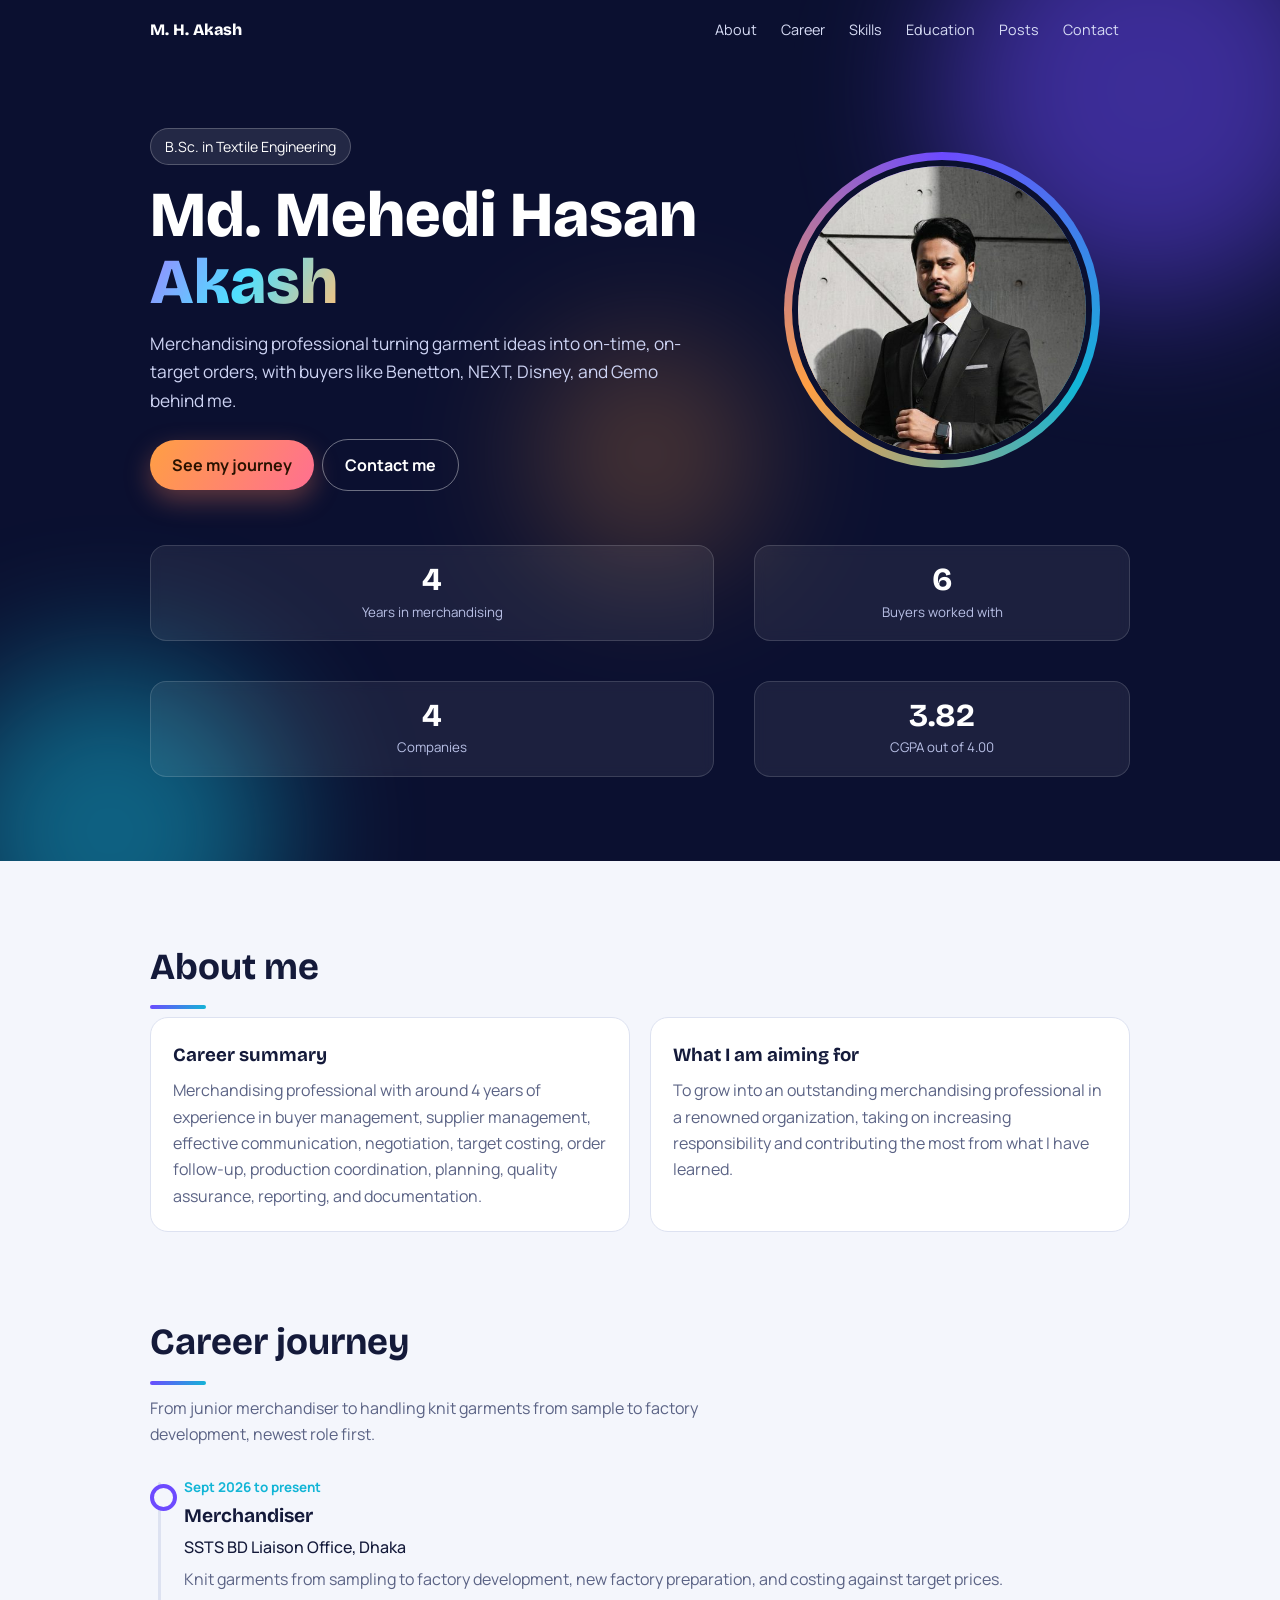
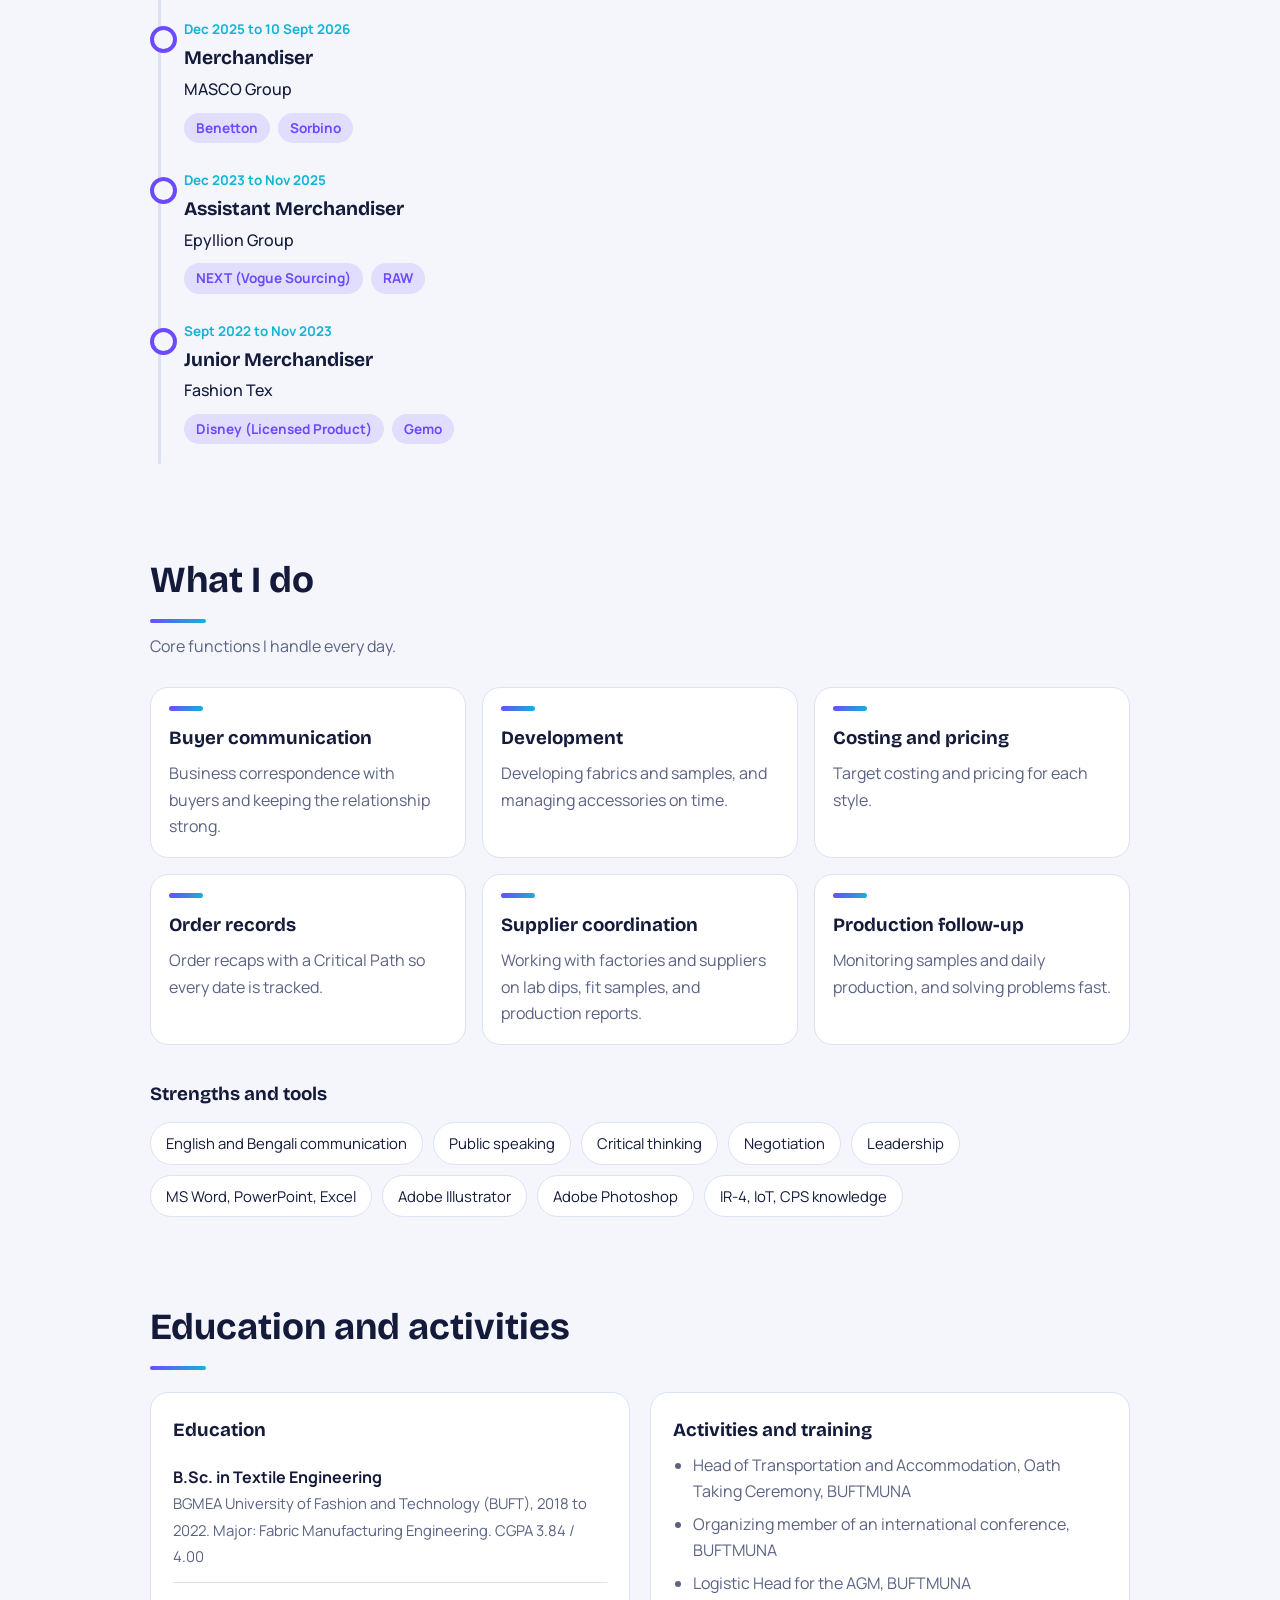
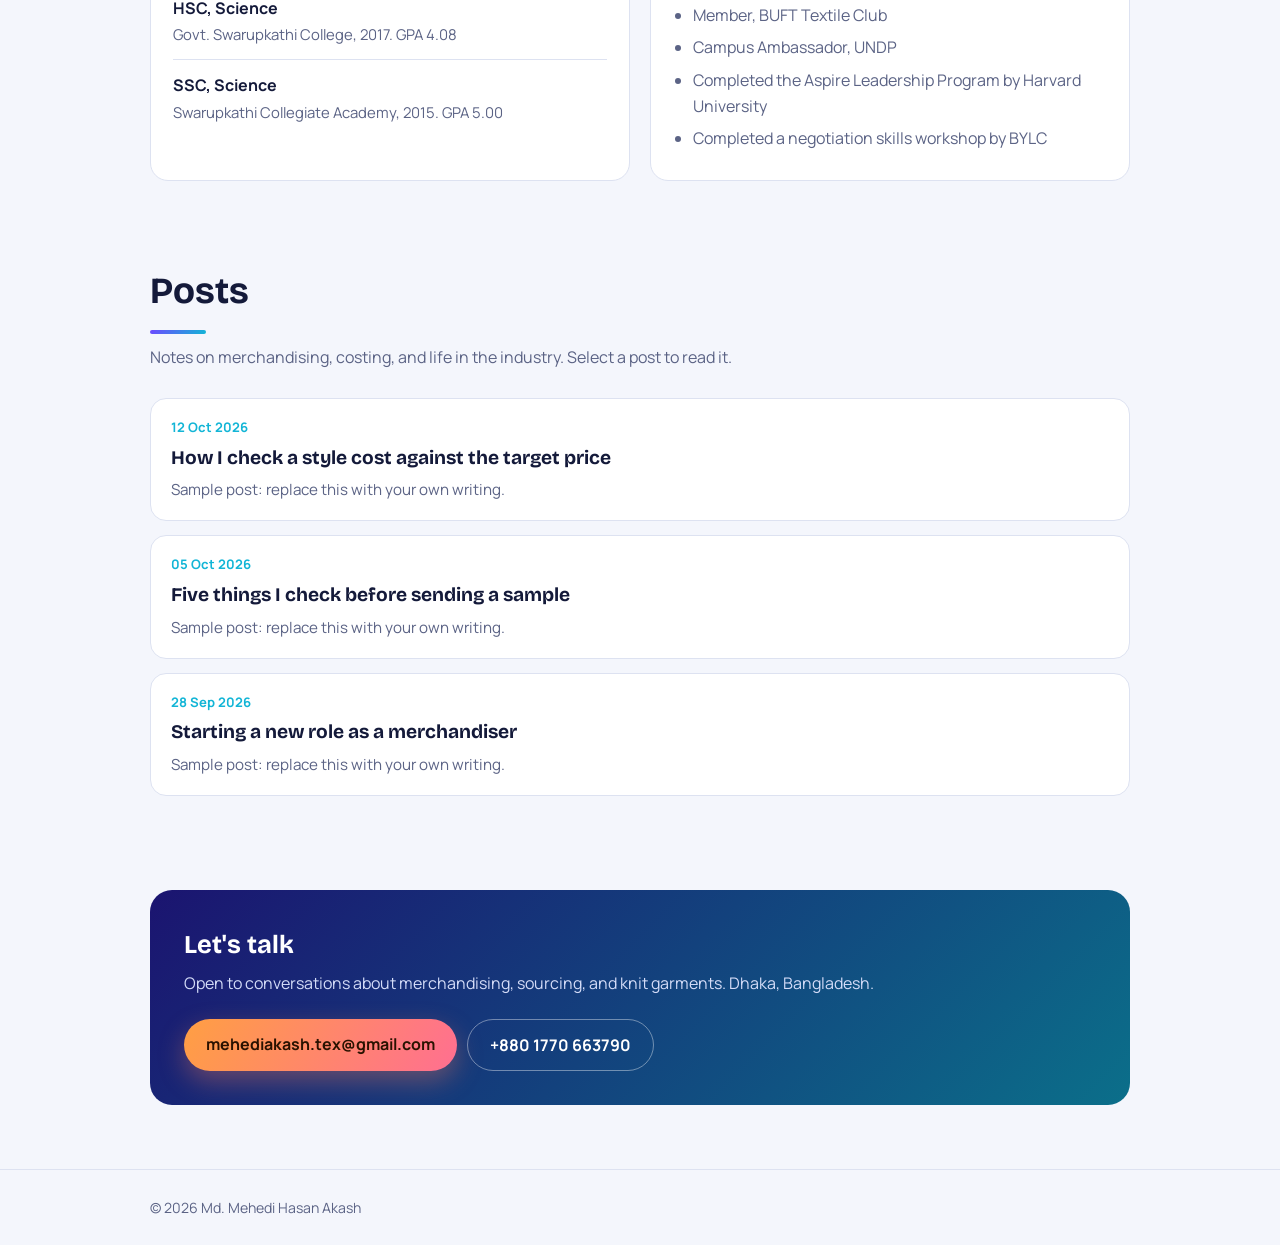
==== index.html @ 8d3db718 "Add files via upload" ====
<!DOCTYPE html>
<html lang="en">
<head>
<meta charset="utf-8">
<meta name="viewport" content="width=device-width, initial-scale=1, viewport-fit=cover">
<title>Md. Mehedi Hasan Akash | Merchandising Professional</title>
<meta name="description" content="Portfolio of Md. Mehedi Hasan Akash, B.Sc. in Textile Engineering and garment merchandiser based in Dhaka, Bangladesh.">
<link rel="preconnect" href="https://fonts.googleapis.com">
<link rel="preconnect" href="https://fonts.gstatic.com" crossorigin>
<link href="https://fonts.googleapis.com/css2?family=Bricolage+Grotesque:wght@500;700;800&family=Manrope:wght@400;500;700&display=swap" rel="stylesheet">
<style>
:root{--bg:#f4f6fc;--card:#fff;--ink:#141a3a;--muted:#5b6385;--line:#dde2f1;--v:#6d4aff;--c:#12b5d6;--a:#ff9f43;--g:linear-gradient(120deg,#6d4aff,#12b5d6);
--head:"Bricolage Grotesque","Segoe UI",system-ui,sans-serif;--body:"Manrope","Segoe UI",system-ui,sans-serif}
@media (prefers-color-scheme:dark){:root{--bg:#0d1128;--card:#151b3b;--ink:#eaedfa;--muted:#a3abcf;--line:#283058;--v:#8d74ff;--c:#37d0ee}}
*{box-sizing:border-box}html{scroll-behavior:smooth}
body{margin:0;background:var(--bg);color:var(--ink);font-family:var(--body);line-height:1.65;padding-bottom:env(safe-area-inset-bottom,0px)}
a{color:inherit}:focus-visible{outline:3px solid var(--a);outline-offset:3px;border-radius:6px}
.wrap{max-width:1020px;margin:0 auto;padding:0 20px}
#bar{position:fixed;top:0;left:0;height:3px;width:0;background:var(--g);z-index:20}

header{position:fixed;top:0;left:0;right:0;z-index:10;padding-top:env(safe-area-inset-top,0px);transition:background .3s,box-shadow .3s}
header.s{background:color-mix(in srgb,var(--bg) 88%,transparent);backdrop-filter:blur(10px);box-shadow:0 1px 0 var(--line)}
header .wrap{display:flex;justify-content:space-between;align-items:center;padding-top:12px;padding-bottom:12px}
.logo{font-family:var(--head);font-weight:800;text-decoration:none;color:#fff;transition:color .3s}
header.s .logo{color:var(--ink)}
nav{display:flex;gap:2px;flex-wrap:wrap}
nav a{text-decoration:none;padding:6px 11px;border-radius:99px;font-size:.9rem;color:#d7dcf5;transition:background .25s,color .25s}
header.s nav a{color:var(--muted)}
nav a:hover,nav a.on{background:var(--g);color:#fff}

.hero{position:relative;overflow:hidden;background:#0b1030;color:#fff;padding:128px 0 84px}
.blob{position:absolute;border-radius:50%;filter:blur(70px);opacity:.5;animation:drift 14s ease-in-out infinite alternate}
.b1{width:420px;height:420px;background:#6d4aff;top:-120px;right:-80px}
.b2{width:340px;height:340px;background:#12b5d6;bottom:-140px;left:-60px;animation-delay:-5s}
.b3{width:220px;height:220px;background:#ff9f43;top:40%;left:42%;opacity:.28;animation-delay:-9s}
@keyframes drift{to{transform:translate(40px,30px) scale(1.15)}}
.hero .wrap{position:relative;display:grid;grid-template-columns:1.2fr .8fr;gap:40px;align-items:center}
.tag{display:inline-block;padding:6px 14px;border-radius:99px;background:rgba(255,255,255,.1);border:1px solid rgba(255,255,255,.22);font-size:.88rem}
h1{font-family:var(--head);font-weight:800;font-size:clamp(2.3rem,6vw,4rem);line-height:1.05;margin:16px 0 14px}
h1 span{background:linear-gradient(120deg,#9b86ff,#4fe0ff,#ffc078);-webkit-background-clip:text;background-clip:text;color:transparent}
.hero p.in{color:#cdd3f3;max-width:50ch;font-size:1.08rem;margin:0 0 24px}
.btn{display:inline-block;padding:12px 22px;border-radius:99px;text-decoration:none;font-weight:700;transition:transform .25s,box-shadow .25s}
.btn:hover{transform:translateY(-3px)}
.b-main{background:linear-gradient(120deg,#ff9f43,#ff6f91);color:#2a1200;box-shadow:0 10px 26px rgba(255,130,90,.35)}
.b-alt{border:1.5px solid rgba(255,255,255,.4);color:#fff;margin-left:8px}
.b-alt:hover{background:rgba(255,255,255,.1)}
.photo{position:relative;width:min(300px,76vw);aspect-ratio:1;margin:0 auto}
.photo::before{content:"";position:absolute;inset:-8px;border-radius:50%;background:conic-gradient(#6d4aff,#12b5d6,#ff9f43,#6d4aff);animation:spin 9s linear infinite}
.photo img{position:relative;width:100%;height:100%;object-fit:cover;border-radius:50%;border:6px solid #0b1030;display:block}
@keyframes spin{to{transform:rotate(1turn)}}
.stats{position:relative;display:grid;grid-template-columns:repeat(4,1fr);gap:14px;margin-top:54px}
.stat{background:rgba(255,255,255,.07);border:1px solid rgba(255,255,255,.14);border-radius:16px;padding:16px;text-align:center;backdrop-filter:blur(6px)}
.stat b{display:block;font-family:var(--head);font-size:2rem;line-height:1.1}
.stat small{color:#b9c0e6}
.in-a{opacity:0;transform:translateY(22px);animation:up .8s cubic-bezier(.2,.7,.2,1) forwards}
@keyframes up{to{opacity:1;transform:none}}

section{padding:76px 0 4px}
h2{font-family:var(--head);font-size:clamp(1.7rem,3.5vw,2.3rem);margin:0 0 8px}
h2::after{content:"";display:block;width:56px;height:4px;border-radius:4px;background:var(--g);margin-top:8px}
.lead{color:var(--muted);margin:10px 0 28px;max-width:62ch}
.rv{opacity:0;transform:translateY(28px);transition:opacity .7s,transform .7s cubic-bezier(.2,.7,.2,1)}
.rv.in{opacity:1;transform:none}
.two{display:grid;grid-template-columns:1fr 1fr;gap:20px}
.card{background:var(--card);border:1px solid var(--line);border-radius:18px;padding:22px;transition:transform .3s,box-shadow .3s,border-color .3s}
.card:hover{transform:translateY(-5px);box-shadow:0 16px 34px rgba(80,70,200,.16);border-color:var(--v)}
.card h3{font-family:var(--head);margin:0 0 6px}.card p{margin:0;color:var(--muted)}

.tl{position:relative;list-style:none;margin:0;padding:0 0 0 34px}
.tl::before,.tl .fill{content:"";position:absolute;left:8px;top:6px;bottom:6px;width:3px;border-radius:3px;background:var(--line)}
.tl .fill{background:var(--g);bottom:auto;height:0;transition:height .15s}
.tl li{position:relative;padding-bottom:26px}
.tl li::before{content:"";position:absolute;left:-34px;top:8px;width:19px;height:19px;border-radius:50%;background:var(--bg);border:4px solid var(--v);transition:transform .3s,background .3s}
.tl li:hover::before{transform:scale(1.25);background:var(--a)}
.when{font-size:.84rem;color:var(--c);font-weight:700}
.tl h3{font-family:var(--head);margin:2px 0;font-size:1.2rem}
.org{font-weight:500}
.chips{display:flex;flex-wrap:wrap;gap:8px;margin-top:10px}
.chip{padding:4px 12px;border-radius:99px;background:color-mix(in srgb,var(--v) 14%,transparent);color:var(--v);font-size:.85rem;font-weight:700}
.core{display:grid;grid-template-columns:repeat(auto-fit,minmax(250px,1fr));gap:16px}
.core .card{padding:18px}.core .card::before{content:"";display:block;width:34px;height:5px;border-radius:5px;background:var(--g);margin-bottom:12px}
.pills{display:flex;flex-wrap:wrap;gap:10px;padding:0;margin:0;list-style:none}
.pills li{background:var(--card);border:1px solid var(--line);padding:8px 15px;border-radius:99px;font-size:.93rem;transition:.25s}
.pills li:hover{background:var(--g);color:#fff;border-color:transparent;transform:translateY(-3px)}
.edu{margin:0;padding:0;list-style:none}.edu li{padding:12px 0;border-bottom:1px solid var(--line)}.edu li:last-child{border:0}
.edu b{display:block}.edu span{color:var(--muted);font-size:.93rem}
ul.pl{margin:0;padding-left:20px;color:var(--muted)}ul.pl li{margin-bottom:6px}

.post{background:var(--card);border:1px solid var(--line);border-radius:16px;margin-bottom:14px;transition:box-shadow .3s,border-color .3s}
.post:hover,.post.open{border-color:var(--v);box-shadow:0 12px 28px rgba(80,70,200,.14)}
.post button{all:unset;display:block;width:100%;box-sizing:border-box;cursor:pointer;padding:18px 20px}
.post button:focus-visible{outline:3px solid var(--a);outline-offset:-3px}
.meta{font-size:.82rem;color:var(--c);font-weight:700}
.post h3{font-family:var(--head);margin:3px 0 4px;font-size:1.2rem}
.sum{color:var(--muted);font-size:.95rem}
.pb{display:grid;grid-template-rows:0fr;transition:grid-template-rows .45s ease}
.post.open .pb{grid-template-rows:1fr}
.pb>div{overflow:hidden;padding:0 20px}.post.open .pb>div{padding-bottom:16px}
.pb p{margin:0 0 12px;max-width:66ch}
.contact{background:linear-gradient(135deg,#1b1470,#0b6f8a);color:#fff;border-radius:22px;padding:34px;display:flex;flex-wrap:wrap;gap:22px;justify-content:space-between;align-items:center}
.contact h3{font-family:var(--head);font-size:1.6rem;margin:0 0 4px}.contact p{margin:0;color:#d4dcf8}
footer{margin-top:60px;padding:26px 0;border-top:1px solid var(--line);color:var(--muted);font-size:.88rem}
@media (max-width:780px){.hero .wrap,.two{grid-template-columns:1fr}.photo{order:-1;width:min(230px,60vw)}.stats{grid-template-columns:1fr 1fr}.b-alt{margin:10px 0 0}nav a{padding:6px 7px;font-size:.82rem}}
@media (prefers-reduced-motion:reduce){*{animation:none!important;transition:none!important}html{scroll-behavior:auto}.in-a,.rv{opacity:1;transform:none}}
</style>
</head>
<body>
<div id="bar"></div>
<header id="hd"><div class="wrap"><a class="logo" href="#top">M. H. Akash</a>
<nav aria-label="Main"><a href="#about">About</a><a href="#career">Career</a><a href="#skills">Skills</a><a href="#education">Education</a><a href="#posts">Posts</a><a href="#contact">Contact</a></nav></div></header>

<main id="top">
<div class="hero"><i class="blob b1"></i><i class="blob b2"></i><i class="blob b3"></i>
<div class="wrap">
<div>
<span class="tag in-a" style="animation-delay:.05s">B.Sc. in Textile Engineering</span>
<h1 class="in-a" style="animation-delay:.2s">Md. Mehedi Hasan <span>Akash</span></h1>
<p class="in in-a" style="animation-delay:.35s">Merchandising professional turning garment ideas into on-time, on-target orders, with buyers like Benetton, NEXT, Disney, and Gemo behind me.</p>
<div class="in-a" style="animation-delay:.5s"><a class="btn b-main" href="#career">See my journey</a><a class="btn b-alt" href="#contact">Contact me</a></div>
</div>
<div class="photo in-a" style="animation-delay:.3s"><img alt="Portrait of Md. Mehedi Hasan Akash" src="[data-uri]"></div>
</div>
<div class="wrap stats">
<div class="stat in-a" style="animation-delay:.6s"><b data-n="4" data-s="+">0</b><small>Years in merchandising</small></div>
<div class="stat in-a" style="animation-delay:.7s"><b data-n="6">0</b><small>Buyers worked with</small></div>
<div class="stat in-a" style="animation-delay:.8s"><b data-n="4">0</b><small>Companies</small></div>
<div class="stat in-a" style="animation-delay:.9s"><b data-n="3.84" data-d="2">0</b><small>CGPA out of 4.00</small></div>
</div></div>

<div class="wrap">
<section id="about"><h2 class="rv">About me</h2>
<div class="two">
<div class="card rv"><h3>Career summary</h3><p>Merchandising professional with around 4 years of experience in buyer management, supplier management, effective communication, negotiation, target costing, order follow-up, production coordination, planning, quality assurance, reporting, and documentation.</p></div>
<div class="card rv"><h3>What I am aiming for</h3><p>To grow into an outstanding merchandising professional in a renowned organization, taking on increasing responsibility and contributing the most from what I have learned.</p></div>
</div></section>

<section id="career"><h2 class="rv">Career journey</h2><p class="lead rv">From junior merchandiser to handling knit garments from sample to factory development, newest role first.</p>
<ol class="tl" id="tl"><span class="fill" id="fill"></span>
<li class="rv"><div class="when">Sept 2026 to present</div><h3>Merchandiser</h3><div class="org">SSTS BD Liaison Office, Dhaka</div><p style="color:var(--muted);margin:6px 0 0">Knit garments from sampling to factory development, new factory preparation, and costing against target prices.</p></li>
<li class="rv"><div class="when">Dec 2025 to 10 Sept 2026</div><h3>Merchandiser</h3><div class="org">MASCO Group</div><div class="chips"><span class="chip">Benetton</span><span class="chip">Sorbino</span></div></li>
<li class="rv"><div class="when">Dec 2023 to Nov 2025</div><h3>Assistant Merchandiser</h3><div class="org">Epyllion Group</div><div class="chips"><span class="chip">NEXT (Vogue Sourcing)</span><span class="chip">RAW</span></div></li>
<li class="rv"><div class="when">Sept 2022 to Nov 2023</div><h3>Junior Merchandiser</h3><div class="org">Fashion Tex</div><div class="chips"><span class="chip">Disney (Licensed Product)</span><span class="chip">Gemo</span></div></li>
</ol></section>

<section id="skills"><h2 class="rv">What I do</h2><p class="lead rv">Core functions I handle every day.</p>
<div class="core">
<div class="card rv"><h3>Buyer communication</h3><p>Business correspondence with buyers and keeping the relationship strong.</p></div>
<div class="card rv"><h3>Development</h3><p>Developing fabrics and samples, and managing accessories on time.</p></div>
<div class="card rv"><h3>Costing and pricing</h3><p>Target costing and pricing for each style.</p></div>
<div class="card rv"><h3>Order records</h3><p>Order recaps with a Critical Path so every date is tracked.</p></div>
<div class="card rv"><h3>Supplier coordination</h3><p>Working with factories and suppliers on lab dips, fit samples, and production reports.</p></div>
<div class="card rv"><h3>Production follow-up</h3><p>Monitoring samples and daily production, and solving problems fast.</p></div>
</div>
<h3 class="rv" style="font-family:var(--head);margin:34px 0 12px">Strengths and tools</h3>
<ul class="pills rv"><li>English and Bengali communication</li><li>Public speaking</li><li>Critical thinking</li><li>Negotiation</li><li>Leadership</li><li>MS Word, PowerPoint, Excel</li><li>Adobe Illustrator</li><li>Adobe Photoshop</li><li>IR-4, IoT, CPS knowledge</li></ul>
</section>

<section id="education"><h2 class="rv">Education and activities</h2>
<div class="two" style="margin-top:22px">
<div class="card rv"><h3>Education</h3><ul class="edu">
<li><b>B.Sc. in Textile Engineering</b><span>BGMEA University of Fashion and Technology (BUFT), 2018 to 2022. Major: Fabric Manufacturing Engineering. CGPA 3.84 / 4.00</span></li>
<li><b>HSC, Science</b><span>Govt. Swarupkathi College, 2017. GPA 4.08</span></li>
<li><b>SSC, Science</b><span>Swarupkathi Collegiate Academy, 2015. GPA 5.00</span></li></ul></div>
<div class="card rv"><h3>Activities and training</h3><ul class="pl">
<li>Head of Transportation and Accommodation, Oath Taking Ceremony, BUFTMUNA</li>
<li>Organizing member of an international conference, BUFTMUNA</li>
<li>Logistic Head for the AGM, BUFTMUNA</li>
<li>Member, BUFT Textile Club</li>
<li>Campus Ambassador, UNDP</li>
<li>Completed the Aspire Leadership Program by Harvard University</li>
<li>Completed a negotiation skills workshop by BYLC</li></ul></div>
</div></section>

<section id="posts"><h2 class="rv">Posts</h2><p class="lead rv">Notes on merchandising, costing, and life in the industry. Select a post to read it.</p><div id="postList"></div></section>

<section id="contact"><div class="contact rv"><div><h3>Let's talk</h3><p>Open to conversations about merchandising, sourcing, and knit garments. Dhaka, Bangladesh.</p></div>
<div style="display:flex;flex-wrap:wrap;gap:10px"><a class="btn b-main" href="mailto:mehediakash.tex@gmail.com">mehediakash.tex@gmail.com</a><a class="btn b-alt" style="margin-left:0" href="tel:+8801770663790">+880 1770 663790</a></div></div></section>
</div></main>
<footer><div class="wrap">&copy; <span id="yr"></span> Md. Mehedi Hasan Akash</div></footer>

<script>
/* HOW TO ADD A POST: copy one block, paste it at the TOP of the list, change the
   date, title, summary and text (each string in "text" is one paragraph). Save and re-upload. */
var POSTS=[
{date:"12 Oct 2026",title:"How I check a style cost against the target price",summary:"Sample post: replace this with your own writing.",text:["This is a sample post so you can see how posts look. Delete it or rewrite it.","A good post can be short. Pick one thing you learned this week, explain it simply, and end with one tip a reader can use."]},
{date:"05 Oct 2026",title:"Five things I check before sending a sample",summary:"Sample post: replace this with your own writing.",text:["Another sample post. Write about checks, mistakes you have seen, or habits that save time.","Keep paragraphs short so they are easy to read on a phone."]},
{date:"28 Sep 2026",title:"Starting a new role as a merchandiser",summary:"Sample post: replace this with your own writing.",text:["You could write about joining SSTS BD Liaison Office, what you are learning, and what you hope to achieve.","Personal posts like this help people get to know you."]}
];
var L=document.getElementById("postList");
if(!POSTS.length)L.innerHTML='<p class="lead">No posts yet. Check back soon.</p>';
POSTS.forEach(function(p,i){var a=document.createElement("article");a.className="post rv";var id="p"+i;
a.innerHTML='<button type="button" aria-expanded="false" aria-controls="'+id+'"><div class="meta">'+p.date+'</div><h3>'+p.title+'</h3><div class="sum">'+p.summary+'</div></button><div class="pb" id="'+id+'"><div>'+p.text.map(function(t){return"<p>"+t+"</p>"}).join("")+'</div></div>';
var b=a.querySelector("button");b.addEventListener("click",function(){var o=a.classList.toggle("open");b.setAttribute("aria-expanded",o)});L.appendChild(a)});
document.getElementById("yr").textContent=new Date().getFullYear();

/* scroll reveal */
var io=new IntersectionObserver(function(es){es.forEach(function(e){if(e.isIntersecting){e.target.classList.add("in");io.unobserve(e.target)}})},{threshold:.12});
document.querySelectorAll(".rv").forEach(function(el,i){el.style.transitionDelay=(i%3)*90+"ms";io.observe(el)});

/* counters */
document.querySelectorAll("[data-n]").forEach(function(el){var n=parseFloat(el.dataset.n),d=+el.dataset.d||0,s=el.dataset.s||"",t0=null;
function f(t){t0=t0||t;var k=Math.min((t-t0)/1500,1),e=1-Math.pow(1-k,3);el.textContent=(n*e).toFixed(d)+(k===1?s:"");if(k<1)requestAnimationFrame(f)}
setTimeout(function(){requestAnimationFrame(f)},700)});

/* header, progress bar, timeline fill, active link */
var hd=document.getElementById("hd"),bar=document.getElementById("bar"),tl=document.getElementById("tl"),fill=document.getElementById("fill");
var links=[].slice.call(document.querySelectorAll("nav a"));
function onS(){var y=window.scrollY,h=document.documentElement.scrollHeight-innerHeight;
hd.classList.toggle("s",y>40);bar.style.width=(h>0?y/h*100:0)+"%";
var r=tl.getBoundingClientRect();fill.style.height=Math.max(0,Math.min(r.height,innerHeight*.7-r.top))+"px";
var cur="";document.querySelectorAll("main section").forEach(function(s){if(s.getBoundingClientRect().top<innerHeight*.4)cur=s.id});
links.forEach(function(a){a.classList.toggle("on",a.getAttribute("href")==="#"+cur)})}
addEventListener("scroll",onS,{passive:true});onS();
</script>
</body>
</html>
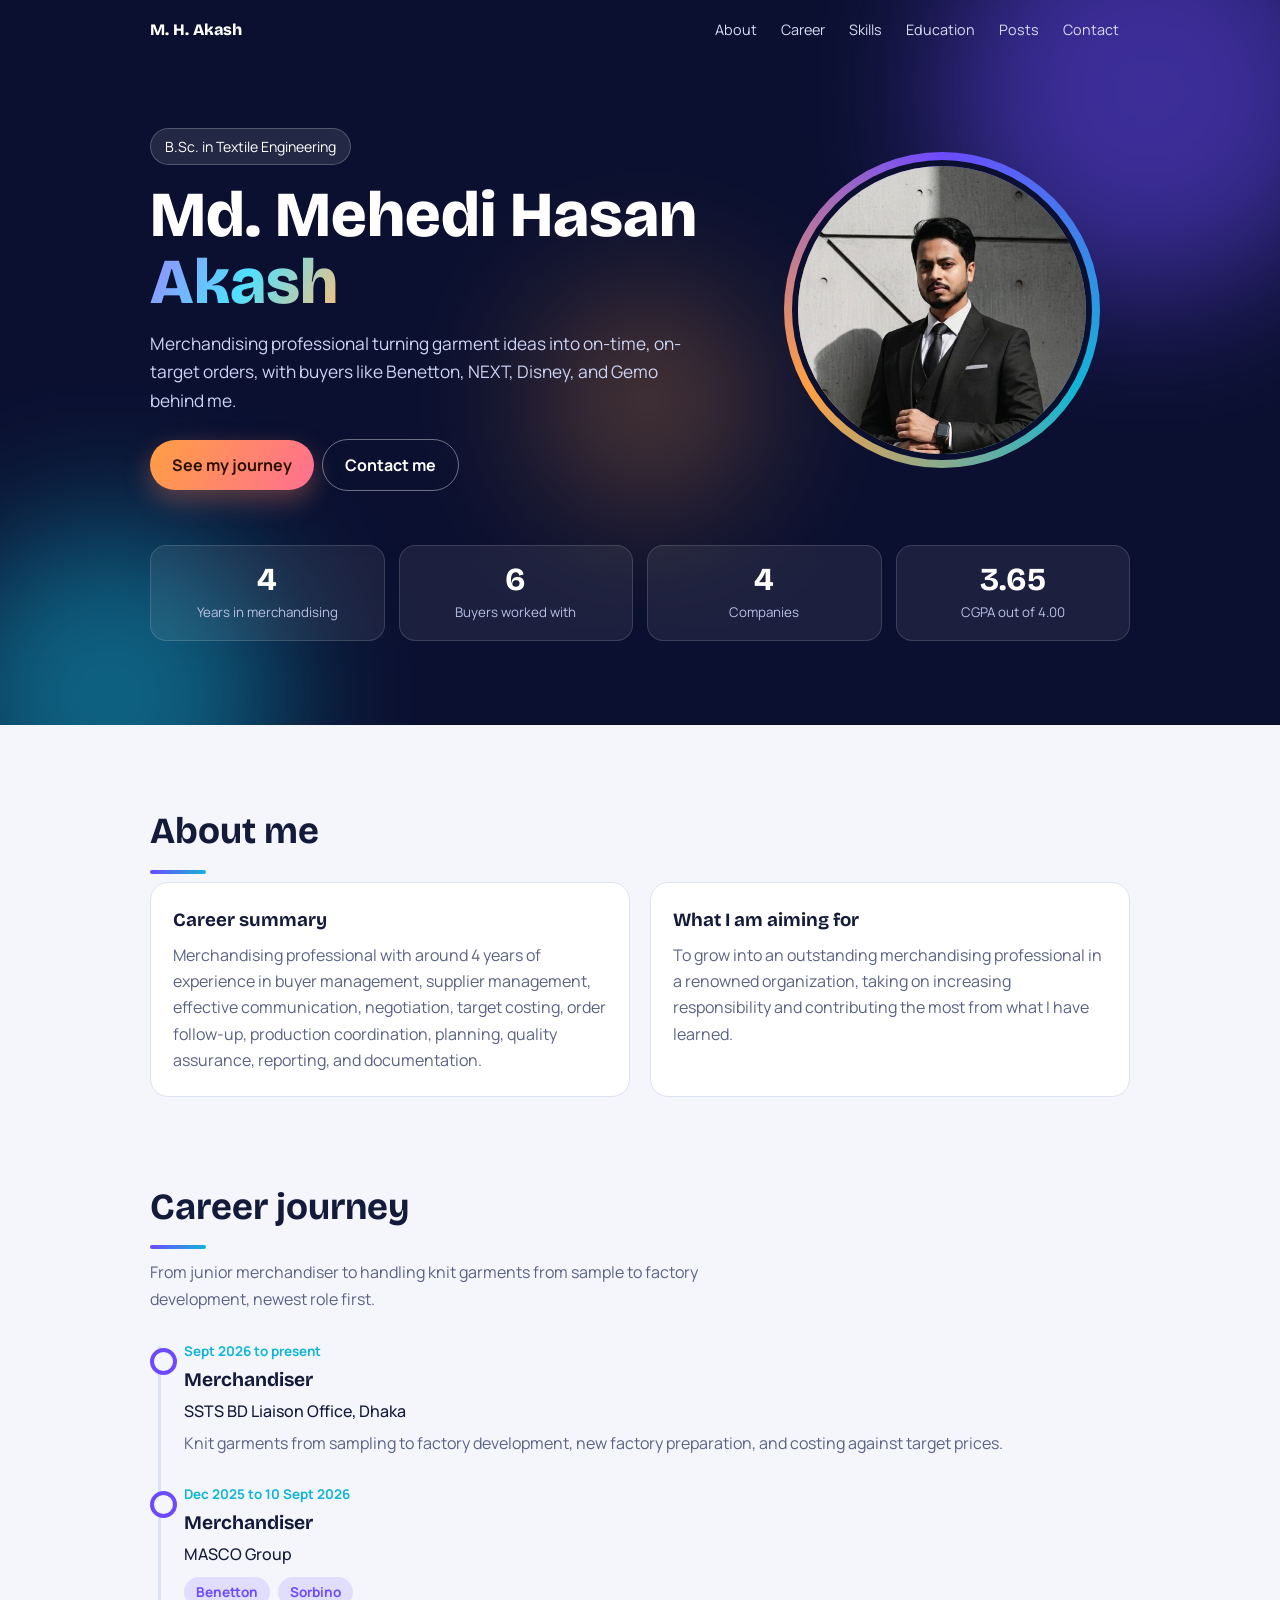
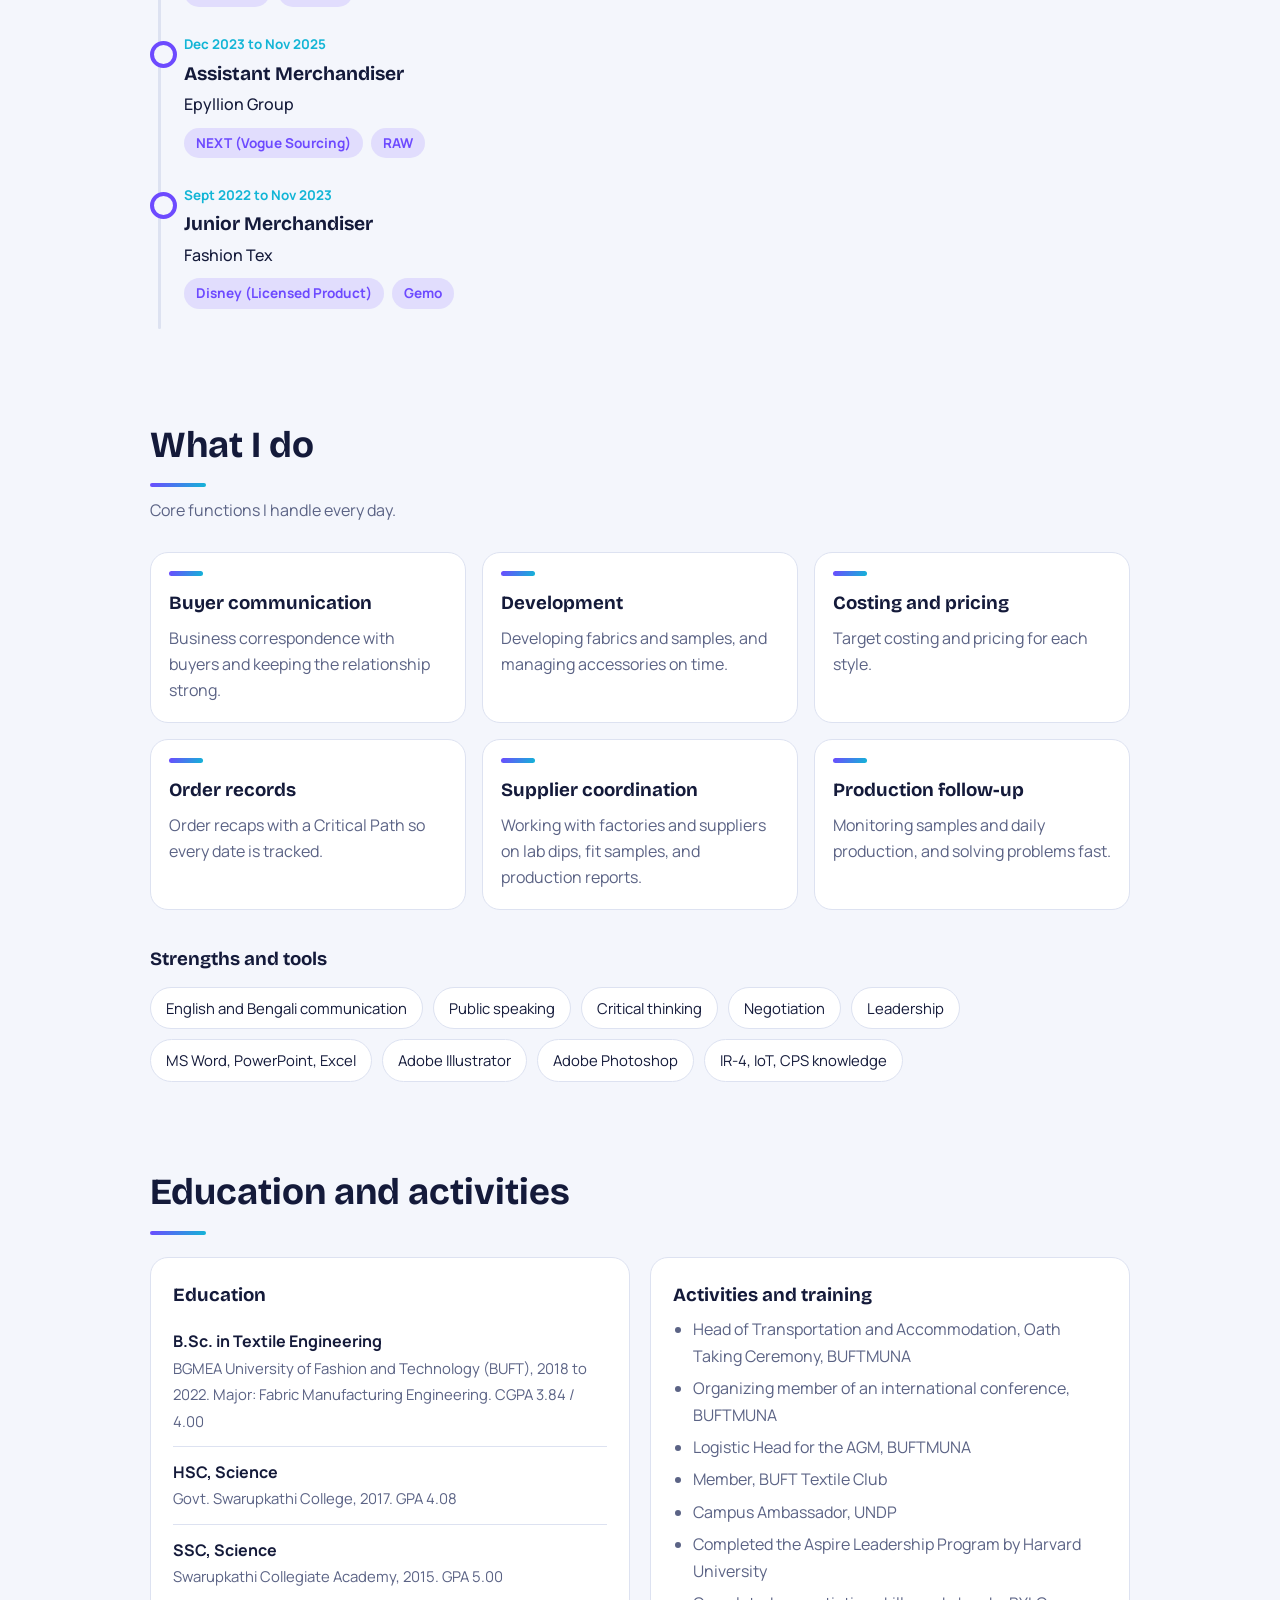
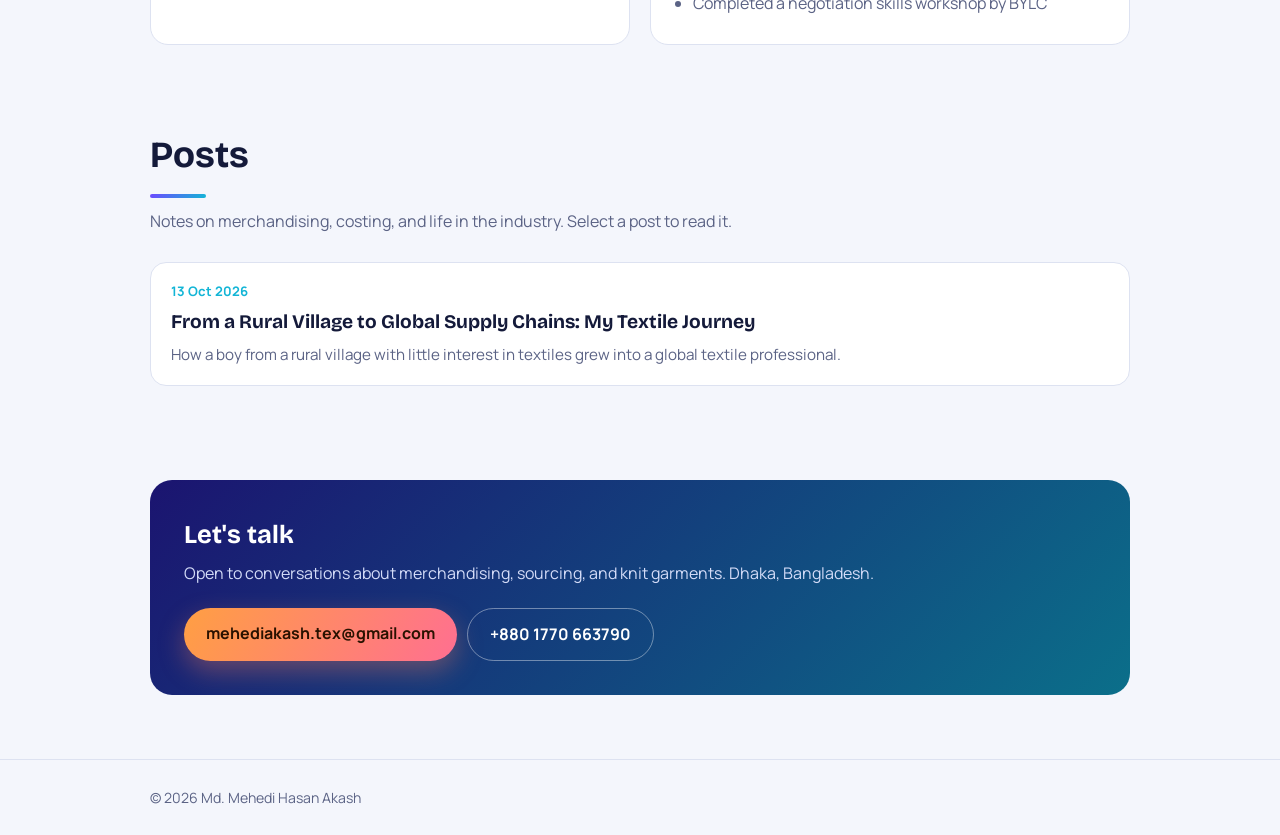
==== commit 49ea74a1: "Add files via upload" ====
--- a/index.html
+++ b/index.html
@@ -48,7 +48,7 @@
 .photo::before{content:"";position:absolute;inset:-8px;border-radius:50%;background:conic-gradient(#6d4aff,#12b5d6,#ff9f43,#6d4aff);animation:spin 9s linear infinite}
 .photo img{position:relative;width:100%;height:100%;object-fit:cover;border-radius:50%;border:6px solid #0b1030;display:block}
 @keyframes spin{to{transform:rotate(1turn)}}
-.stats{position:relative;display:grid;grid-template-columns:repeat(4,1fr);gap:14px;margin-top:54px}
+.hero .wrap.stats{position:relative;display:grid;grid-template-columns:repeat(4,1fr);gap:14px;margin-top:54px}
 .stat{background:rgba(255,255,255,.07);border:1px solid rgba(255,255,255,.14);border-radius:16px;padding:16px;text-align:center;backdrop-filter:blur(6px)}
 .stat b{display:block;font-family:var(--head);font-size:2rem;line-height:1.1}
 .stat small{color:#b9c0e6}
@@ -100,7 +100,7 @@
 .contact{background:linear-gradient(135deg,#1b1470,#0b6f8a);color:#fff;border-radius:22px;padding:34px;display:flex;flex-wrap:wrap;gap:22px;justify-content:space-between;align-items:center}
 .contact h3{font-family:var(--head);font-size:1.6rem;margin:0 0 4px}.contact p{margin:0;color:#d4dcf8}
 footer{margin-top:60px;padding:26px 0;border-top:1px solid var(--line);color:var(--muted);font-size:.88rem}
-@media (max-width:780px){.hero .wrap,.two{grid-template-columns:1fr}.photo{order:-1;width:min(230px,60vw)}.stats{grid-template-columns:1fr 1fr}.b-alt{margin:10px 0 0}nav a{padding:6px 7px;font-size:.82rem}}
+@media (max-width:780px){.hero .wrap,.two{grid-template-columns:1fr}.photo{order:-1;width:min(230px,60vw)}.hero .wrap.stats{grid-template-columns:1fr 1fr}.b-alt{margin:10px 0 0}nav a{padding:6px 7px;font-size:.82rem}}
 @media (prefers-reduced-motion:reduce){*{animation:none!important;transition:none!important}html{scroll-behavior:auto}.in-a,.rv{opacity:1;transform:none}}
 </style>
 </head>
@@ -182,9 +182,7 @@
 /* HOW TO ADD A POST: copy one block, paste it at the TOP of the list, change the
    date, title, summary and text (each string in "text" is one paragraph). Save and re-upload. */
 var POSTS=[
-{date:"12 Oct 2026",title:"How I check a style cost against the target price",summary:"Sample post: replace this with your own writing.",text:["This is a sample post so you can see how posts look. Delete it or rewrite it.","A good post can be short. Pick one thing you learned this week, explain it simply, and end with one tip a reader can use."]},
-{date:"05 Oct 2026",title:"Five things I check before sending a sample",summary:"Sample post: replace this with your own writing.",text:["Another sample post. Write about checks, mistakes you have seen, or habits that save time.","Keep paragraphs short so they are easy to read on a phone."]},
-{date:"28 Sep 2026",title:"Starting a new role as a merchandiser",summary:"Sample post: replace this with your own writing.",text:["You could write about joining SSTS BD Liaison Office, what you are learning, and what you hope to achieve.","Personal posts like this help people get to know you."]}
+{"date": "13 Oct 2026", "title": "From a Rural Village to Global Supply Chains: My Textile Journey", "summary": "How a boy from a rural village with little interest in textiles grew into a global textile professional.", "text": ["Growing up as a boy in a rural village, the intricate world of global apparel supply chains felt lightyears away. I was fortunate to have a strong, merit-based educational background, but to be completely honest, I initially had very little interest in the textile sector. It simply wasn't on my radar.", "But life has a funny way of steering you toward your true calling.", "Slowly, an unexpected curiosity began to take root. I became deeply fascinated by the sheer complexity and engineering of how garments are made. I wanted to understand the entire lifecycle—how a raw, simple fiber is spun, dyed, cut, and transformed into a finished product worn by someone halfway across the world. Driven by this keen desire to learn, and bolstered by my academic foundations—which eventually led me through my Knitwear Industry Management studies at BRAC University—I fully committed myself to this dynamic industry.", "My professional journey was forged in the fast-paced environments of some of the top-tier organizations in Bangladesh. Working with industry giants like <strong>Epyllion Group</strong> and <strong>Masco Group</strong> provided a tremendous learning curve. Those early years were a mixture of everything: immense pressure, incredible teamwork, long hours, and invaluable hands-on experience. Those factory floors taught me the granular realities of apparel manufacturing and the resilience required to thrive in it.", "Today, that journey has brought me to a proud new chapter as a Merchandiser at <strong>SSTS BD</strong>, a multinational liaison office. In this role, I get to bridge the gap between global buyers and local execution, applying every lesson I've learned from the ground up to ensure flawless product delivery.", "Looking back, the feeling is entirely mutual: I have given my dedication and hard work to the RMG sector, and in return, it has transformed a rural boy into a global textile professional. It has been a tremendous ride so far, and the passion that started as a small spark continues to drive me forward every single day."]}
 ];
 var L=document.getElementById("postList");
 if(!POSTS.length)L.innerHTML='<p class="lead">No posts yet. Check back soon.</p>';
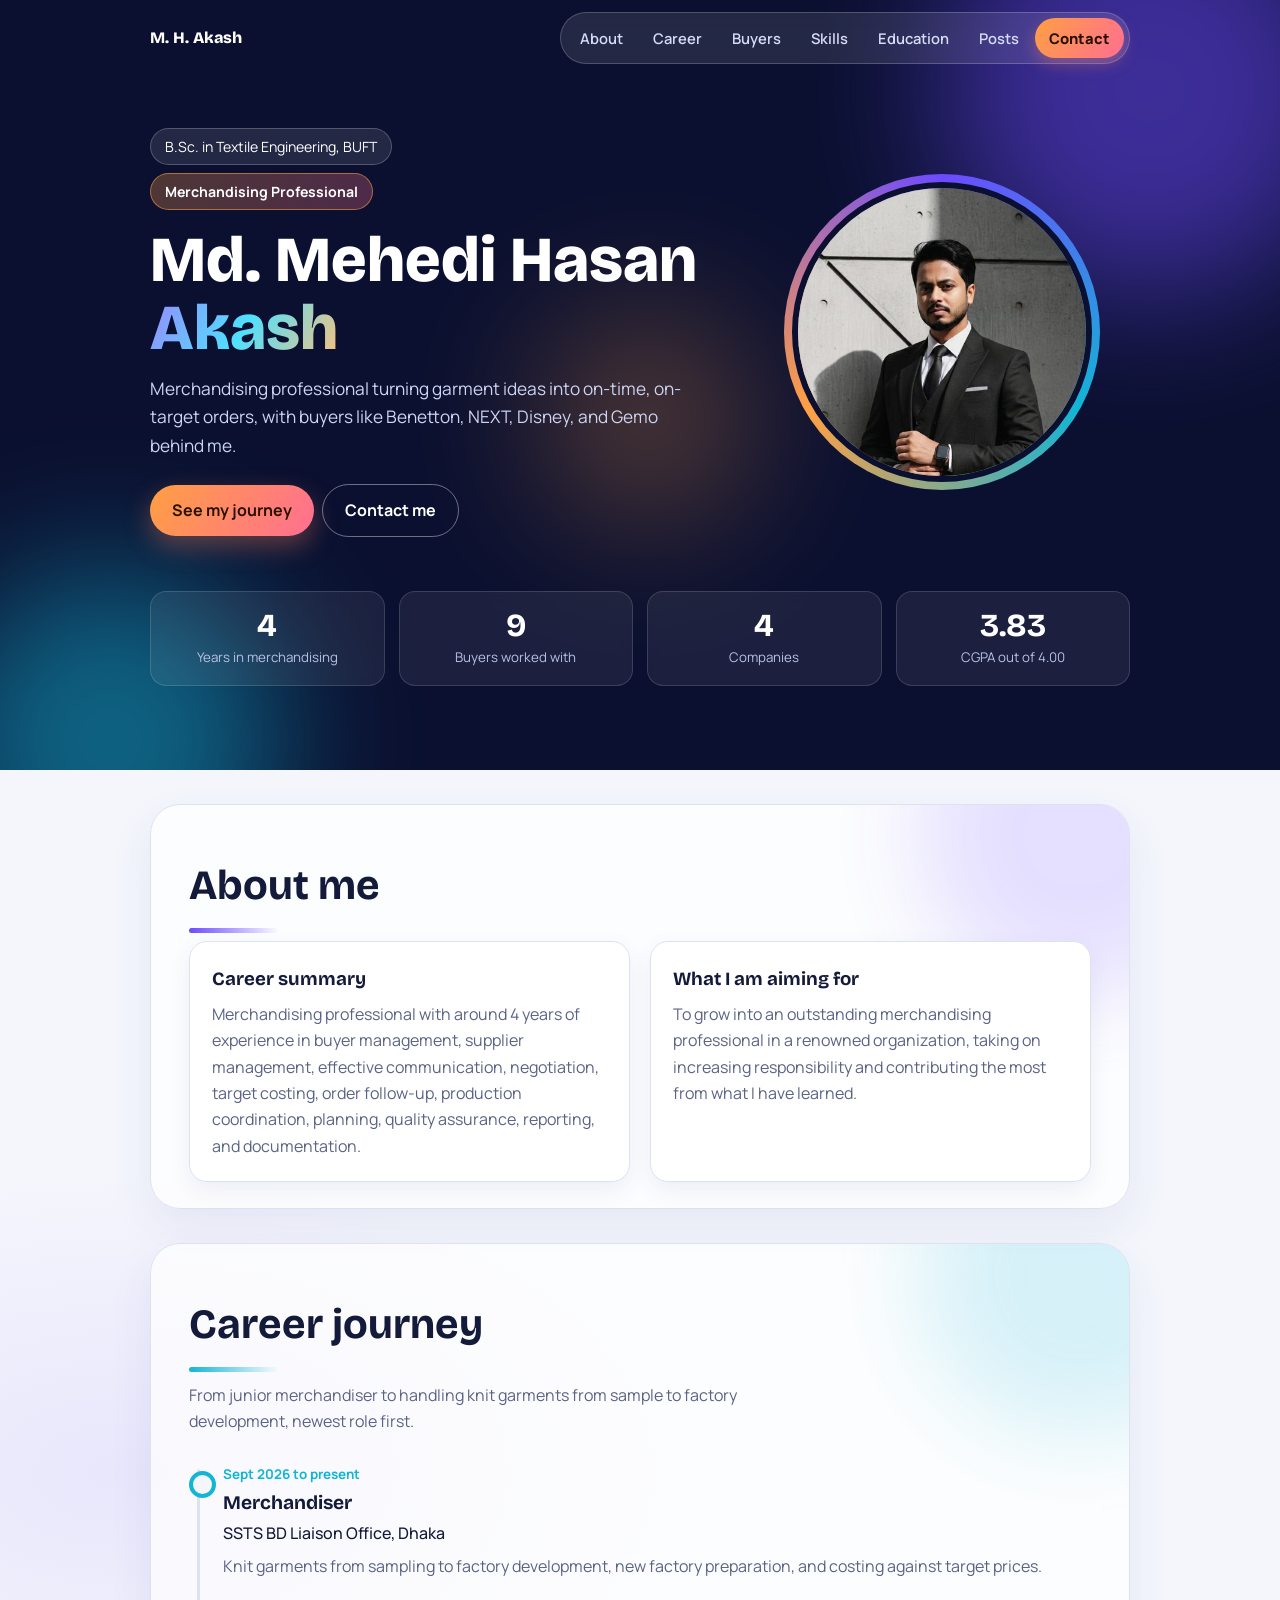
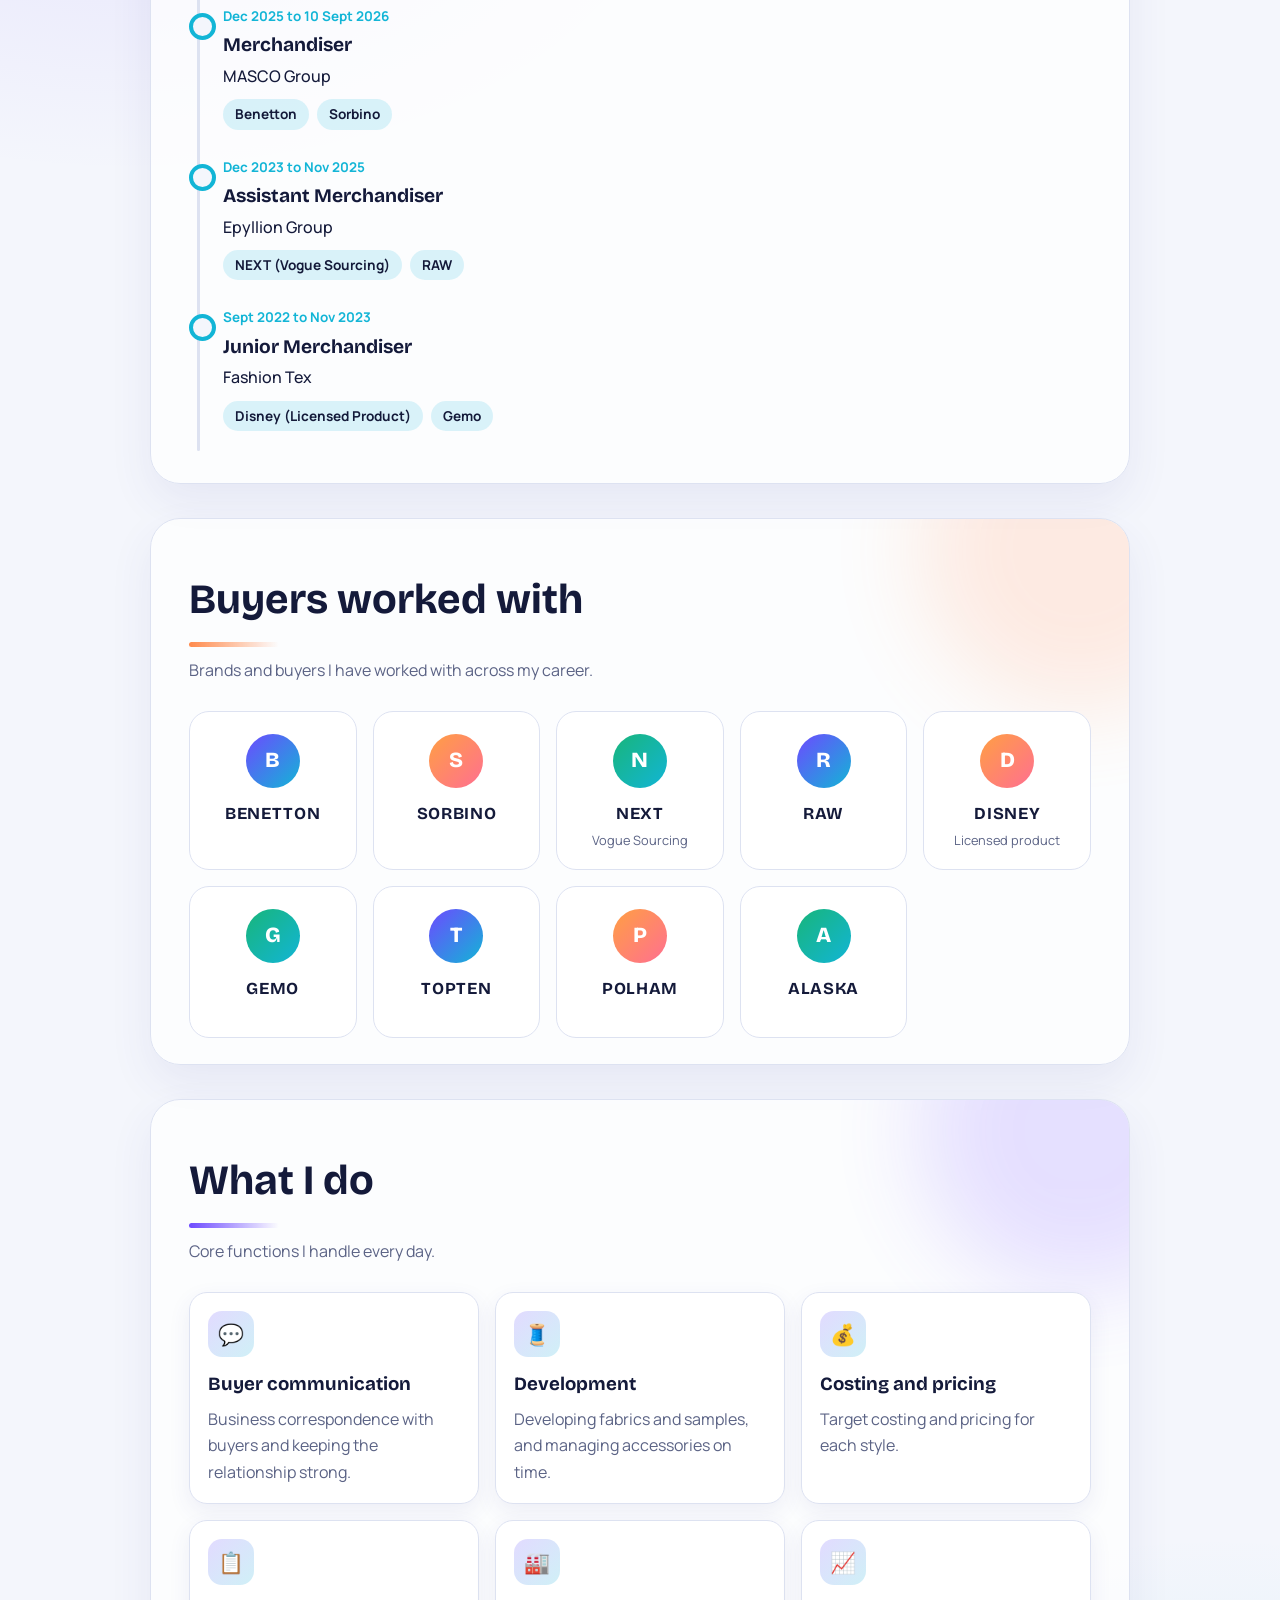
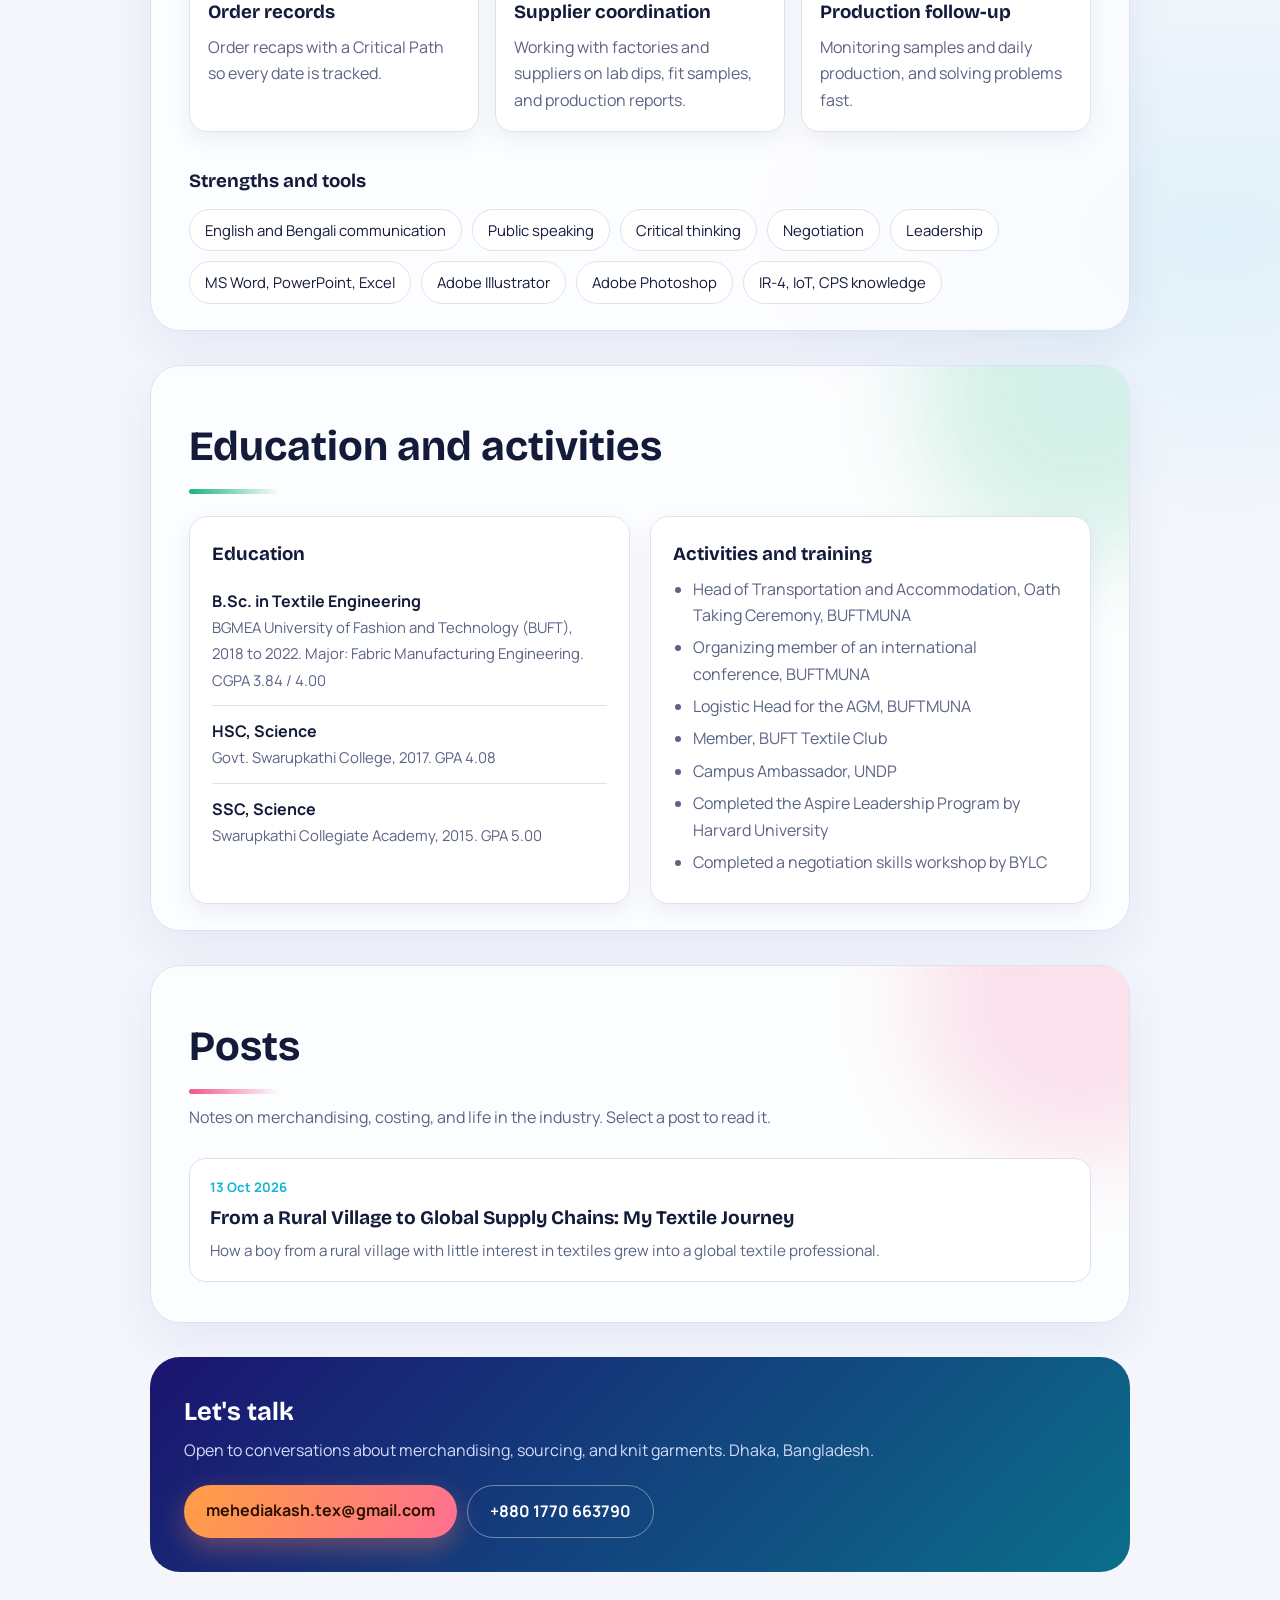
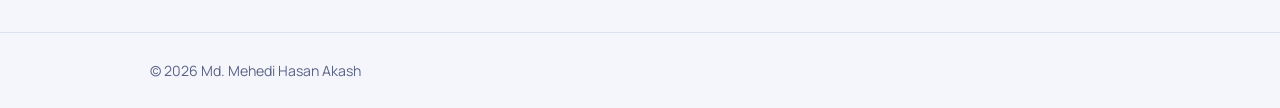
==== commit f9ba74b5: "Add files via upload" ====
--- a/index.html
+++ b/index.html
@@ -102,18 +102,71 @@
 footer{margin-top:60px;padding:26px 0;border-top:1px solid var(--line);color:var(--muted);font-size:.88rem}
 @media (max-width:780px){.hero .wrap,.two{grid-template-columns:1fr}.photo{order:-1;width:min(230px,60vw)}.hero .wrap.stats{grid-template-columns:1fr 1fr}.b-alt{margin:10px 0 0}nav a{padding:6px 7px;font-size:.82rem}}
 @media (prefers-reduced-motion:reduce){*{animation:none!important;transition:none!important}html{scroll-behavior:auto}.in-a,.rv{opacity:1;transform:none}}
+
+:root{--panel:rgba(255,255,255,.72)}
+@media (prefers-color-scheme:dark){:root{--panel:rgba(21,27,59,.62)}}
+body{background:radial-gradient(900px 500px at 10% 30%,rgba(109,74,255,.09),transparent 60%),radial-gradient(800px 500px at 95% 70%,rgba(18,181,214,.09),transparent 60%),var(--bg)}
+.tags{display:flex;flex-direction:column;align-items:flex-start;gap:8px}
+.tag2{background:linear-gradient(120deg,rgba(255,159,67,.28),rgba(255,111,145,.28));border-color:rgba(255,159,67,.55);font-weight:700}
+main section{position:relative;margin:34px 0;padding:46px 38px 26px;border-radius:30px;background:var(--panel);border:1px solid var(--line);overflow:hidden;--acc:var(--v);box-shadow:0 18px 44px rgba(70,60,150,.08)}
+main section::before{content:"";position:absolute;width:320px;height:320px;border-radius:50%;right:-110px;top:-130px;background:var(--acc);opacity:.16;filter:blur(46px);pointer-events:none}
+main section>*{position:relative}
+#career{--acc:var(--c)}#buyers{--acc:#ff8a4c}#education{--acc:#18b57a}#posts{--acc:#f0568a}
+#contact{background:none;border:0;box-shadow:none;padding:0}#contact::before{display:none}
+main h2{font-size:clamp(1.9rem,4vw,2.6rem)}
+main h2::after{width:90px;height:5px;background:linear-gradient(90deg,var(--acc),transparent)}
+.card{box-shadow:0 8px 22px rgba(70,60,150,.08)}
+.card:hover,.post:hover,.post.open{border-color:var(--acc)}
+.tl li::before{border-color:var(--acc)}.when{color:var(--acc)}
+.chip{background:color-mix(in srgb,var(--acc) 15%,transparent);color:var(--ink)}
+.core .card::before{content:"\1F4AC";display:grid;place-items:center;width:46px;height:46px;border-radius:14px;margin-bottom:12px;font-size:1.3rem;background:linear-gradient(135deg,rgba(109,74,255,.2),rgba(18,181,214,.2))}
+.core .card:nth-child(2)::before{content:"\1F9F5"}.core .card:nth-child(3)::before{content:"\1F4B0"}.core .card:nth-child(4)::before{content:"\1F4CB"}.core .card:nth-child(5)::before{content:"\1F3ED"}.core .card:nth-child(6)::before{content:"\1F4C8"}
+.buyers{display:grid;grid-template-columns:repeat(auto-fill,minmax(150px,1fr));gap:16px}
+.buyer{background:var(--card);border:1px solid var(--line);border-radius:20px;padding:22px 12px 18px;text-align:center;min-height:152px;transition:transform .3s,box-shadow .3s,border-color .3s}
+.buyer:hover{transform:translateY(-7px) rotate(-1deg);box-shadow:0 18px 34px rgba(255,138,76,.22);border-color:var(--acc)}
+.buyer i{display:grid;place-items:center;width:54px;height:54px;margin:0 auto 12px;border-radius:50%;font-style:normal;font-family:var(--head);font-weight:800;font-size:1.35rem;color:#fff;background:linear-gradient(135deg,#6d4aff,#12b5d6)}
+.buyer:nth-child(3n+2) i{background:linear-gradient(135deg,#ff9f43,#ff6f91)}.buyer:nth-child(3n) i{background:linear-gradient(135deg,#18b57a,#12b5d6)}
+.buyer b{display:block;font-family:var(--head);font-size:1.05rem;letter-spacing:.04em;text-transform:uppercase}
+.buyer small{display:block;color:var(--muted);font-size:.8rem;margin-top:2px}
+@media (max-width:780px){main section{padding:32px 18px 14px;border-radius:22px;margin:22px 0}.buyers{grid-template-columns:1fr 1fr}}
+
+html{scroll-padding-top:86px}
+.ic,.mb{display:none}
+nav{padding:5px;border-radius:99px;background:rgba(255,255,255,.1);border:1px solid rgba(255,255,255,.2);backdrop-filter:blur(8px)}
+header.s nav{background:var(--card);border-color:var(--line)}
+nav a{font-weight:600;font-size:.92rem;padding:8px 14px}
+@media (max-width:780px){
+header nav,header.s nav{position:fixed;left:12px;right:12px;top:calc(env(safe-area-inset-top,0px) + 70px);display:grid;grid-template-columns:1fr 1fr;gap:10px;padding:14px;border-radius:26px;background:var(--card);border:1px solid var(--line);backdrop-filter:none;box-shadow:0 26px 60px rgba(30,20,100,.35);opacity:0;visibility:hidden;transform:translateY(-14px) scale(.98);transition:opacity .3s,transform .3s,visibility .3s}
+header.o nav{opacity:1;visibility:visible;transform:none}
+nav a,header.s nav a{display:flex;align-items:center;gap:10px;padding:14px;border-radius:18px;font-size:1.02rem;font-weight:700;color:var(--ink);background:color-mix(in srgb,var(--v) 10%,transparent)}
+nav a .ic{display:grid;place-items:center;width:38px;height:38px;border-radius:12px;font-size:1.1rem;background:var(--g)}
+.mb{display:grid;place-content:center;gap:5px;width:48px;height:48px;border-radius:16px;border:1px solid rgba(255,255,255,.4);background:rgba(255,255,255,.14);cursor:pointer;padding:0}
+.mb span{display:block;width:22px;height:2.5px;border-radius:2px;background:#fff;transition:transform .3s,opacity .3s,background .3s}
+header.s .mb,header.o .mb{border-color:var(--line);background:var(--card)}
+header.s .mb span,header.o .mb span{background:var(--ink)}
+header.o .mb span:nth-child(1){transform:translateY(7.5px) rotate(45deg)}
+header.o .mb span:nth-child(2){opacity:0}
+header.o .mb span:nth-child(3){transform:translateY(-7.5px) rotate(-45deg)}
+header.o{background:color-mix(in srgb,var(--bg) 92%,transparent);backdrop-filter:blur(10px)}
+header.o .logo{color:var(--ink)}
+}
+header nav a.on,header.s nav a.on,header nav a:hover,header.s nav a:hover{background:var(--g);color:#fff}
+header nav a.on .ic{background:rgba(255,255,255,.25)}
+header nav a.cta,header.s nav a.cta{background:linear-gradient(120deg,#ff9f43,#ff6f91);color:#2a1200;font-weight:800;box-shadow:0 6px 16px rgba(255,130,90,.35)}
+@media (max-width:780px){header nav a.cta,header.s nav a.cta{grid-column:1/-1;justify-content:center}}
 </style>
 </head>
 <body>
 <div id="bar"></div>
 <header id="hd"><div class="wrap"><a class="logo" href="#top">M. H. Akash</a>
-<nav aria-label="Main"><a href="#about">About</a><a href="#career">Career</a><a href="#skills">Skills</a><a href="#education">Education</a><a href="#posts">Posts</a><a href="#contact">Contact</a></nav></div></header>
+<button class="mb" id="mb" type="button" aria-label="Menu" aria-expanded="false" aria-controls="nav"><span></span><span></span><span></span></button>
+<nav id="nav" aria-label="Main"><a href="#about"><span class="ic">👤</span>About</a><a href="#career"><span class="ic">🚀</span>Career</a><a href="#buyers"><span class="ic">🤝</span>Buyers</a><a href="#skills"><span class="ic">⚡</span>Skills</a><a href="#education"><span class="ic">🎓</span>Education</a><a href="#posts"><span class="ic">✍️</span>Posts</a><a class="cta" href="#contact"><span class="ic">✉️</span>Contact</a></nav></div></header>
 
 <main id="top">
 <div class="hero"><i class="blob b1"></i><i class="blob b2"></i><i class="blob b3"></i>
 <div class="wrap">
 <div>
-<span class="tag in-a" style="animation-delay:.05s">B.Sc. in Textile Engineering</span>
+<div class="tags in-a" style="animation-delay:.05s"><span class="tag">B.Sc. in Textile Engineering, BUFT</span><span class="tag tag2">Merchandising Professional</span></div>
 <h1 class="in-a" style="animation-delay:.2s">Md. Mehedi Hasan <span>Akash</span></h1>
 <p class="in in-a" style="animation-delay:.35s">Merchandising professional turning garment ideas into on-time, on-target orders, with buyers like Benetton, NEXT, Disney, and Gemo behind me.</p>
 <div class="in-a" style="animation-delay:.5s"><a class="btn b-main" href="#career">See my journey</a><a class="btn b-alt" href="#contact">Contact me</a></div>
@@ -122,7 +175,7 @@
 </div>
 <div class="wrap stats">
 <div class="stat in-a" style="animation-delay:.6s"><b data-n="4" data-s="+">0</b><small>Years in merchandising</small></div>
-<div class="stat in-a" style="animation-delay:.7s"><b data-n="6">0</b><small>Buyers worked with</small></div>
+<div class="stat in-a" style="animation-delay:.7s"><b data-n="9">0</b><small>Buyers worked with</small></div>
 <div class="stat in-a" style="animation-delay:.8s"><b data-n="4">0</b><small>Companies</small></div>
 <div class="stat in-a" style="animation-delay:.9s"><b data-n="3.84" data-d="2">0</b><small>CGPA out of 4.00</small></div>
 </div></div>
@@ -141,6 +194,8 @@
 <li class="rv"><div class="when">Dec 2023 to Nov 2025</div><h3>Assistant Merchandiser</h3><div class="org">Epyllion Group</div><div class="chips"><span class="chip">NEXT (Vogue Sourcing)</span><span class="chip">RAW</span></div></li>
 <li class="rv"><div class="when">Sept 2022 to Nov 2023</div><h3>Junior Merchandiser</h3><div class="org">Fashion Tex</div><div class="chips"><span class="chip">Disney (Licensed Product)</span><span class="chip">Gemo</span></div></li>
 </ol></section>
+
+<section id="buyers"><h2 class="rv">Buyers worked with</h2><p class="lead rv">Brands and buyers I have worked with across my career.</p><div class="buyers"><div class="buyer rv"><i>B</i><b>Benetton</b></div><div class="buyer rv"><i>S</i><b>Sorbino</b></div><div class="buyer rv"><i>N</i><b>NEXT</b><small>Vogue Sourcing</small></div><div class="buyer rv"><i>R</i><b>RAW</b></div><div class="buyer rv"><i>D</i><b>Disney</b><small>Licensed product</small></div><div class="buyer rv"><i>G</i><b>Gemo</b></div><div class="buyer rv"><i>T</i><b>TOPTEN</b></div><div class="buyer rv"><i>P</i><b>POLHAM</b></div><div class="buyer rv"><i>A</i><b>ALASKA</b></div></div></section>
 
 <section id="skills"><h2 class="rv">What I do</h2><p class="lead rv">Core functions I handle every day.</p>
 <div class="core">
@@ -182,7 +237,7 @@
 /* HOW TO ADD A POST: copy one block, paste it at the TOP of the list, change the
    date, title, summary and text (each string in "text" is one paragraph). Save and re-upload. */
 var POSTS=[
-{"date": "13 Oct 2026", "title": "From a Rural Village to Global Supply Chains: My Textile Journey", "summary": "How a boy from a rural village with little interest in textiles grew into a global textile professional.", "text": ["Growing up as a boy in a rural village, the intricate world of global apparel supply chains felt lightyears away. I was fortunate to have a strong, merit-based educational background, but to be completely honest, I initially had very little interest in the textile sector. It simply wasn't on my radar.", "But life has a funny way of steering you toward your true calling.", "Slowly, an unexpected curiosity began to take root. I became deeply fascinated by the sheer complexity and engineering of how garments are made. I wanted to understand the entire lifecycle—how a raw, simple fiber is spun, dyed, cut, and transformed into a finished product worn by someone halfway across the world. Driven by this keen desire to learn, and bolstered by my academic foundations—which eventually led me through my Knitwear Industry Management studies at BRAC University—I fully committed myself to this dynamic industry.", "My professional journey was forged in the fast-paced environments of some of the top-tier organizations in Bangladesh. Working with industry giants like <strong>Epyllion Group</strong> and <strong>Masco Group</strong> provided a tremendous learning curve. Those early years were a mixture of everything: immense pressure, incredible teamwork, long hours, and invaluable hands-on experience. Those factory floors taught me the granular realities of apparel manufacturing and the resilience required to thrive in it.", "Today, that journey has brought me to a proud new chapter as a Merchandiser at <strong>SSTS BD</strong>, a multinational liaison office. In this role, I get to bridge the gap between global buyers and local execution, applying every lesson I've learned from the ground up to ensure flawless product delivery.", "Looking back, the feeling is entirely mutual: I have given my dedication and hard work to the RMG sector, and in return, it has transformed a rural boy into a global textile professional. It has been a tremendous ride so far, and the passion that started as a small spark continues to drive me forward every single day."]}
+{"date": "13 Oct 2026", "title": "From a Rural Village to Global Supply Chains: My Textile Journey", "summary": "How a boy from a rural village with little interest in textiles grew into a global textile professional.", "text": ["Growing up as a boy in a rural village, the intricate world of global apparel supply chains felt lightyears away. I was fortunate to have a strong, merit-based educational background, but to be completely honest, I initially had very little interest in the textile sector. It simply wasn't on my radar.", "But life has a funny way of steering you toward your true calling.", "Slowly, an unexpected curiosity began to take root. I became deeply fascinated by the sheer complexity and engineering of how garments are made. I wanted to understand the entire lifecycle—how a raw, simple fiber is spun, dyed, cut, and transformed into a finished product worn by someone halfway across the world. Driven by this keen desire to learn, and bolstered by my academic foundations—which eventually led me through my Knitwear Industry Management studies at BUFT—I fully committed myself to this dynamic industry.", "My professional journey was forged in the fast-paced environments of some of the top-tier organizations in Bangladesh. Working with industry giants like <strong>Epyllion Group</strong> and <strong>Masco Group</strong> provided a tremendous learning curve. Those early years were a mixture of everything: immense pressure, incredible teamwork, long hours, and invaluable hands-on experience. Those factory floors taught me the granular realities of apparel manufacturing and the resilience required to thrive in it.", "Today, that journey has brought me to a proud new chapter as a Merchandiser at <strong>SSTS BD</strong>, a multinational liaison office. In this role, I get to bridge the gap between global buyers and local execution, applying every lesson I've learned from the ground up to ensure flawless product delivery.", "Looking back, the feeling is entirely mutual: I have given my dedication and hard work to the RMG sector, and in return, it has transformed a rural boy into a global textile professional. It has been a tremendous ride so far, and the passion that started as a small spark continues to drive me forward every single day."]}
 ];
 var L=document.getElementById("postList");
 if(!POSTS.length)L.innerHTML='<p class="lead">No posts yet. Check back soon.</p>';
@@ -209,6 +264,11 @@
 var cur="";document.querySelectorAll("main section").forEach(function(s){if(s.getBoundingClientRect().top<innerHeight*.4)cur=s.id});
 links.forEach(function(a){a.classList.toggle("on",a.getAttribute("href")==="#"+cur)})}
 addEventListener("scroll",onS,{passive:true});onS();
+var mb=document.getElementById("mb");
+function closeM(){hd.classList.remove("o");mb.setAttribute("aria-expanded","false")}
+mb.addEventListener("click",function(){var o=hd.classList.toggle("o");mb.setAttribute("aria-expanded",o)});
+links.forEach(function(a){a.addEventListener("click",closeM)});
+addEventListener("keydown",function(e){if(e.key==="Escape")closeM()});
 </script>
 </body>
 </html>
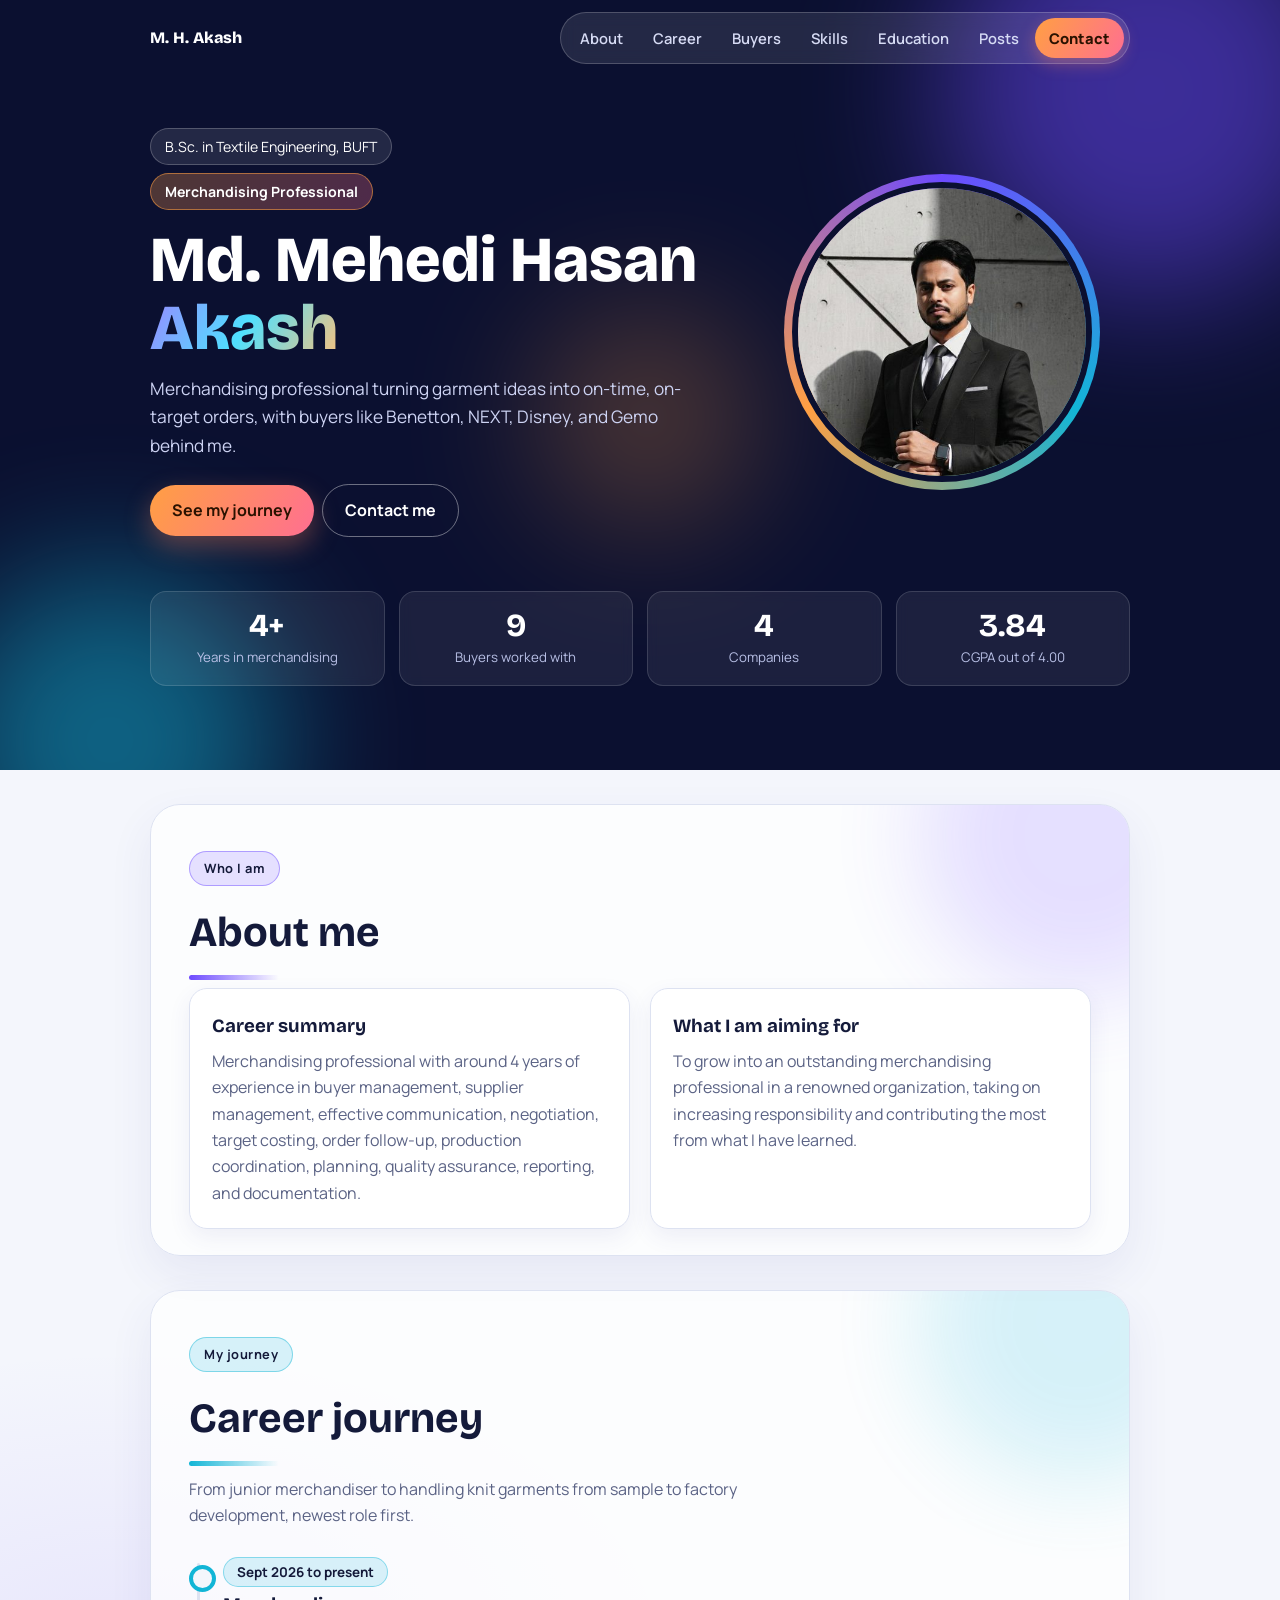
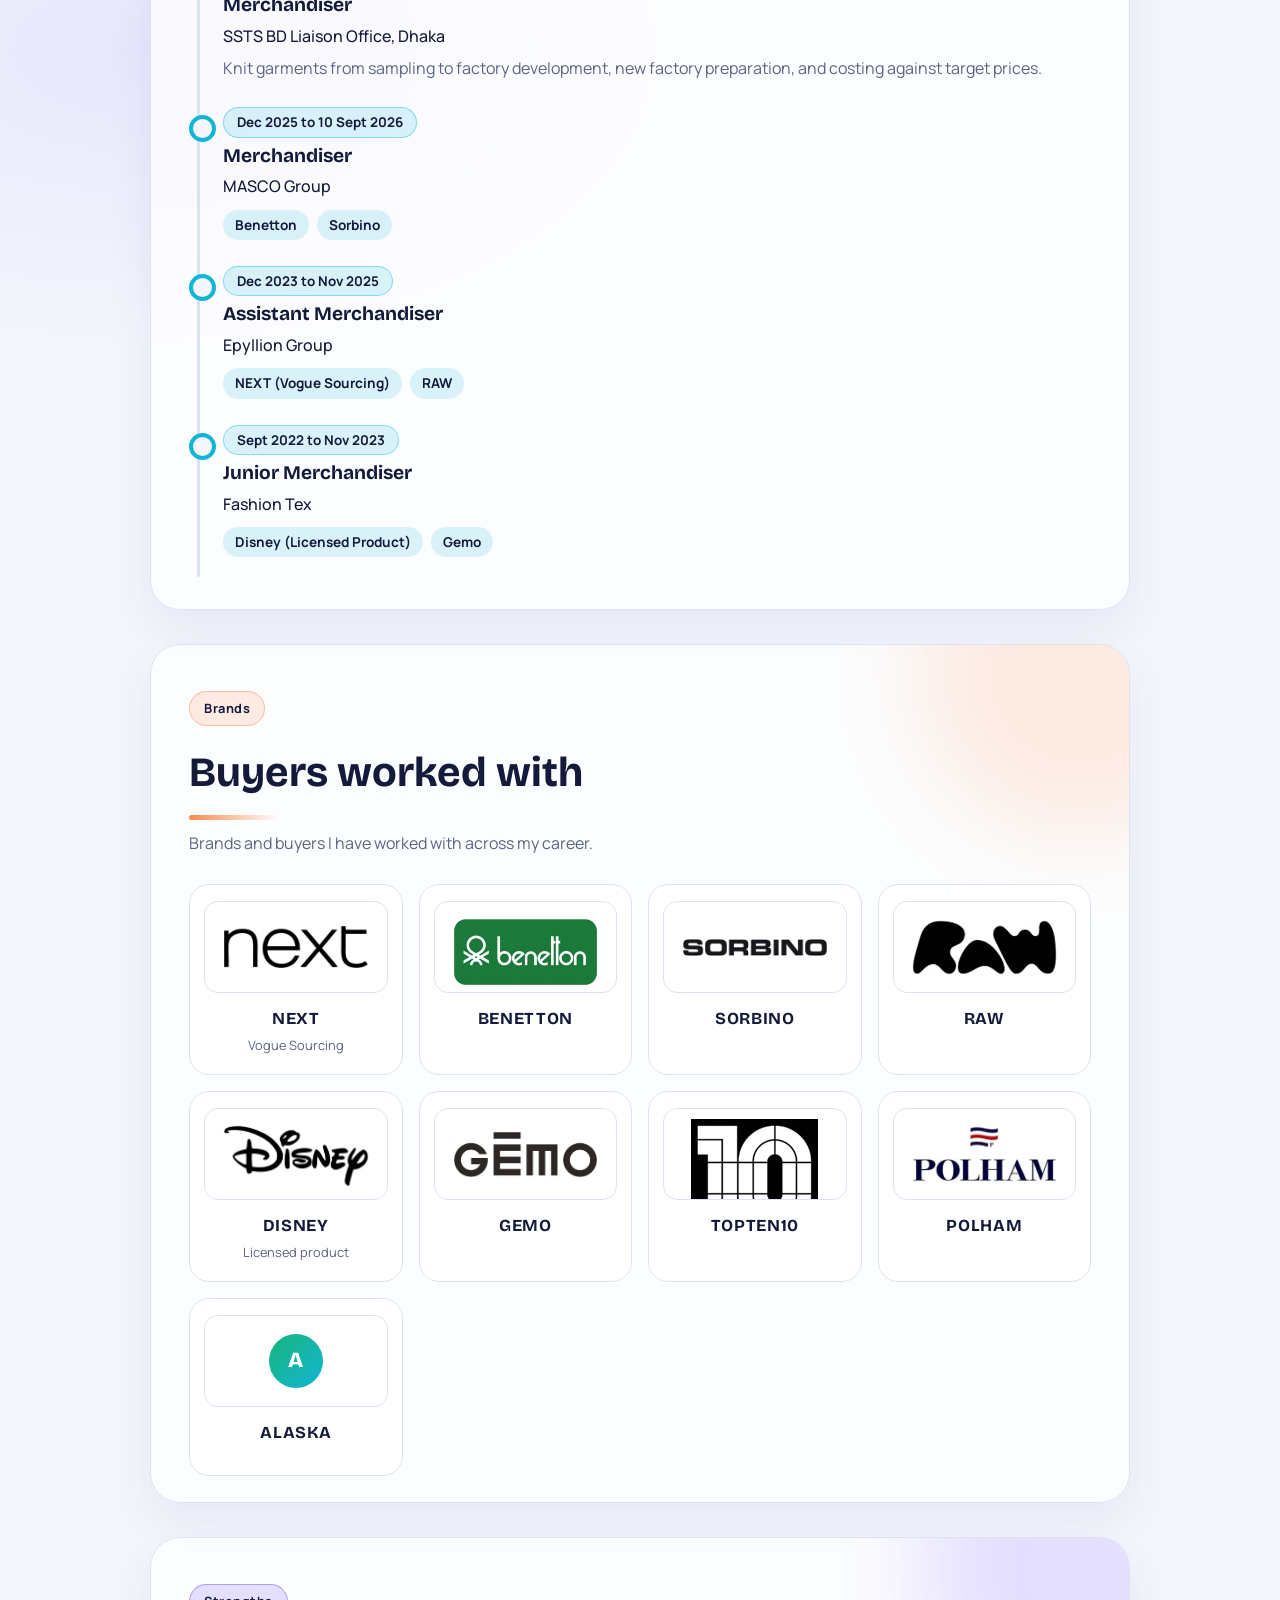
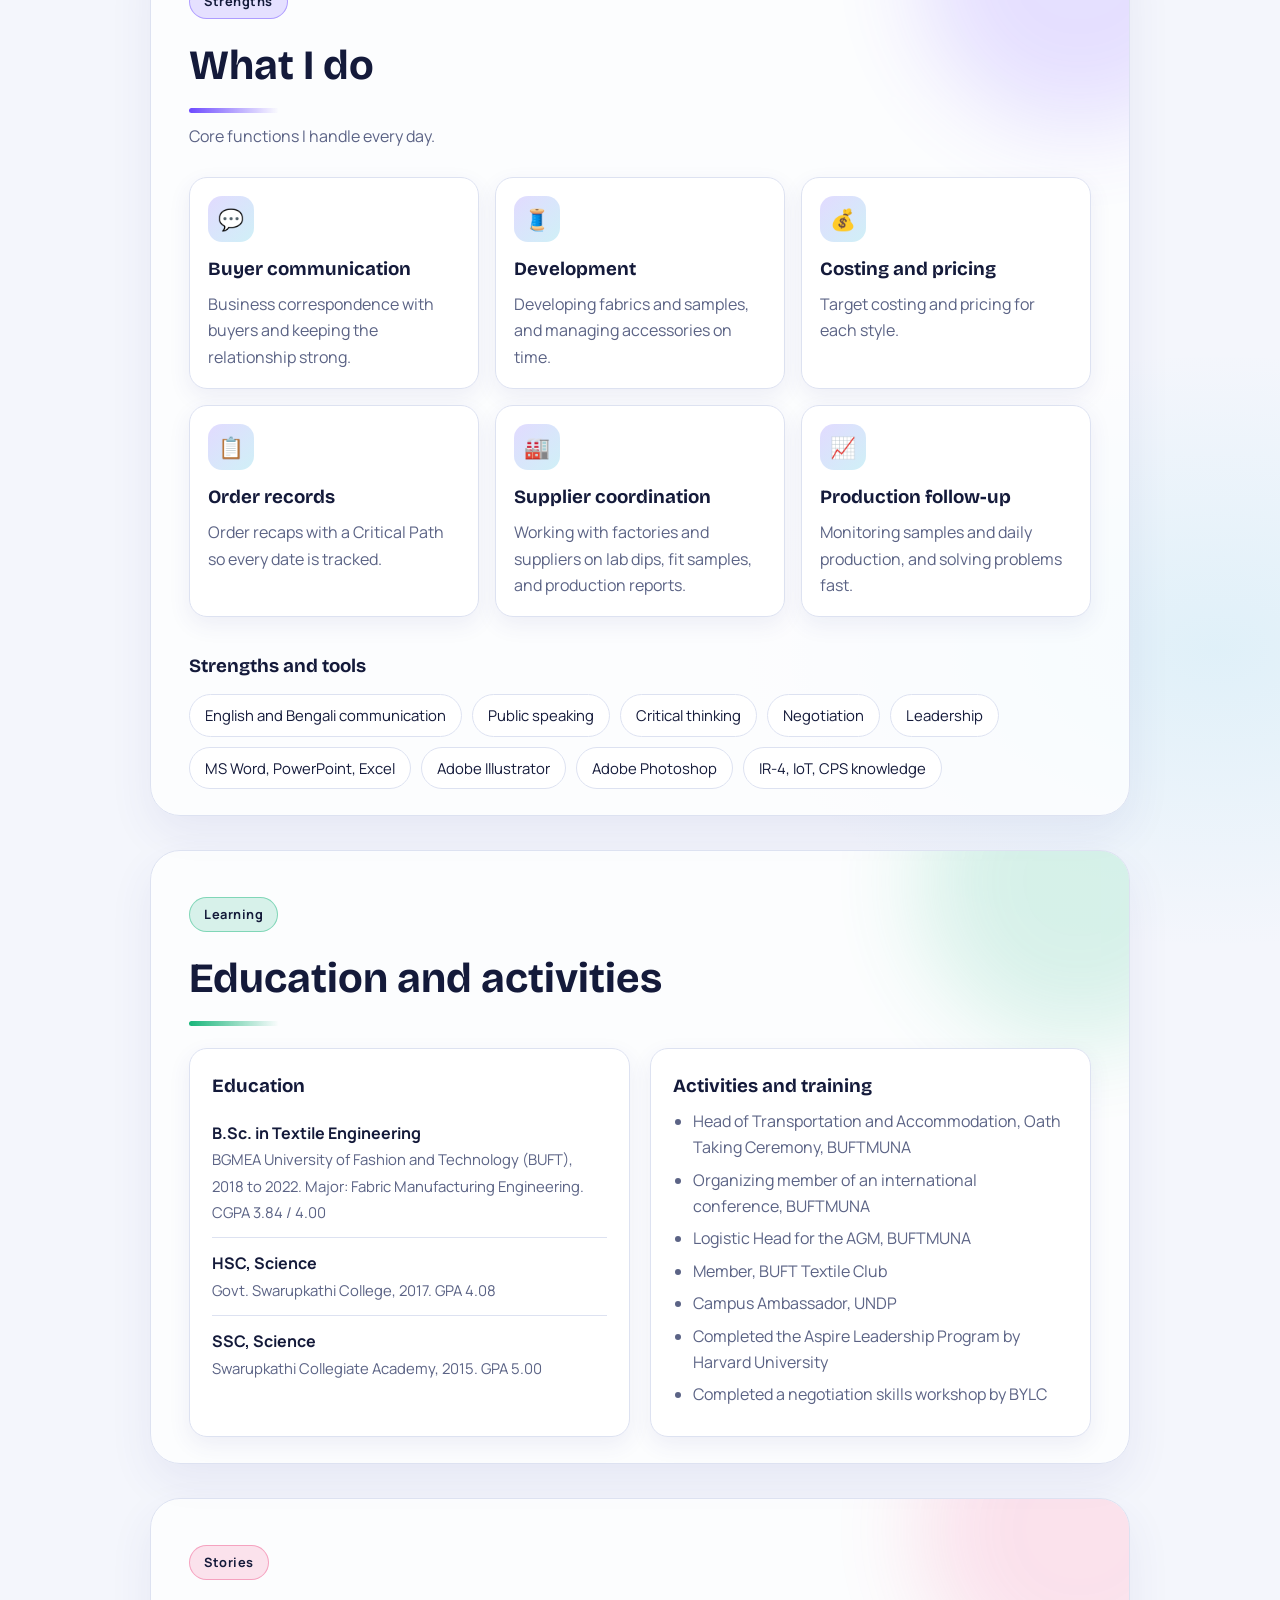
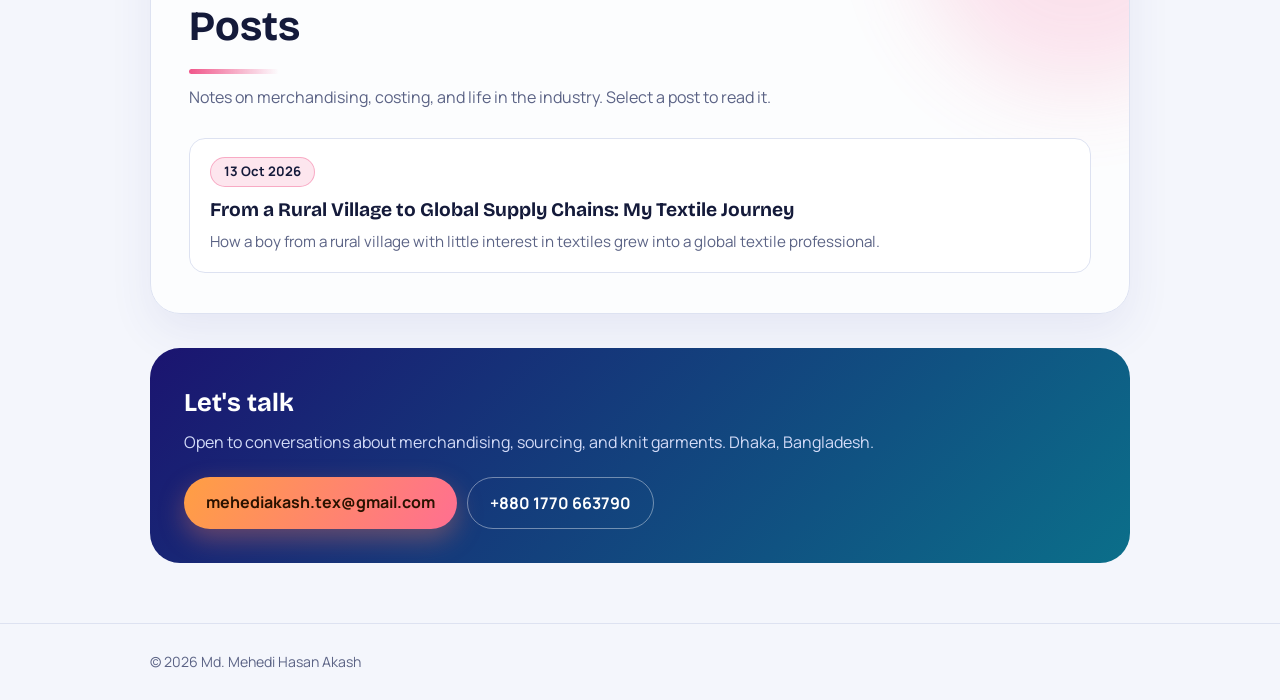
==== commit af9e0283: "Add files via upload" ====
--- a/index.html
+++ b/index.html
@@ -154,6 +154,33 @@
 header nav a.on .ic{background:rgba(255,255,255,.25)}
 header nav a.cta,header.s nav a.cta{background:linear-gradient(120deg,#ff9f43,#ff6f91);color:#2a1200;font-weight:800;box-shadow:0 6px 16px rgba(255,130,90,.35)}
 @media (max-width:780px){header nav a.cta,header.s nav a.cta{grid-column:1/-1;justify-content:center}}
+
+.buyer .lg{display:grid;place-items:center;height:92px;padding:10px 12px;margin-bottom:12px;border-radius:14px;background:#fff;border:1px solid var(--line);overflow:hidden}
+.buyer .lg img{display:block;max-width:100%;max-height:100%;object-fit:contain;transition:transform .35s}
+.buyer:hover .lg img{transform:scale(1.08)}
+.buyer .lg i{margin:0}
+.buyer{padding:16px 14px 18px;min-height:178px}
+.buyers{grid-template-columns:repeat(auto-fill,minmax(170px,1fr))}
+@media (max-width:780px){.buyers{grid-template-columns:1fr 1fr}.buyer .lg{height:84px}}
+
+/* phones: keep the capsule menu in one scrollable row */
+@media (max-width:780px){
+header .logo,header .mb{display:none}
+header .wrap{justify-content:center}
+header nav,header.s nav{position:relative;left:auto;right:auto;top:auto;display:flex;grid-template-columns:none;gap:4px;padding:5px;max-width:100%;min-width:0;overflow-x:auto;border-radius:99px;opacity:1;visibility:visible;transform:none;box-shadow:none;transition:none;scrollbar-width:none;background:rgba(255,255,255,.1);border:1px solid rgba(255,255,255,.22);backdrop-filter:blur(8px)}
+header.s nav{background:var(--card);border-color:var(--line)}
+header nav::-webkit-scrollbar{display:none}
+header nav a,header.s nav a{display:block;flex:none;padding:9px 14px;border-radius:99px;font-size:.92rem;font-weight:600;white-space:nowrap;color:#d7dcf5;background:transparent}
+header.s nav a{color:var(--muted)}
+header nav a .ic{display:none}
+header nav a.on,header.s nav a.on,header nav a:hover,header.s nav a:hover{background:var(--g);color:#fff}
+header nav a.cta,header.s nav a.cta{grid-column:auto;justify-content:flex-start;background:linear-gradient(120deg,#ff9f43,#ff6f91);color:#2a1200;font-weight:800;box-shadow:0 6px 16px rgba(255,130,90,.35)}
+}
+/* pill-style labels down the page */
+main h2::before{display:table;margin-bottom:12px;padding:6px 14px;border-radius:99px;font-family:var(--body);font-size:.8rem;font-weight:700;letter-spacing:.04em;color:var(--ink);background:color-mix(in srgb,var(--acc) 16%,transparent);border:1px solid color-mix(in srgb,var(--acc) 45%,transparent)}
+#about h2::before{content:"Who I am"}#career h2::before{content:"My journey"}#buyers h2::before{content:"Brands"}#skills h2::before{content:"Strengths"}#education h2::before{content:"Learning"}#posts h2::before{content:"Stories"}
+.when,.meta{display:inline-block;padding:3px 13px;border-radius:99px;color:var(--ink);background:color-mix(in srgb,var(--acc) 15%,transparent);border:1px solid color-mix(in srgb,var(--acc) 42%,transparent)}
+.meta{margin-bottom:4px}
 </style>
 </head>
 <body>
@@ -195,7 +222,7 @@
 <li class="rv"><div class="when">Sept 2022 to Nov 2023</div><h3>Junior Merchandiser</h3><div class="org">Fashion Tex</div><div class="chips"><span class="chip">Disney (Licensed Product)</span><span class="chip">Gemo</span></div></li>
 </ol></section>
 
-<section id="buyers"><h2 class="rv">Buyers worked with</h2><p class="lead rv">Brands and buyers I have worked with across my career.</p><div class="buyers"><div class="buyer rv"><i>B</i><b>Benetton</b></div><div class="buyer rv"><i>S</i><b>Sorbino</b></div><div class="buyer rv"><i>N</i><b>NEXT</b><small>Vogue Sourcing</small></div><div class="buyer rv"><i>R</i><b>RAW</b></div><div class="buyer rv"><i>D</i><b>Disney</b><small>Licensed product</small></div><div class="buyer rv"><i>G</i><b>Gemo</b></div><div class="buyer rv"><i>T</i><b>TOPTEN</b></div><div class="buyer rv"><i>P</i><b>POLHAM</b></div><div class="buyer rv"><i>A</i><b>ALASKA</b></div></div></section>
+<section id="buyers"><h2 class="rv">Buyers worked with</h2><p class="lead rv">Brands and buyers I have worked with across my career.</p><div class="buyers"><div class="buyer rv"><div class="lg"><img alt="NEXT logo" loading="lazy" src="[data-uri]"></div><b>NEXT</b><small>Vogue Sourcing</small></div><div class="buyer rv"><div class="lg"><img alt="Benetton logo" loading="lazy" src="[data-uri]"></div><b>Benetton</b></div><div class="buyer rv"><div class="lg"><img alt="Sorbino logo" loading="lazy" src="[data-uri]"></div><b>Sorbino</b></div><div class="buyer rv"><div class="lg"><img alt="RAW logo" loading="lazy" src="[data-uri]"></div><b>RAW</b></div><div class="buyer rv"><div class="lg"><img alt="Disney logo" loading="lazy" src="[data-uri]"></div><b>Disney</b><small>Licensed product</small></div><div class="buyer rv"><div class="lg"><img alt="Gemo logo" loading="lazy" src="[data-uri]"></div><b>Gemo</b></div><div class="buyer rv"><div class="lg"><img alt="TOPTEN10 logo" loading="lazy" src="[data-uri]"></div><b>TOPTEN10</b></div><div class="buyer rv"><div class="lg"><img alt="POLHAM logo" loading="lazy" src="[data-uri]"></div><b>POLHAM</b></div><div class="buyer rv"><div class="lg"><i>A</i></div><b>ALASKA</b></div></div></section>
 
 <section id="skills"><h2 class="rv">What I do</h2><p class="lead rv">Core functions I handle every day.</p>
 <div class="core">
@@ -269,6 +296,9 @@
 mb.addEventListener("click",function(){var o=hd.classList.toggle("o");mb.setAttribute("aria-expanded",o)});
 links.forEach(function(a){a.addEventListener("click",closeM)});
 addEventListener("keydown",function(e){if(e.key==="Escape")closeM()});
+var lastA=null;
+function centerActive(){var a=document.querySelector("nav a.on"),n=document.getElementById("nav");if(!a||a===lastA)return;lastA=a;if(n.scrollWidth>n.clientWidth)n.scrollTo({left:a.offsetLeft-(n.clientWidth-a.offsetWidth)/2,behavior:"smooth"})}
+addEventListener("scroll",centerActive,{passive:true});
 </script>
 </body>
 </html>
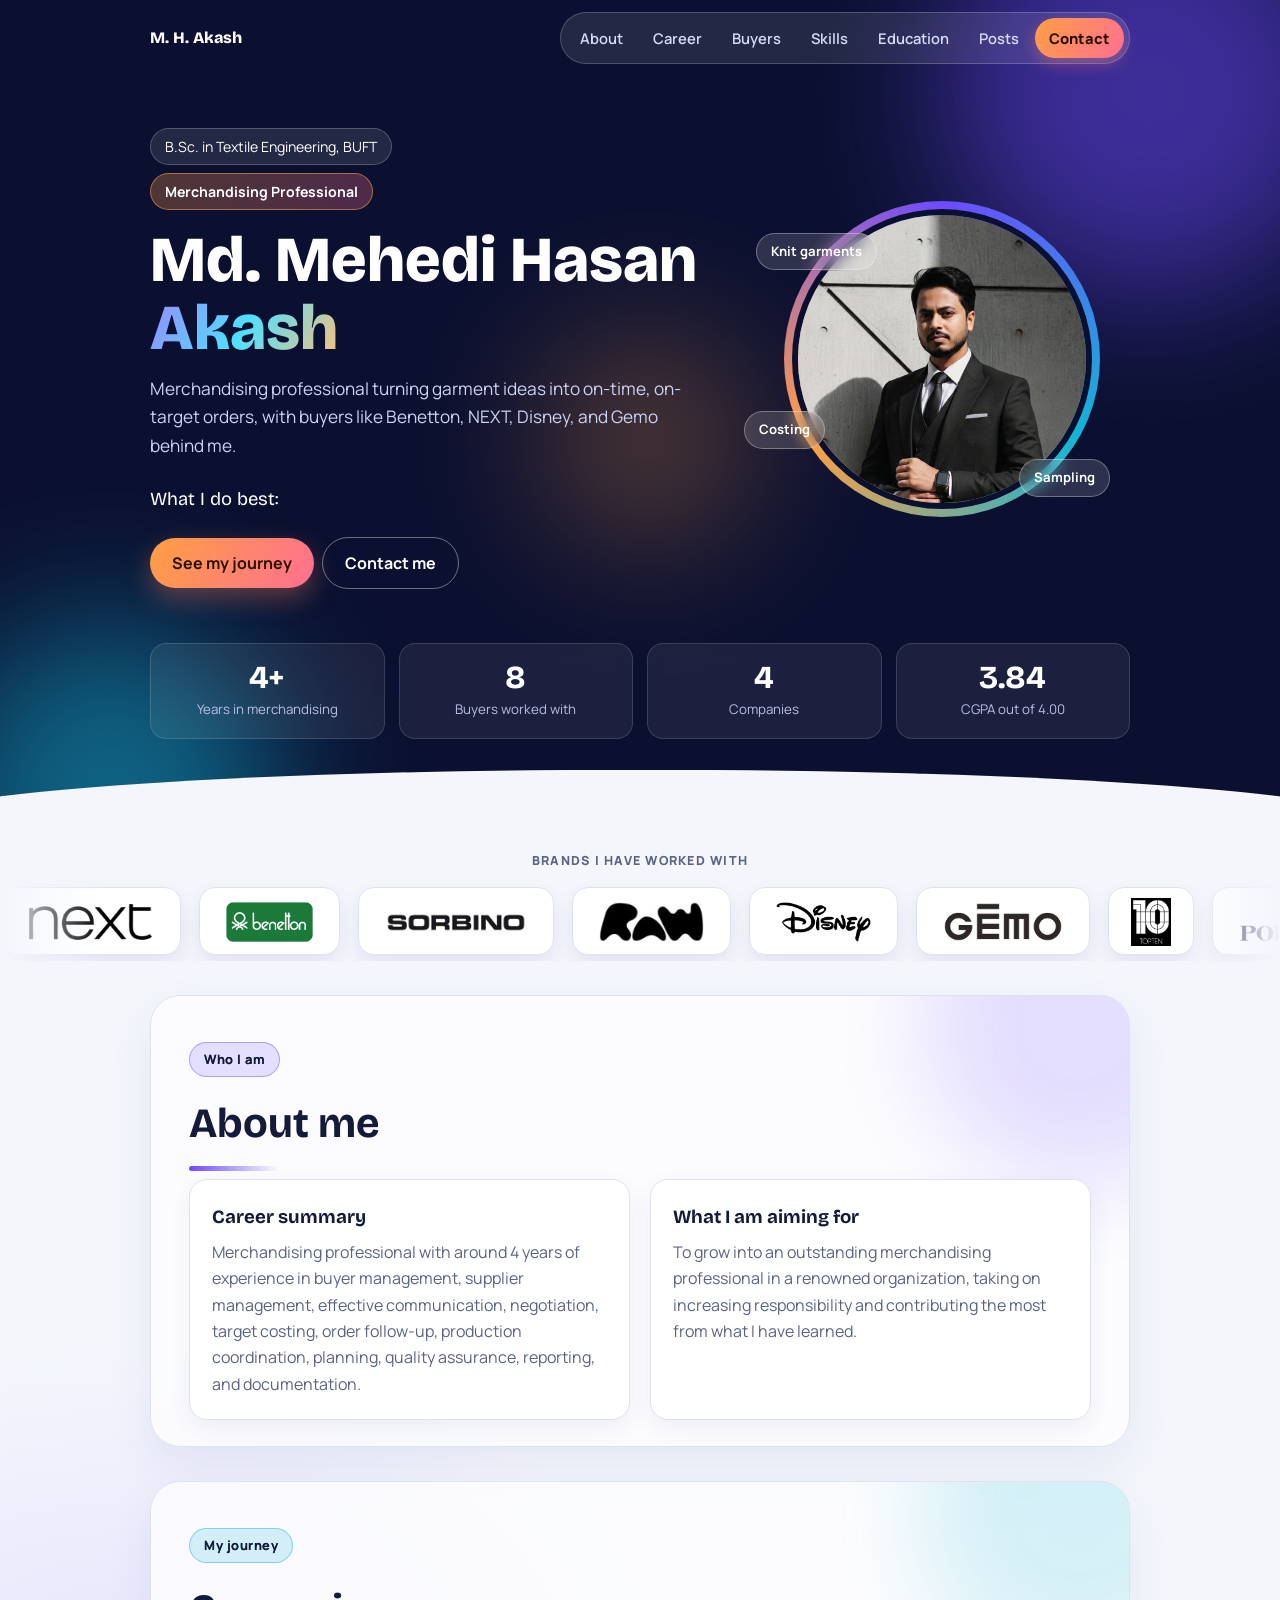
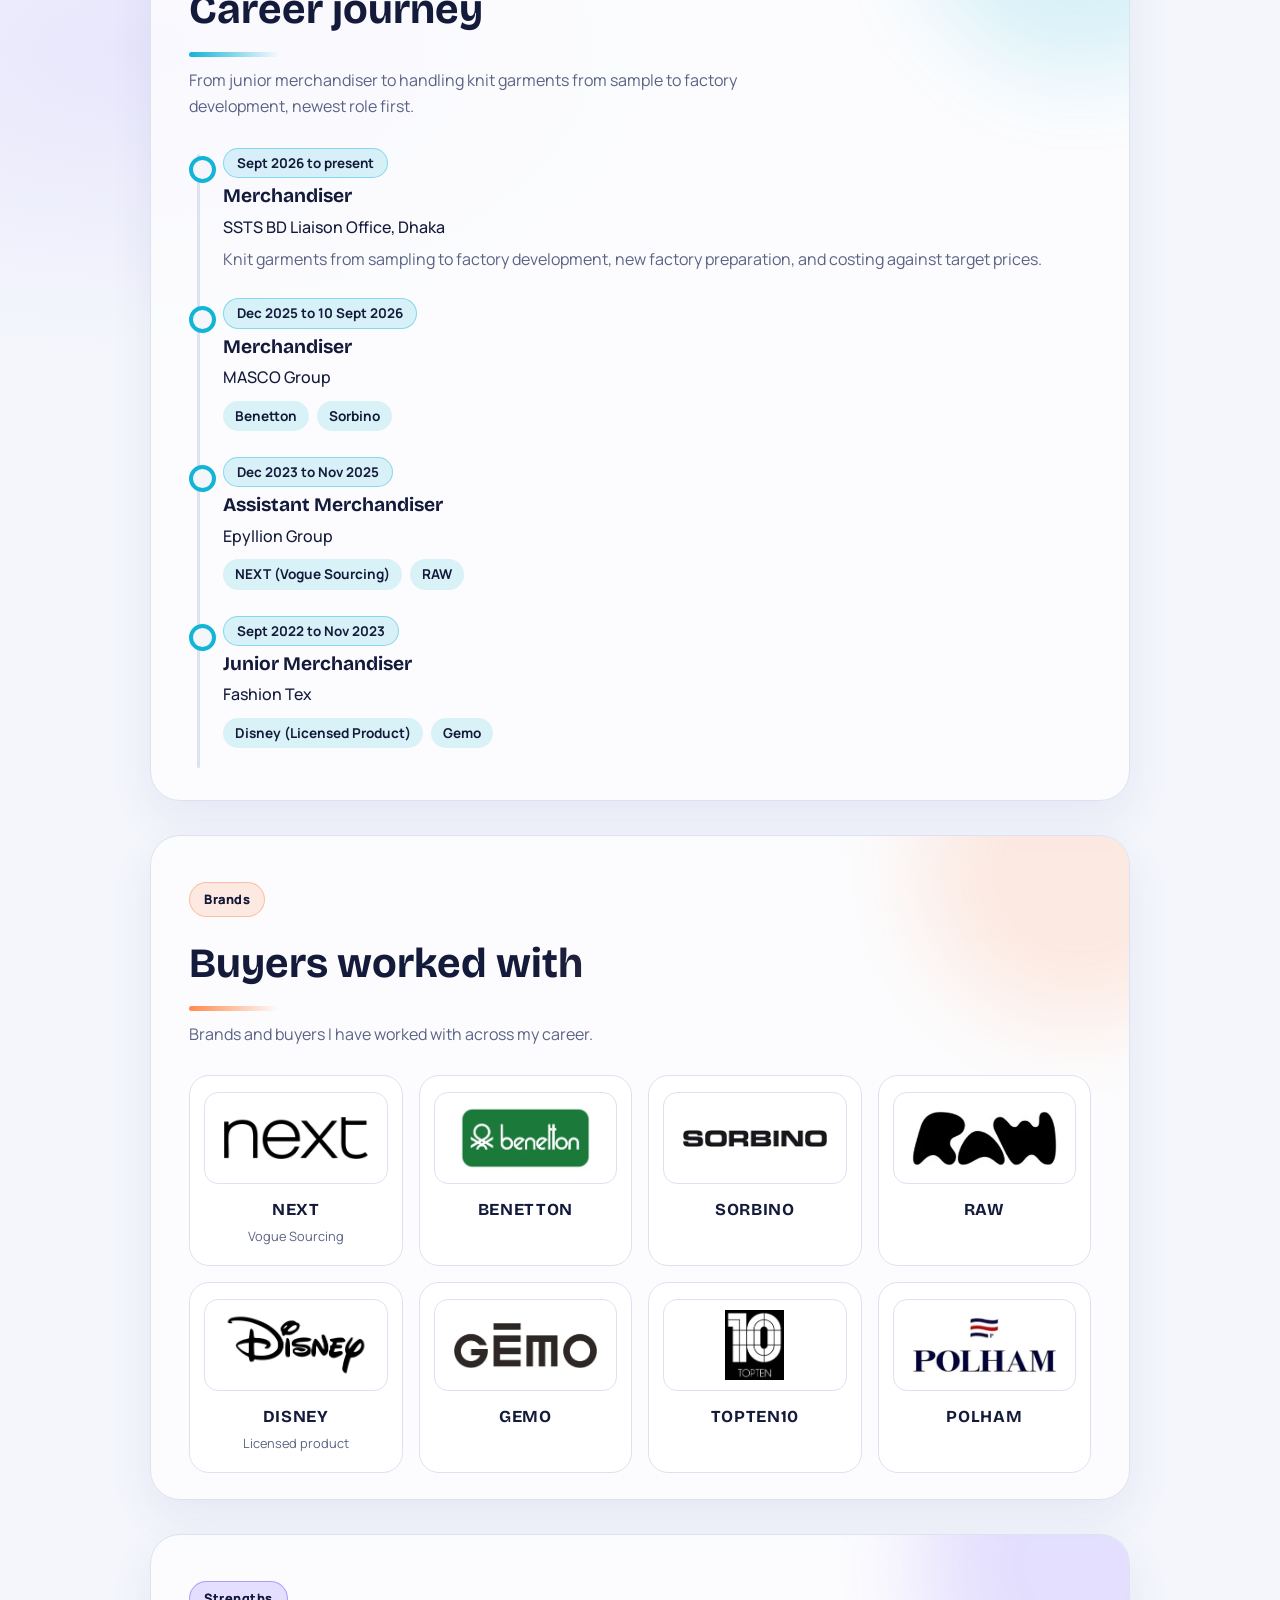
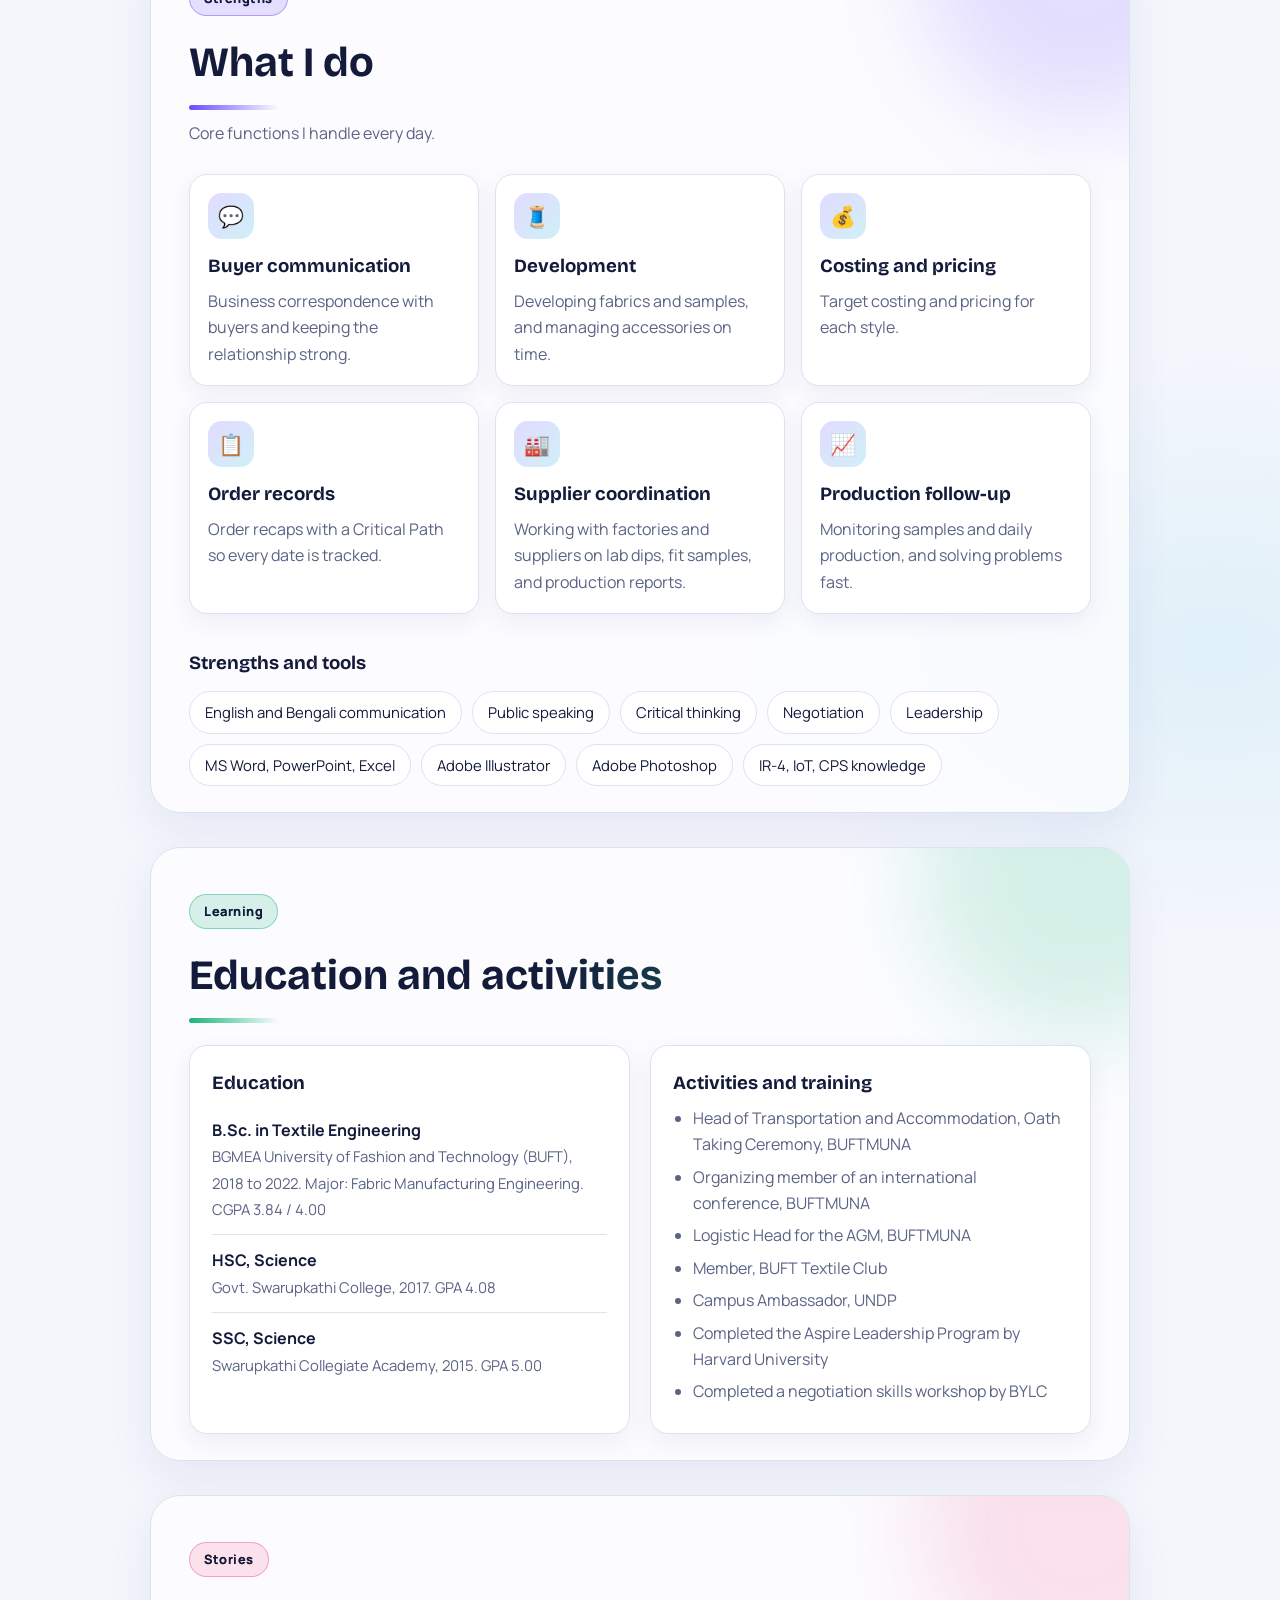
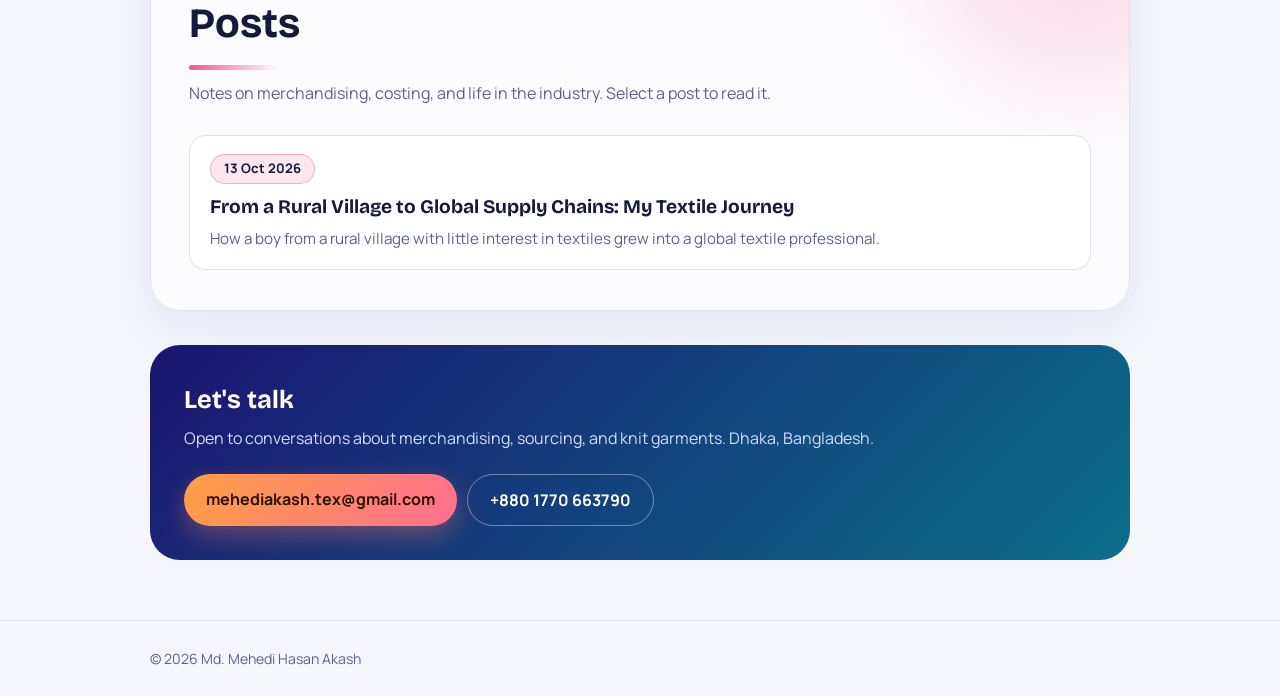
==== commit 0ad124ea: "Add files via upload" ====
--- a/index.html
+++ b/index.html
@@ -156,34 +156,55 @@
 @media (max-width:780px){header nav a.cta,header.s nav a.cta{grid-column:1/-1;justify-content:center}}
 
 .buyer .lg{display:grid;place-items:center;height:92px;padding:10px 12px;margin-bottom:12px;border-radius:14px;background:#fff;border:1px solid var(--line);overflow:hidden}
-.buyer .lg img{display:block;max-width:100%;max-height:100%;object-fit:contain;transition:transform .35s}
+.buyer .lg img{display:block;max-width:100%;max-height:70px;object-fit:contain;transition:transform .35s}
 .buyer:hover .lg img{transform:scale(1.08)}
 .buyer .lg i{margin:0}
 .buyer{padding:16px 14px 18px;min-height:178px}
 .buyers{grid-template-columns:repeat(auto-fill,minmax(170px,1fr))}
-@media (max-width:780px){.buyers{grid-template-columns:1fr 1fr}.buyer .lg{height:84px}}
-
-/* phones: keep the capsule menu in one scrollable row */
-@media (max-width:780px){
-header .logo,header .mb{display:none}
-header .wrap{justify-content:center}
-header nav,header.s nav{position:relative;left:auto;right:auto;top:auto;display:flex;grid-template-columns:none;gap:4px;padding:5px;max-width:100%;min-width:0;overflow-x:auto;border-radius:99px;opacity:1;visibility:visible;transform:none;box-shadow:none;transition:none;scrollbar-width:none;background:rgba(255,255,255,.1);border:1px solid rgba(255,255,255,.22);backdrop-filter:blur(8px)}
-header.s nav{background:var(--card);border-color:var(--line)}
-header nav::-webkit-scrollbar{display:none}
-header nav a,header.s nav a{display:block;flex:none;padding:9px 14px;border-radius:99px;font-size:.92rem;font-weight:600;white-space:nowrap;color:#d7dcf5;background:transparent}
-header.s nav a{color:var(--muted)}
-header nav a .ic{display:none}
-header nav a.on,header.s nav a.on,header nav a:hover,header.s nav a:hover{background:var(--g);color:#fff}
-header nav a.cta,header.s nav a.cta{grid-column:auto;justify-content:flex-start;background:linear-gradient(120deg,#ff9f43,#ff6f91);color:#2a1200;font-weight:800;box-shadow:0 6px 16px rgba(255,130,90,.35)}
-}
+@media (max-width:780px){.buyers{grid-template-columns:1fr 1fr}.buyer .lg{height:84px}.buyer .lg img{max-height:62px}}
+
 /* pill-style labels down the page */
 main h2::before{display:table;margin-bottom:12px;padding:6px 14px;border-radius:99px;font-family:var(--body);font-size:.8rem;font-weight:700;letter-spacing:.04em;color:var(--ink);background:color-mix(in srgb,var(--acc) 16%,transparent);border:1px solid color-mix(in srgb,var(--acc) 45%,transparent)}
 #about h2::before{content:"Who I am"}#career h2::before{content:"My journey"}#buyers h2::before{content:"Brands"}#skills h2::before{content:"Strengths"}#education h2::before{content:"Learning"}#posts h2::before{content:"Stories"}
 .when,.meta{display:inline-block;padding:3px 13px;border-radius:99px;color:var(--ink);background:color-mix(in srgb,var(--acc) 15%,transparent);border:1px solid color-mix(in srgb,var(--acc) 42%,transparent)}
 .meta{margin-bottom:4px}
+
+/* dropdown menu (phones), redesigned */
+#ov{position:fixed;inset:0;z-index:8;background:rgba(8,10,30,.55);backdrop-filter:blur(3px);opacity:0;visibility:hidden;transition:opacity .3s,visibility .3s}
+body.mo #ov{opacity:1;visibility:visible}
+@media (max-width:780px){
+header nav::before{content:"Jump to a section";grid-column:1/-1;padding:2px 6px 4px;font-size:.76rem;font-weight:800;letter-spacing:.08em;text-transform:uppercase;color:var(--muted)}
+header nav a,header.s nav a{opacity:0;transform:translateY(12px);transition:opacity .35s,transform .35s,background .25s}
+header.o nav a{opacity:1;transform:none}
+header.o nav a:nth-child(1){transition-delay:.05s}header.o nav a:nth-child(2){transition-delay:.09s}header.o nav a:nth-child(3){transition-delay:.13s}header.o nav a:nth-child(4){transition-delay:.17s}header.o nav a:nth-child(5){transition-delay:.21s}header.o nav a:nth-child(6){transition-delay:.25s}header.o nav a:nth-child(7){transition-delay:.29s}
+header nav a:nth-child(2) .ic{background:linear-gradient(135deg,#12b5d6,#18b57a)}
+header nav a:nth-child(3) .ic{background:linear-gradient(135deg,#ff9f43,#ff6f91)}
+header nav a:nth-child(5) .ic{background:linear-gradient(135deg,#18b57a,#12b5d6)}
+header nav a:nth-child(6) .ic{background:linear-gradient(135deg,#f0568a,#ff9f43)}
+}
+/* extra eye-catching touches */
+.hero::after{content:"";position:absolute;left:0;right:0;bottom:-1px;height:54px;background:var(--bg);clip-path:ellipse(58% 100% at 50% 100%);z-index:1}
+.rot{font-family:var(--head);font-size:1.15rem;margin:0 0 22px;color:#fff}
+.rot span{display:inline-block;background:linear-gradient(120deg,#ffc078,#ff6f91,#9b86ff);-webkit-background-clip:text;background-clip:text;color:transparent;font-weight:800;transition:opacity .35s,transform .35s}
+.fc{position:absolute;z-index:2;padding:7px 14px;border-radius:99px;background:rgba(255,255,255,.14);border:1px solid rgba(255,255,255,.32);backdrop-filter:blur(8px);font-size:.82rem;font-weight:700;color:#fff;white-space:nowrap;animation:fl 4.5s ease-in-out infinite alternate}
+.c1{top:8%;left:-12%}.c2{bottom:20%;left:-16%;animation-delay:-1.5s}.c3{bottom:4%;right:-6%;animation-delay:-3s}
+@keyframes fl{to{transform:translateY(-12px)}}
+.marq-t{margin:28px 0 0;text-align:center;font-size:.78rem;font-weight:800;letter-spacing:.1em;text-transform:uppercase;color:var(--muted)}
+.marq{overflow:hidden;padding:16px 0 6px;-webkit-mask-image:linear-gradient(90deg,transparent,#000 8%,#000 92%,transparent);mask-image:linear-gradient(90deg,transparent,#000 8%,#000 92%,transparent)}
+.mt{display:flex;gap:18px;width:max-content;animation:mq 36s linear infinite}
+.marq:hover .mt{animation-play-state:paused}
+.mi{flex:none;display:grid;place-items:center;height:68px;padding:10px 22px;border-radius:16px;background:#fff;border:1px solid var(--line);box-shadow:0 8px 18px rgba(70,60,150,.1)}
+.mi img{display:block;height:48px;width:auto;max-width:150px;object-fit:contain}
+@keyframes mq{to{transform:translateX(calc(-50% - 9px))}}
+main h2{background:linear-gradient(100deg,var(--ink) 40%,var(--acc));-webkit-background-clip:text;background-clip:text;color:transparent}
+main h2::before{-webkit-text-fill-color:var(--ink)}
+.up{position:fixed;right:16px;bottom:calc(16px + env(safe-area-inset-bottom,0px));z-index:9;width:46px;height:46px;border-radius:50%;display:grid;place-items:center;text-decoration:none;color:#fff;font-size:1.3rem;background:var(--g);box-shadow:0 10px 24px rgba(80,70,220,.4);opacity:0;transform:translateY(14px);pointer-events:none;transition:opacity .3s,transform .3s}
+.up.on{opacity:1;transform:none;pointer-events:auto}
+@media (max-width:780px){.c1{left:-6%}.c2{left:-8%}}
 </style>
 </head>
 <body>
+<div id="ov"></div>
 <div id="bar"></div>
 <header id="hd"><div class="wrap"><a class="logo" href="#top">M. H. Akash</a>
 <button class="mb" id="mb" type="button" aria-label="Menu" aria-expanded="false" aria-controls="nav"><span></span><span></span><span></span></button>
@@ -196,16 +217,20 @@
 <div class="tags in-a" style="animation-delay:.05s"><span class="tag">B.Sc. in Textile Engineering, BUFT</span><span class="tag tag2">Merchandising Professional</span></div>
 <h1 class="in-a" style="animation-delay:.2s">Md. Mehedi Hasan <span>Akash</span></h1>
 <p class="in in-a" style="animation-delay:.35s">Merchandising professional turning garment ideas into on-time, on-target orders, with buyers like Benetton, NEXT, Disney, and Gemo behind me.</p>
+<p class="rot in-a" style="animation-delay:.42s">What I do best: <span id="rw">Sampling</span></p>
 <div class="in-a" style="animation-delay:.5s"><a class="btn b-main" href="#career">See my journey</a><a class="btn b-alt" href="#contact">Contact me</a></div>
 </div>
-<div class="photo in-a" style="animation-delay:.3s"><img alt="Portrait of Md. Mehedi Hasan Akash" src="[data-uri]"></div>
+<div class="photo in-a" style="animation-delay:.3s"><span class="fc c1">Knit garments</span><span class="fc c2">Costing</span><span class="fc c3">Sampling</span><img alt="Portrait of Md. Mehedi Hasan Akash" src="[data-uri]"></div>
 </div>
 <div class="wrap stats">
 <div class="stat in-a" style="animation-delay:.6s"><b data-n="4" data-s="+">0</b><small>Years in merchandising</small></div>
-<div class="stat in-a" style="animation-delay:.7s"><b data-n="9">0</b><small>Buyers worked with</small></div>
+<div class="stat in-a" style="animation-delay:.7s"><b data-n="8">0</b><small>Buyers worked with</small></div>
 <div class="stat in-a" style="animation-delay:.8s"><b data-n="4">0</b><small>Companies</small></div>
 <div class="stat in-a" style="animation-delay:.9s"><b data-n="3.84" data-d="2">0</b><small>CGPA out of 4.00</small></div>
 </div></div>
+
+<p class="marq-t">Brands I have worked with</p>
+<div class="marq" aria-hidden="true"><div class="mt" id="mt"></div></div>
 
 <div class="wrap">
 <section id="about"><h2 class="rv">About me</h2>
@@ -222,7 +247,7 @@
 <li class="rv"><div class="when">Sept 2022 to Nov 2023</div><h3>Junior Merchandiser</h3><div class="org">Fashion Tex</div><div class="chips"><span class="chip">Disney (Licensed Product)</span><span class="chip">Gemo</span></div></li>
 </ol></section>
 
-<section id="buyers"><h2 class="rv">Buyers worked with</h2><p class="lead rv">Brands and buyers I have worked with across my career.</p><div class="buyers"><div class="buyer rv"><div class="lg"><img alt="NEXT logo" loading="lazy" src="[data-uri]"></div><b>NEXT</b><small>Vogue Sourcing</small></div><div class="buyer rv"><div class="lg"><img alt="Benetton logo" loading="lazy" src="[data-uri]"></div><b>Benetton</b></div><div class="buyer rv"><div class="lg"><img alt="Sorbino logo" loading="lazy" src="[data-uri]"></div><b>Sorbino</b></div><div class="buyer rv"><div class="lg"><img alt="RAW logo" loading="lazy" src="[data-uri]"></div><b>RAW</b></div><div class="buyer rv"><div class="lg"><img alt="Disney logo" loading="lazy" src="[data-uri]"></div><b>Disney</b><small>Licensed product</small></div><div class="buyer rv"><div class="lg"><img alt="Gemo logo" loading="lazy" src="[data-uri]"></div><b>Gemo</b></div><div class="buyer rv"><div class="lg"><img alt="TOPTEN10 logo" loading="lazy" src="[data-uri]"></div><b>TOPTEN10</b></div><div class="buyer rv"><div class="lg"><img alt="POLHAM logo" loading="lazy" src="[data-uri]"></div><b>POLHAM</b></div><div class="buyer rv"><div class="lg"><i>A</i></div><b>ALASKA</b></div></div></section>
+<section id="buyers"><h2 class="rv">Buyers worked with</h2><p class="lead rv">Brands and buyers I have worked with across my career.</p><div class="buyers"><div class="buyer rv"><div class="lg"><img alt="NEXT logo" loading="lazy" src="[data-uri]"></div><b>NEXT</b><small>Vogue Sourcing</small></div><div class="buyer rv"><div class="lg"><img alt="Benetton logo" loading="lazy" src="[data-uri]"></div><b>Benetton</b></div><div class="buyer rv"><div class="lg"><img alt="Sorbino logo" loading="lazy" src="[data-uri]"></div><b>Sorbino</b></div><div class="buyer rv"><div class="lg"><img alt="RAW logo" loading="lazy" src="[data-uri]"></div><b>RAW</b></div><div class="buyer rv"><div class="lg"><img alt="Disney logo" loading="lazy" src="[data-uri]"></div><b>Disney</b><small>Licensed product</small></div><div class="buyer rv"><div class="lg"><img alt="Gemo logo" loading="lazy" src="[data-uri]"></div><b>Gemo</b></div><div class="buyer rv"><div class="lg"><img alt="TOPTEN10 logo" loading="lazy" src="[data-uri]"></div><b>TOPTEN10</b></div><div class="buyer rv"><div class="lg"><img alt="POLHAM logo" loading="lazy" src="[data-uri]"></div><b>POLHAM</b></div></div></section>
 
 <section id="skills"><h2 class="rv">What I do</h2><p class="lead rv">Core functions I handle every day.</p>
 <div class="core">
@@ -260,6 +285,7 @@
 </div></main>
 <footer><div class="wrap">&copy; <span id="yr"></span> Md. Mehedi Hasan Akash</div></footer>
 
+<a href="#top" id="up" class="up" aria-label="Back to top">&uarr;</a>
 <script>
 /* HOW TO ADD A POST: copy one block, paste it at the TOP of the list, change the
    date, title, summary and text (each string in "text" is one paragraph). Save and re-upload. */
@@ -292,13 +318,23 @@
 links.forEach(function(a){a.classList.toggle("on",a.getAttribute("href")==="#"+cur)})}
 addEventListener("scroll",onS,{passive:true});onS();
 var mb=document.getElementById("mb");
-function closeM(){hd.classList.remove("o");mb.setAttribute("aria-expanded","false")}
-mb.addEventListener("click",function(){var o=hd.classList.toggle("o");mb.setAttribute("aria-expanded",o)});
+function closeM(){hd.classList.remove("o");document.body.classList.remove("mo");mb.setAttribute("aria-expanded","false")}
+mb.addEventListener("click",function(){var o=hd.classList.toggle("o");document.body.classList.toggle("mo",o);mb.setAttribute("aria-expanded",o)});
+document.getElementById("ov").addEventListener("click",closeM);
 links.forEach(function(a){a.addEventListener("click",closeM)});
 addEventListener("keydown",function(e){if(e.key==="Escape")closeM()});
-var lastA=null;
-function centerActive(){var a=document.querySelector("nav a.on"),n=document.getElementById("nav");if(!a||a===lastA)return;lastA=a;if(n.scrollWidth>n.clientWidth)n.scrollTo({left:a.offsetLeft-(n.clientWidth-a.offsetWidth)/2,behavior:"smooth"})}
-addEventListener("scroll",centerActive,{passive:true});
+/* logo marquee built from the buyer logos */
+var lg=document.querySelectorAll("#buyers .lg img"),mt=document.getElementById("mt");
+function addSet(){lg.forEach(function(im){var sp=document.createElement("span");sp.className="mi";var c=document.createElement("img");c.src=im.src;c.alt="";sp.appendChild(c);mt.appendChild(sp)})}
+addSet();addSet();
+/* rotating skill word */
+var W=["Sampling","Costing vs target price","Factory development","Buyer communication","Order follow-up"],wi=0,rw=document.getElementById("rw");
+setInterval(function(){rw.style.opacity=0;rw.style.transform="translateY(8px)";setTimeout(function(){wi=(wi+1)%W.length;rw.textContent=W[wi];rw.style.opacity=1;rw.style.transform="none"},350)},2400);
+/* back to top */
+var up=document.getElementById("up");
+addEventListener("scroll",function(){up.classList.toggle("on",scrollY>600)},{passive:true});
+
+
 </script>
 </body>
 </html>
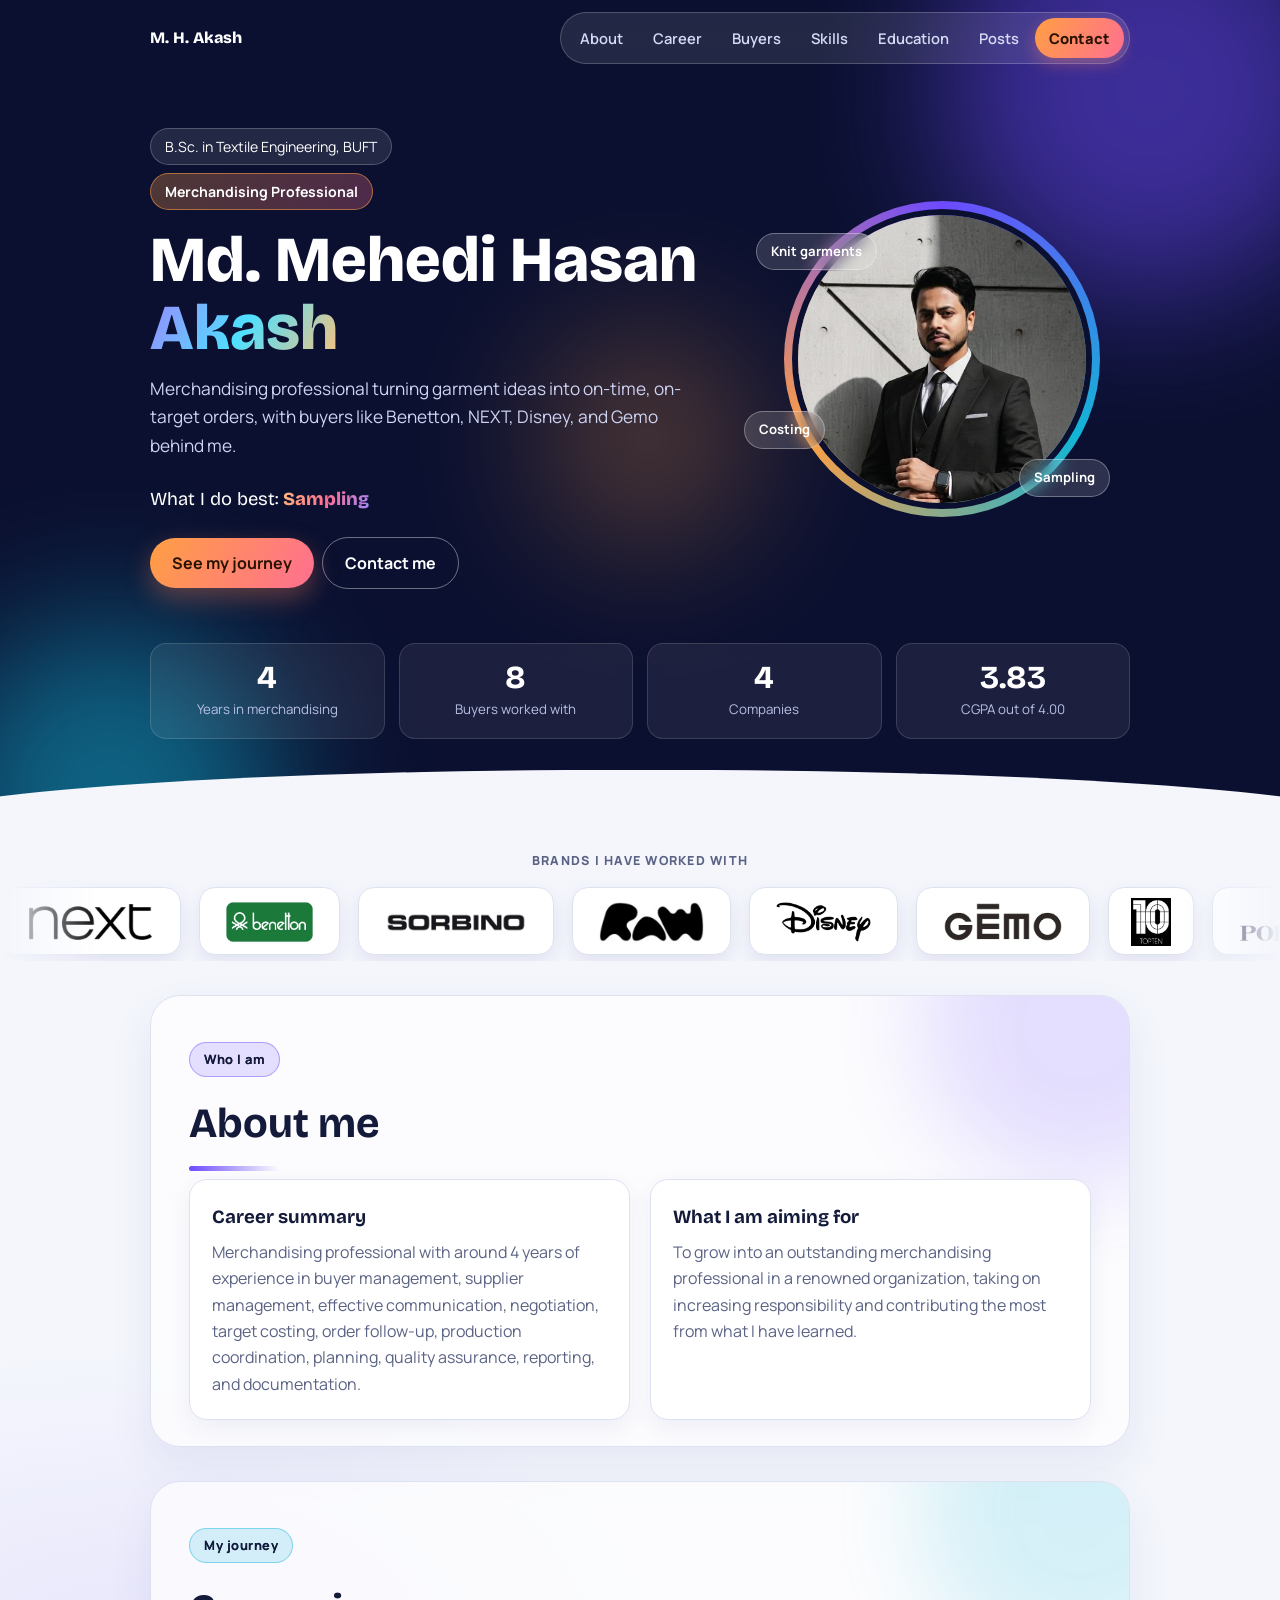
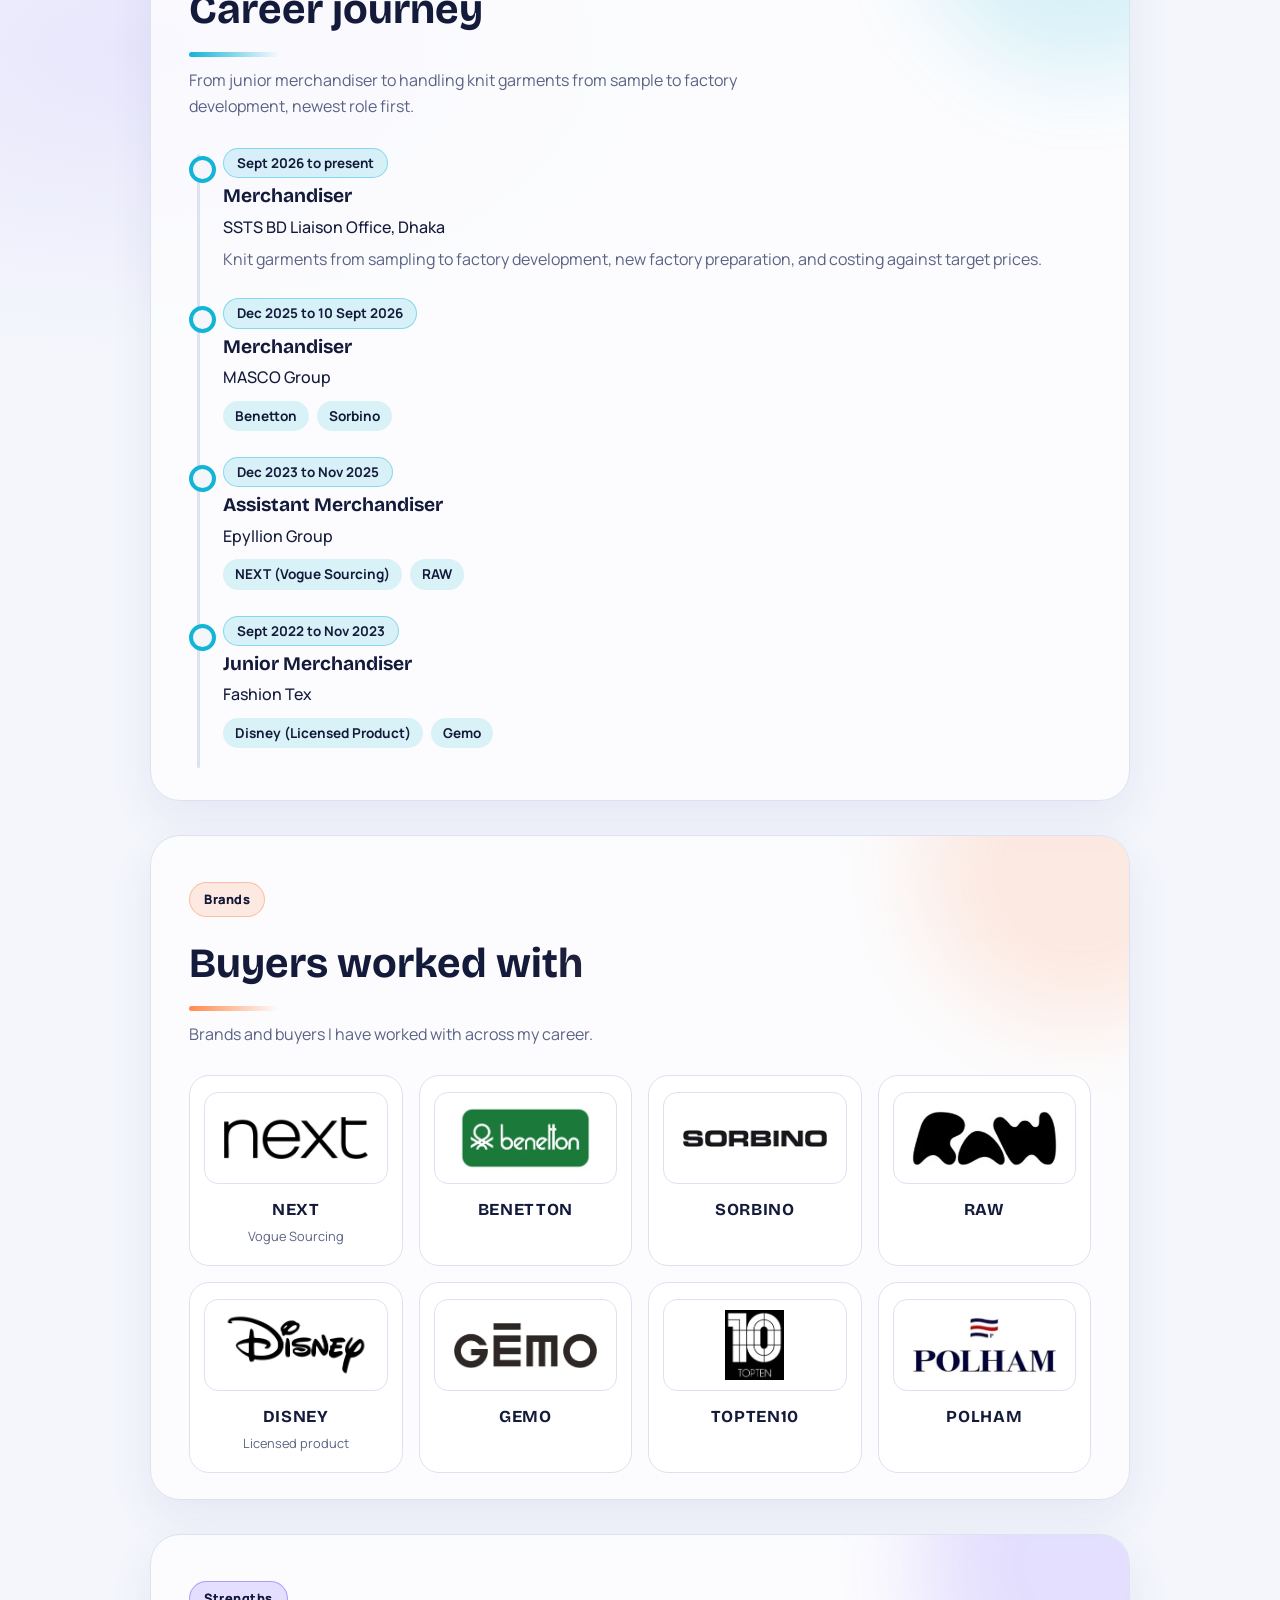
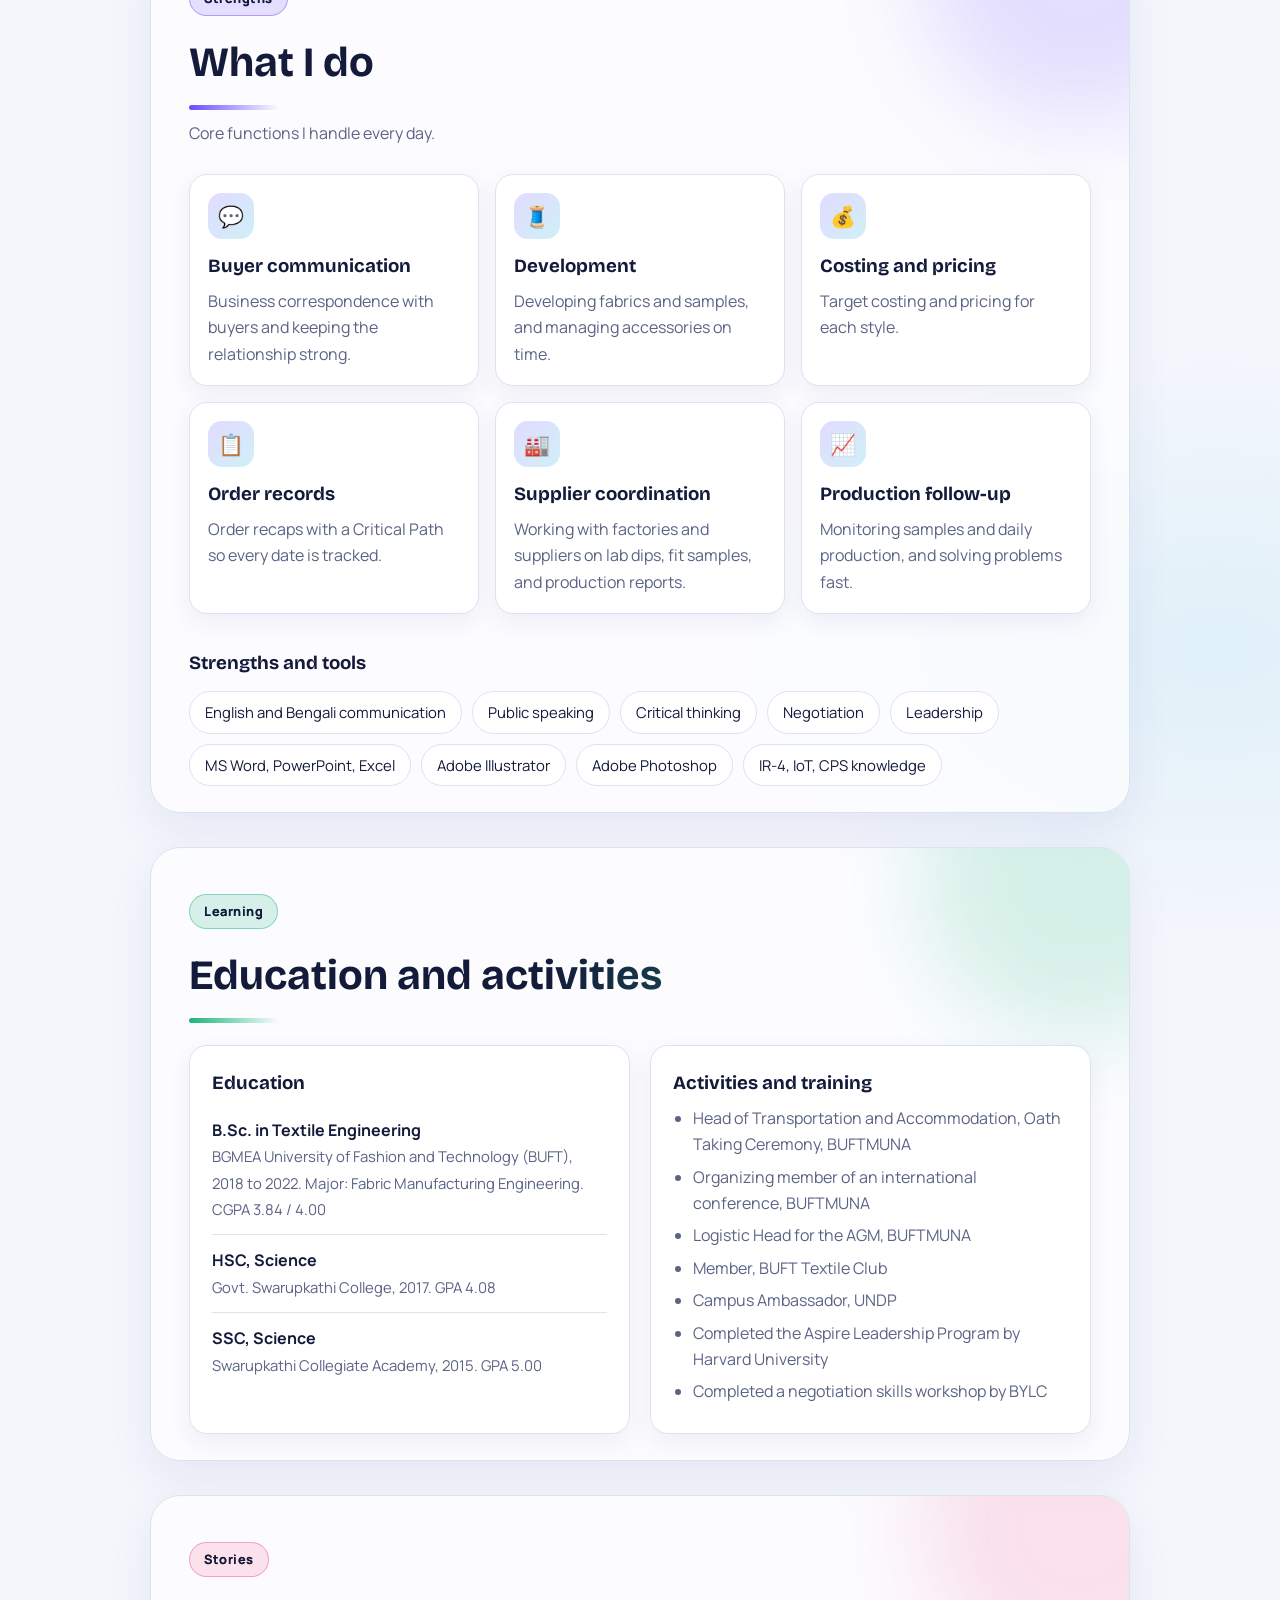
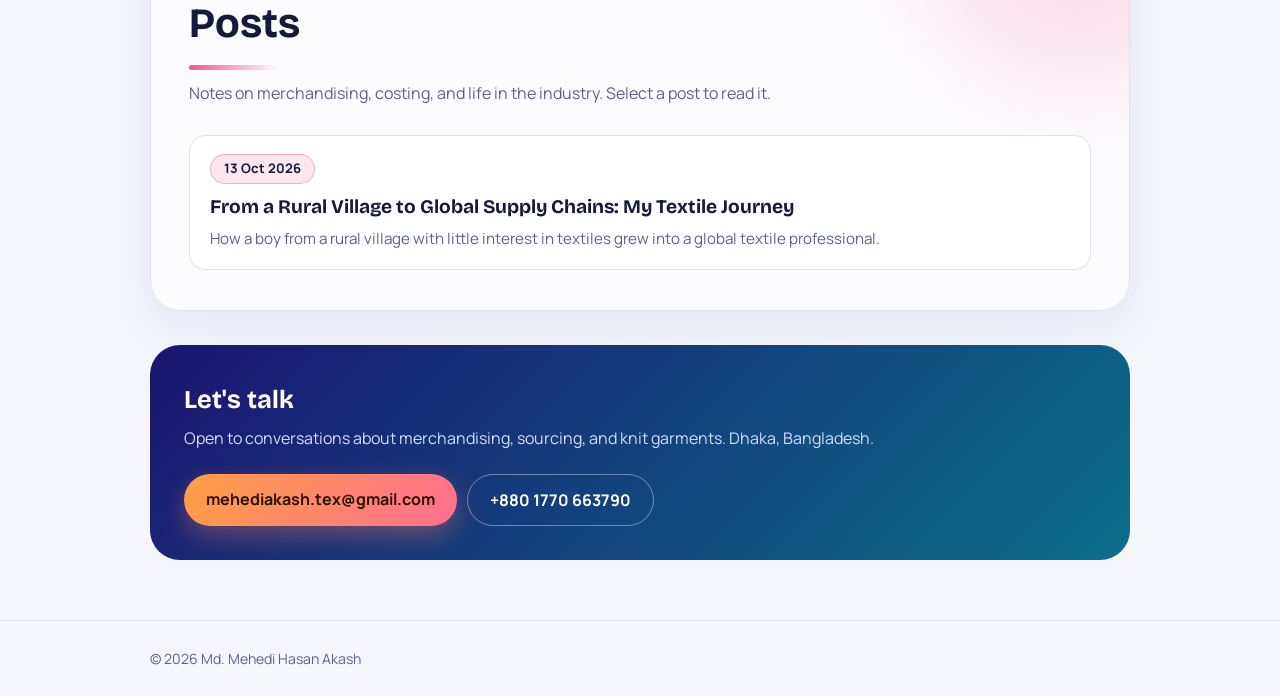
==== commit 76f00e47: "Add files via upload" ====
--- a/index.html
+++ b/index.html
@@ -201,6 +201,9 @@
 .up{position:fixed;right:16px;bottom:calc(16px + env(safe-area-inset-bottom,0px));z-index:9;width:46px;height:46px;border-radius:50%;display:grid;place-items:center;text-decoration:none;color:#fff;font-size:1.3rem;background:var(--g);box-shadow:0 10px 24px rgba(80,70,220,.4);opacity:0;transform:translateY(14px);pointer-events:none;transition:opacity .3s,transform .3s}
 .up.on{opacity:1;transform:none;pointer-events:auto}
 @media (max-width:780px){.c1{left:-6%}.c2{left:-8%}}
+/* pictures inside posts */
+.pb img{display:block;max-width:100%;height:auto;margin:6px 0 16px;border-radius:16px;border:1px solid var(--line);box-shadow:0 10px 26px rgba(70,60,150,.14)}
+.pb p:has(>img){max-width:none}
 </style>
 </head>
 <body>
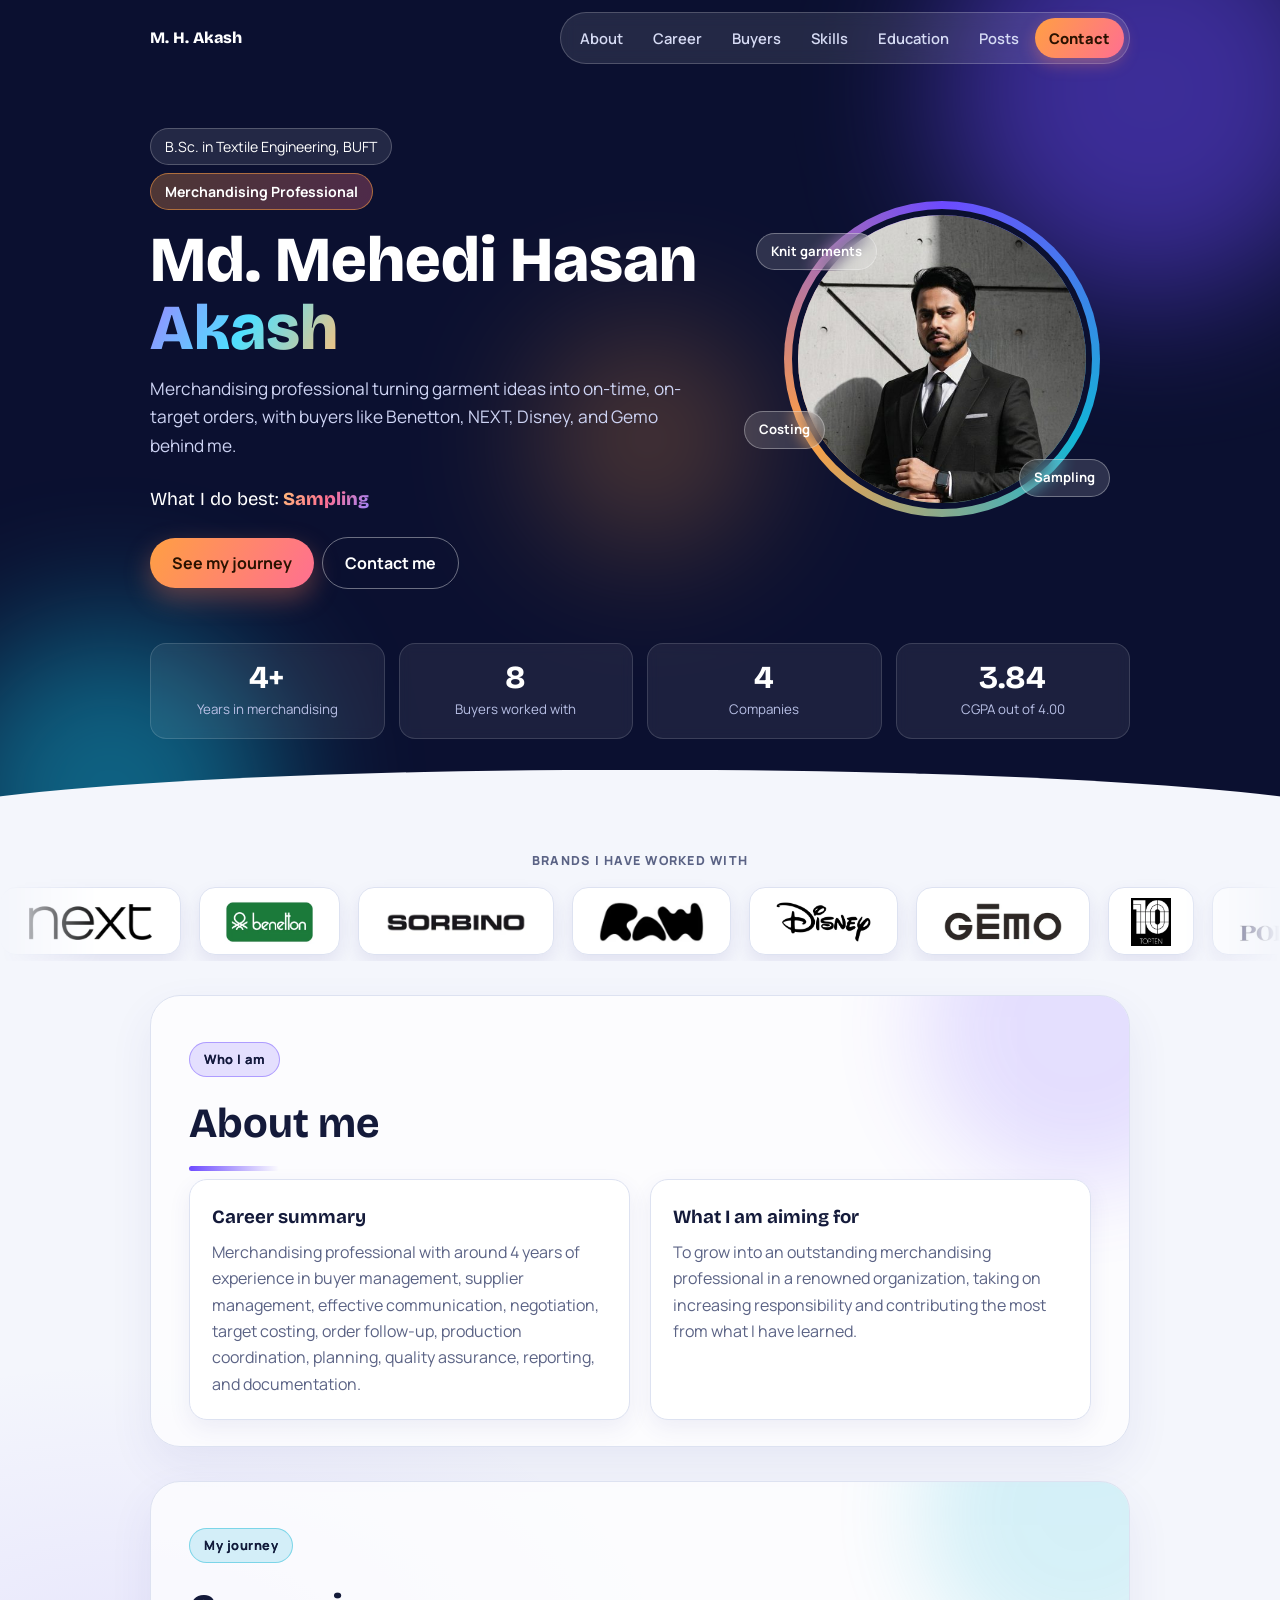
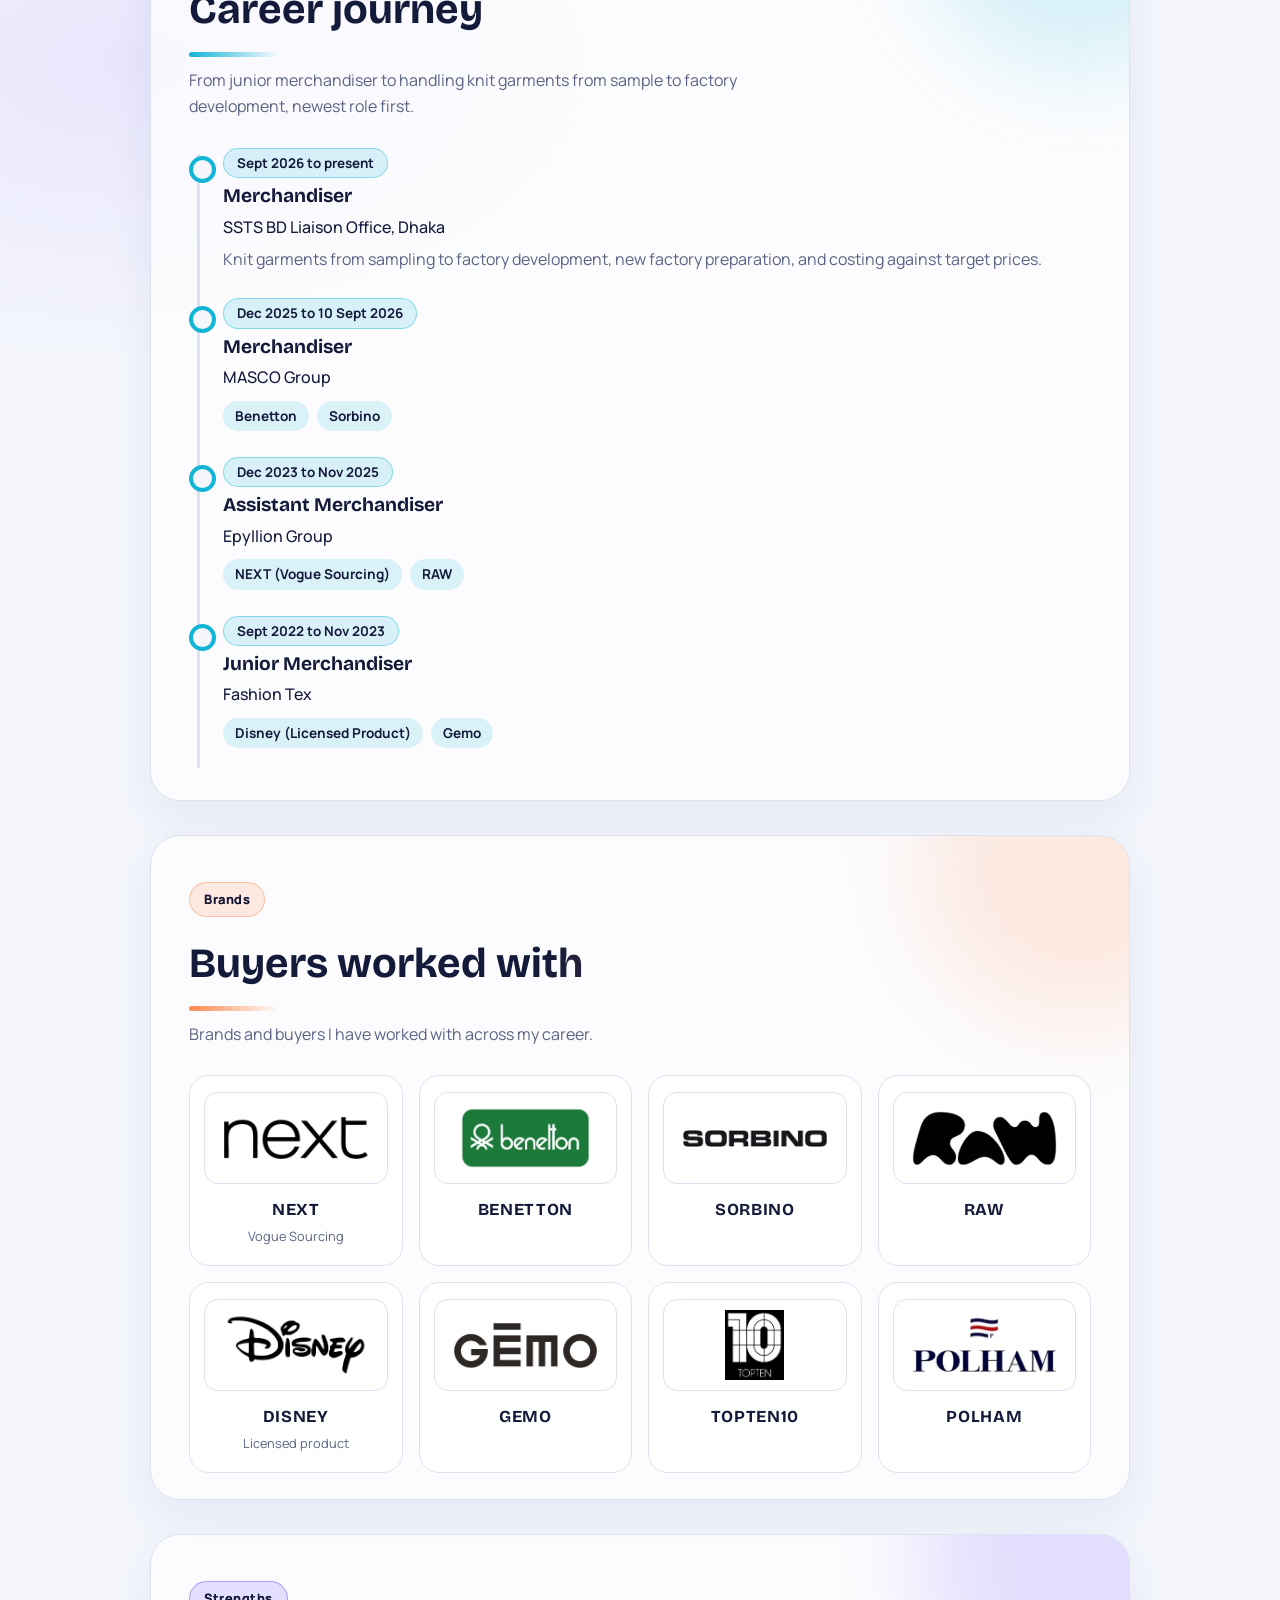
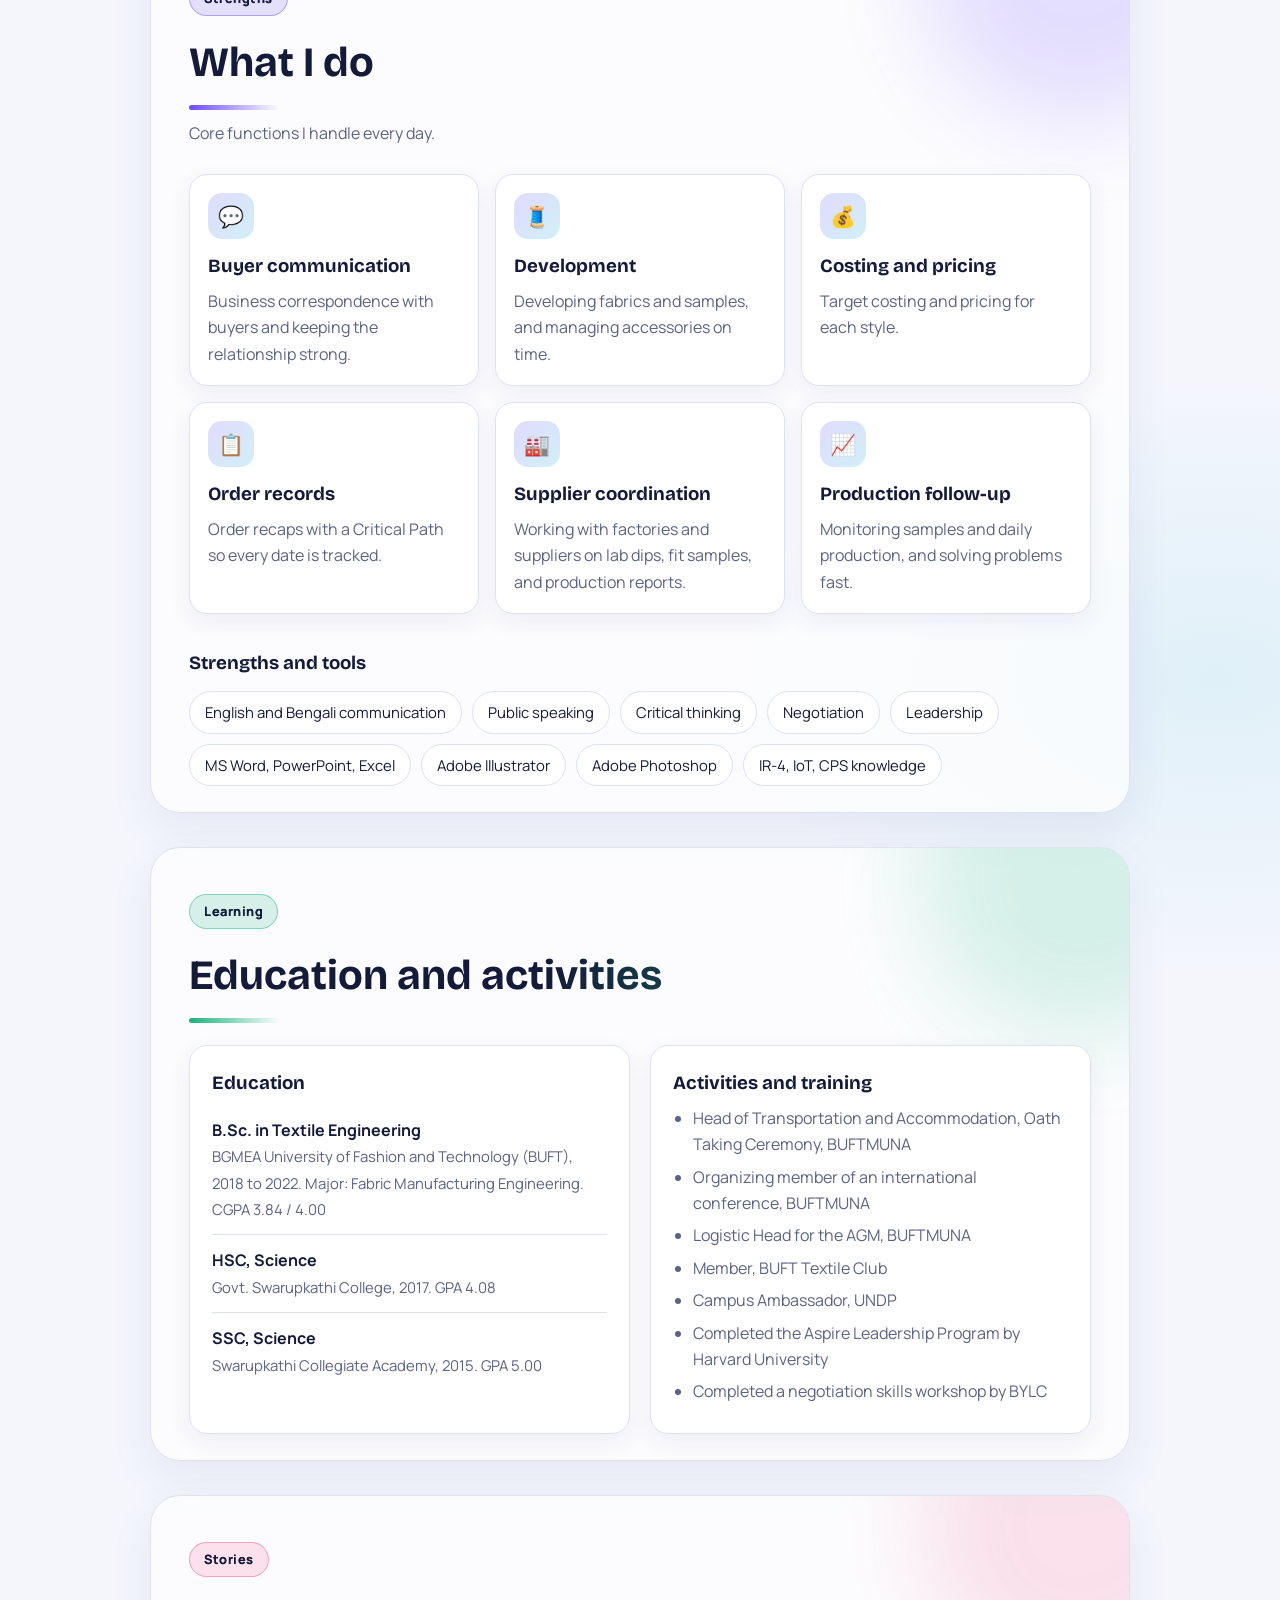
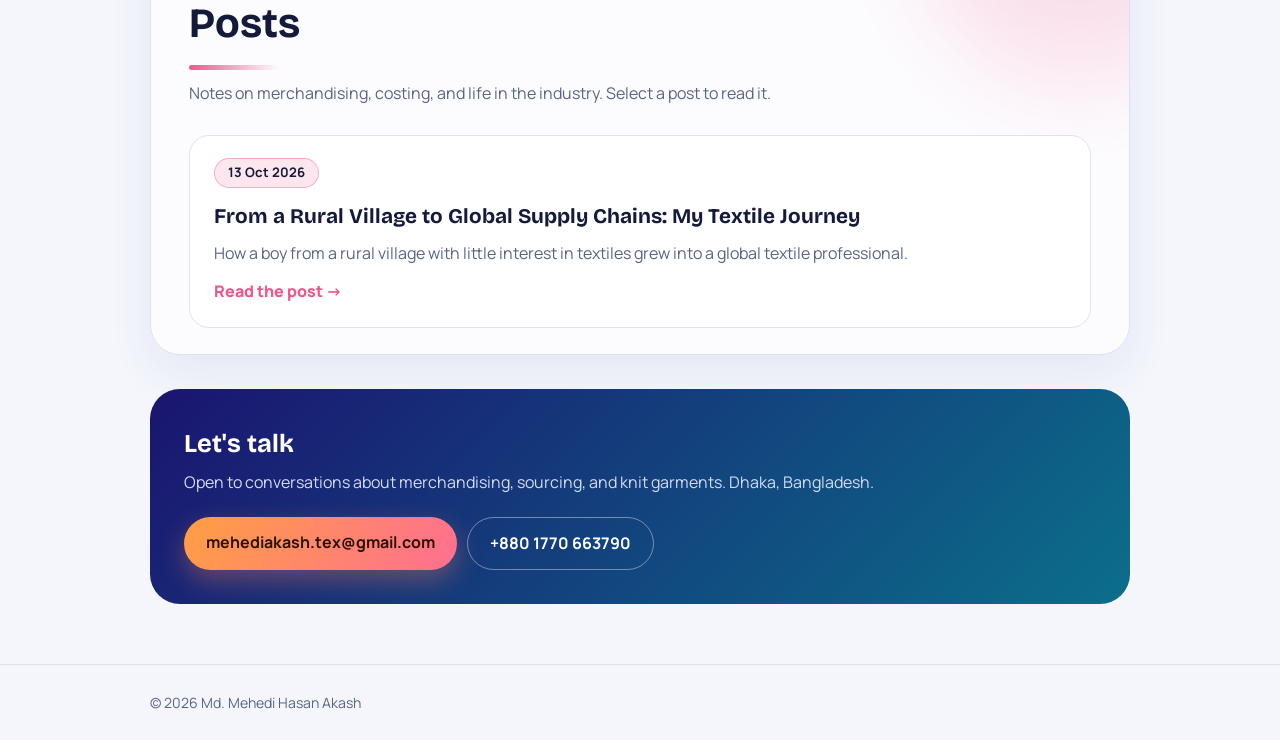
==== commit bb856f55: "Add files via upload" ====
--- a/index.html
+++ b/index.html
@@ -3,208 +3,22 @@
 <head>
 <meta charset="utf-8">
 <meta name="viewport" content="width=device-width, initial-scale=1, viewport-fit=cover">
-<title>Md. Mehedi Hasan Akash | Merchandising Professional</title>
-<meta name="description" content="Portfolio of Md. Mehedi Hasan Akash, B.Sc. in Textile Engineering and garment merchandiser based in Dhaka, Bangladesh.">
+<title>Md. Mehedi Hasan Akash | Merchandiser, Knit Garments | Dhaka, Bangladesh</title>
+<meta name="description" content="Portfolio of Md. Mehedi Hasan Akash, a garment merchandiser and B.Sc. Textile Engineer in Dhaka, Bangladesh. Knit garments, sampling, costing, factory development, and buyer management.">
+<meta name="theme-color" content="#0b1030">
+<link rel="canonical" href="https://mehedi-h-akash.github.io/">
+<link rel="icon" href="data:image/svg+xml,%3Csvg xmlns='http://www.w3.org/2000/svg' viewBox='0 0 100 100'%3E%3Ctext y='.9em' font-size='90'%3E%F0%9F%A7%B5%3C/text%3E%3C/svg%3E">
+<meta property="og:type" content="website">
+<meta property="og:title" content="Md. Mehedi Hasan Akash | Merchandiser, Knit Garments | Dhaka, Bangladesh">
+<meta property="og:description" content="Portfolio of Md. Mehedi Hasan Akash, a garment merchandiser and B.Sc. Textile Engineer in Dhaka, Bangladesh. Knit garments, sampling, costing, factory development, and buyer management.">
+<meta property="og:url" content="https://mehedi-h-akash.github.io/">
+<meta property="og:image" content="https://mehedi-h-akash.github.io/profile.jpg">
+<meta name="twitter:card" content="summary">
+<script type="application/ld+json">{"@context": "https://schema.org", "@type": "Person", "name": "Md. Mehedi Hasan Akash", "url": "https://mehedi-h-akash.github.io/", "image": "https://mehedi-h-akash.github.io/profile.jpg", "jobTitle": "Merchandiser", "worksFor": {"@type": "Organization", "name": "SSTS BD Liaison Office"}, "alumniOf": {"@type": "CollegeOrUniversity", "name": "BGMEA University of Fashion & Technology"}, "address": {"@type": "PostalAddress", "addressLocality": "Dhaka", "addressCountry": "BD"}, "knowsAbout": ["Merchandising", "Knit garments", "Garment costing", "Sampling", "Textile engineering"]}</script>
 <link rel="preconnect" href="https://fonts.googleapis.com">
 <link rel="preconnect" href="https://fonts.gstatic.com" crossorigin>
 <link href="https://fonts.googleapis.com/css2?family=Bricolage+Grotesque:wght@500;700;800&family=Manrope:wght@400;500;700&display=swap" rel="stylesheet">
-<style>
-:root{--bg:#f4f6fc;--card:#fff;--ink:#141a3a;--muted:#5b6385;--line:#dde2f1;--v:#6d4aff;--c:#12b5d6;--a:#ff9f43;--g:linear-gradient(120deg,#6d4aff,#12b5d6);
---head:"Bricolage Grotesque","Segoe UI",system-ui,sans-serif;--body:"Manrope","Segoe UI",system-ui,sans-serif}
-@media (prefers-color-scheme:dark){:root{--bg:#0d1128;--card:#151b3b;--ink:#eaedfa;--muted:#a3abcf;--line:#283058;--v:#8d74ff;--c:#37d0ee}}
-*{box-sizing:border-box}html{scroll-behavior:smooth}
-body{margin:0;background:var(--bg);color:var(--ink);font-family:var(--body);line-height:1.65;padding-bottom:env(safe-area-inset-bottom,0px)}
-a{color:inherit}:focus-visible{outline:3px solid var(--a);outline-offset:3px;border-radius:6px}
-.wrap{max-width:1020px;margin:0 auto;padding:0 20px}
-#bar{position:fixed;top:0;left:0;height:3px;width:0;background:var(--g);z-index:20}
-
-header{position:fixed;top:0;left:0;right:0;z-index:10;padding-top:env(safe-area-inset-top,0px);transition:background .3s,box-shadow .3s}
-header.s{background:color-mix(in srgb,var(--bg) 88%,transparent);backdrop-filter:blur(10px);box-shadow:0 1px 0 var(--line)}
-header .wrap{display:flex;justify-content:space-between;align-items:center;padding-top:12px;padding-bottom:12px}
-.logo{font-family:var(--head);font-weight:800;text-decoration:none;color:#fff;transition:color .3s}
-header.s .logo{color:var(--ink)}
-nav{display:flex;gap:2px;flex-wrap:wrap}
-nav a{text-decoration:none;padding:6px 11px;border-radius:99px;font-size:.9rem;color:#d7dcf5;transition:background .25s,color .25s}
-header.s nav a{color:var(--muted)}
-nav a:hover,nav a.on{background:var(--g);color:#fff}
-
-.hero{position:relative;overflow:hidden;background:#0b1030;color:#fff;padding:128px 0 84px}
-.blob{position:absolute;border-radius:50%;filter:blur(70px);opacity:.5;animation:drift 14s ease-in-out infinite alternate}
-.b1{width:420px;height:420px;background:#6d4aff;top:-120px;right:-80px}
-.b2{width:340px;height:340px;background:#12b5d6;bottom:-140px;left:-60px;animation-delay:-5s}
-.b3{width:220px;height:220px;background:#ff9f43;top:40%;left:42%;opacity:.28;animation-delay:-9s}
-@keyframes drift{to{transform:translate(40px,30px) scale(1.15)}}
-.hero .wrap{position:relative;display:grid;grid-template-columns:1.2fr .8fr;gap:40px;align-items:center}
-.tag{display:inline-block;padding:6px 14px;border-radius:99px;background:rgba(255,255,255,.1);border:1px solid rgba(255,255,255,.22);font-size:.88rem}
-h1{font-family:var(--head);font-weight:800;font-size:clamp(2.3rem,6vw,4rem);line-height:1.05;margin:16px 0 14px}
-h1 span{background:linear-gradient(120deg,#9b86ff,#4fe0ff,#ffc078);-webkit-background-clip:text;background-clip:text;color:transparent}
-.hero p.in{color:#cdd3f3;max-width:50ch;font-size:1.08rem;margin:0 0 24px}
-.btn{display:inline-block;padding:12px 22px;border-radius:99px;text-decoration:none;font-weight:700;transition:transform .25s,box-shadow .25s}
-.btn:hover{transform:translateY(-3px)}
-.b-main{background:linear-gradient(120deg,#ff9f43,#ff6f91);color:#2a1200;box-shadow:0 10px 26px rgba(255,130,90,.35)}
-.b-alt{border:1.5px solid rgba(255,255,255,.4);color:#fff;margin-left:8px}
-.b-alt:hover{background:rgba(255,255,255,.1)}
-.photo{position:relative;width:min(300px,76vw);aspect-ratio:1;margin:0 auto}
-.photo::before{content:"";position:absolute;inset:-8px;border-radius:50%;background:conic-gradient(#6d4aff,#12b5d6,#ff9f43,#6d4aff);animation:spin 9s linear infinite}
-.photo img{position:relative;width:100%;height:100%;object-fit:cover;border-radius:50%;border:6px solid #0b1030;display:block}
-@keyframes spin{to{transform:rotate(1turn)}}
-.hero .wrap.stats{position:relative;display:grid;grid-template-columns:repeat(4,1fr);gap:14px;margin-top:54px}
-.stat{background:rgba(255,255,255,.07);border:1px solid rgba(255,255,255,.14);border-radius:16px;padding:16px;text-align:center;backdrop-filter:blur(6px)}
-.stat b{display:block;font-family:var(--head);font-size:2rem;line-height:1.1}
-.stat small{color:#b9c0e6}
-.in-a{opacity:0;transform:translateY(22px);animation:up .8s cubic-bezier(.2,.7,.2,1) forwards}
-@keyframes up{to{opacity:1;transform:none}}
-
-section{padding:76px 0 4px}
-h2{font-family:var(--head);font-size:clamp(1.7rem,3.5vw,2.3rem);margin:0 0 8px}
-h2::after{content:"";display:block;width:56px;height:4px;border-radius:4px;background:var(--g);margin-top:8px}
-.lead{color:var(--muted);margin:10px 0 28px;max-width:62ch}
-.rv{opacity:0;transform:translateY(28px);transition:opacity .7s,transform .7s cubic-bezier(.2,.7,.2,1)}
-.rv.in{opacity:1;transform:none}
-.two{display:grid;grid-template-columns:1fr 1fr;gap:20px}
-.card{background:var(--card);border:1px solid var(--line);border-radius:18px;padding:22px;transition:transform .3s,box-shadow .3s,border-color .3s}
-.card:hover{transform:translateY(-5px);box-shadow:0 16px 34px rgba(80,70,200,.16);border-color:var(--v)}
-.card h3{font-family:var(--head);margin:0 0 6px}.card p{margin:0;color:var(--muted)}
-
-.tl{position:relative;list-style:none;margin:0;padding:0 0 0 34px}
-.tl::before,.tl .fill{content:"";position:absolute;left:8px;top:6px;bottom:6px;width:3px;border-radius:3px;background:var(--line)}
-.tl .fill{background:var(--g);bottom:auto;height:0;transition:height .15s}
-.tl li{position:relative;padding-bottom:26px}
-.tl li::before{content:"";position:absolute;left:-34px;top:8px;width:19px;height:19px;border-radius:50%;background:var(--bg);border:4px solid var(--v);transition:transform .3s,background .3s}
-.tl li:hover::before{transform:scale(1.25);background:var(--a)}
-.when{font-size:.84rem;color:var(--c);font-weight:700}
-.tl h3{font-family:var(--head);margin:2px 0;font-size:1.2rem}
-.org{font-weight:500}
-.chips{display:flex;flex-wrap:wrap;gap:8px;margin-top:10px}
-.chip{padding:4px 12px;border-radius:99px;background:color-mix(in srgb,var(--v) 14%,transparent);color:var(--v);font-size:.85rem;font-weight:700}
-.core{display:grid;grid-template-columns:repeat(auto-fit,minmax(250px,1fr));gap:16px}
-.core .card{padding:18px}.core .card::before{content:"";display:block;width:34px;height:5px;border-radius:5px;background:var(--g);margin-bottom:12px}
-.pills{display:flex;flex-wrap:wrap;gap:10px;padding:0;margin:0;list-style:none}
-.pills li{background:var(--card);border:1px solid var(--line);padding:8px 15px;border-radius:99px;font-size:.93rem;transition:.25s}
-.pills li:hover{background:var(--g);color:#fff;border-color:transparent;transform:translateY(-3px)}
-.edu{margin:0;padding:0;list-style:none}.edu li{padding:12px 0;border-bottom:1px solid var(--line)}.edu li:last-child{border:0}
-.edu b{display:block}.edu span{color:var(--muted);font-size:.93rem}
-ul.pl{margin:0;padding-left:20px;color:var(--muted)}ul.pl li{margin-bottom:6px}
-
-.post{background:var(--card);border:1px solid var(--line);border-radius:16px;margin-bottom:14px;transition:box-shadow .3s,border-color .3s}
-.post:hover,.post.open{border-color:var(--v);box-shadow:0 12px 28px rgba(80,70,200,.14)}
-.post button{all:unset;display:block;width:100%;box-sizing:border-box;cursor:pointer;padding:18px 20px}
-.post button:focus-visible{outline:3px solid var(--a);outline-offset:-3px}
-.meta{font-size:.82rem;color:var(--c);font-weight:700}
-.post h3{font-family:var(--head);margin:3px 0 4px;font-size:1.2rem}
-.sum{color:var(--muted);font-size:.95rem}
-.pb{display:grid;grid-template-rows:0fr;transition:grid-template-rows .45s ease}
-.post.open .pb{grid-template-rows:1fr}
-.pb>div{overflow:hidden;padding:0 20px}.post.open .pb>div{padding-bottom:16px}
-.pb p{margin:0 0 12px;max-width:66ch}
-.contact{background:linear-gradient(135deg,#1b1470,#0b6f8a);color:#fff;border-radius:22px;padding:34px;display:flex;flex-wrap:wrap;gap:22px;justify-content:space-between;align-items:center}
-.contact h3{font-family:var(--head);font-size:1.6rem;margin:0 0 4px}.contact p{margin:0;color:#d4dcf8}
-footer{margin-top:60px;padding:26px 0;border-top:1px solid var(--line);color:var(--muted);font-size:.88rem}
-@media (max-width:780px){.hero .wrap,.two{grid-template-columns:1fr}.photo{order:-1;width:min(230px,60vw)}.hero .wrap.stats{grid-template-columns:1fr 1fr}.b-alt{margin:10px 0 0}nav a{padding:6px 7px;font-size:.82rem}}
-@media (prefers-reduced-motion:reduce){*{animation:none!important;transition:none!important}html{scroll-behavior:auto}.in-a,.rv{opacity:1;transform:none}}
-
-:root{--panel:rgba(255,255,255,.72)}
-@media (prefers-color-scheme:dark){:root{--panel:rgba(21,27,59,.62)}}
-body{background:radial-gradient(900px 500px at 10% 30%,rgba(109,74,255,.09),transparent 60%),radial-gradient(800px 500px at 95% 70%,rgba(18,181,214,.09),transparent 60%),var(--bg)}
-.tags{display:flex;flex-direction:column;align-items:flex-start;gap:8px}
-.tag2{background:linear-gradient(120deg,rgba(255,159,67,.28),rgba(255,111,145,.28));border-color:rgba(255,159,67,.55);font-weight:700}
-main section{position:relative;margin:34px 0;padding:46px 38px 26px;border-radius:30px;background:var(--panel);border:1px solid var(--line);overflow:hidden;--acc:var(--v);box-shadow:0 18px 44px rgba(70,60,150,.08)}
-main section::before{content:"";position:absolute;width:320px;height:320px;border-radius:50%;right:-110px;top:-130px;background:var(--acc);opacity:.16;filter:blur(46px);pointer-events:none}
-main section>*{position:relative}
-#career{--acc:var(--c)}#buyers{--acc:#ff8a4c}#education{--acc:#18b57a}#posts{--acc:#f0568a}
-#contact{background:none;border:0;box-shadow:none;padding:0}#contact::before{display:none}
-main h2{font-size:clamp(1.9rem,4vw,2.6rem)}
-main h2::after{width:90px;height:5px;background:linear-gradient(90deg,var(--acc),transparent)}
-.card{box-shadow:0 8px 22px rgba(70,60,150,.08)}
-.card:hover,.post:hover,.post.open{border-color:var(--acc)}
-.tl li::before{border-color:var(--acc)}.when{color:var(--acc)}
-.chip{background:color-mix(in srgb,var(--acc) 15%,transparent);color:var(--ink)}
-.core .card::before{content:"\1F4AC";display:grid;place-items:center;width:46px;height:46px;border-radius:14px;margin-bottom:12px;font-size:1.3rem;background:linear-gradient(135deg,rgba(109,74,255,.2),rgba(18,181,214,.2))}
-.core .card:nth-child(2)::before{content:"\1F9F5"}.core .card:nth-child(3)::before{content:"\1F4B0"}.core .card:nth-child(4)::before{content:"\1F4CB"}.core .card:nth-child(5)::before{content:"\1F3ED"}.core .card:nth-child(6)::before{content:"\1F4C8"}
-.buyers{display:grid;grid-template-columns:repeat(auto-fill,minmax(150px,1fr));gap:16px}
-.buyer{background:var(--card);border:1px solid var(--line);border-radius:20px;padding:22px 12px 18px;text-align:center;min-height:152px;transition:transform .3s,box-shadow .3s,border-color .3s}
-.buyer:hover{transform:translateY(-7px) rotate(-1deg);box-shadow:0 18px 34px rgba(255,138,76,.22);border-color:var(--acc)}
-.buyer i{display:grid;place-items:center;width:54px;height:54px;margin:0 auto 12px;border-radius:50%;font-style:normal;font-family:var(--head);font-weight:800;font-size:1.35rem;color:#fff;background:linear-gradient(135deg,#6d4aff,#12b5d6)}
-.buyer:nth-child(3n+2) i{background:linear-gradient(135deg,#ff9f43,#ff6f91)}.buyer:nth-child(3n) i{background:linear-gradient(135deg,#18b57a,#12b5d6)}
-.buyer b{display:block;font-family:var(--head);font-size:1.05rem;letter-spacing:.04em;text-transform:uppercase}
-.buyer small{display:block;color:var(--muted);font-size:.8rem;margin-top:2px}
-@media (max-width:780px){main section{padding:32px 18px 14px;border-radius:22px;margin:22px 0}.buyers{grid-template-columns:1fr 1fr}}
-
-html{scroll-padding-top:86px}
-.ic,.mb{display:none}
-nav{padding:5px;border-radius:99px;background:rgba(255,255,255,.1);border:1px solid rgba(255,255,255,.2);backdrop-filter:blur(8px)}
-header.s nav{background:var(--card);border-color:var(--line)}
-nav a{font-weight:600;font-size:.92rem;padding:8px 14px}
-@media (max-width:780px){
-header nav,header.s nav{position:fixed;left:12px;right:12px;top:calc(env(safe-area-inset-top,0px) + 70px);display:grid;grid-template-columns:1fr 1fr;gap:10px;padding:14px;border-radius:26px;background:var(--card);border:1px solid var(--line);backdrop-filter:none;box-shadow:0 26px 60px rgba(30,20,100,.35);opacity:0;visibility:hidden;transform:translateY(-14px) scale(.98);transition:opacity .3s,transform .3s,visibility .3s}
-header.o nav{opacity:1;visibility:visible;transform:none}
-nav a,header.s nav a{display:flex;align-items:center;gap:10px;padding:14px;border-radius:18px;font-size:1.02rem;font-weight:700;color:var(--ink);background:color-mix(in srgb,var(--v) 10%,transparent)}
-nav a .ic{display:grid;place-items:center;width:38px;height:38px;border-radius:12px;font-size:1.1rem;background:var(--g)}
-.mb{display:grid;place-content:center;gap:5px;width:48px;height:48px;border-radius:16px;border:1px solid rgba(255,255,255,.4);background:rgba(255,255,255,.14);cursor:pointer;padding:0}
-.mb span{display:block;width:22px;height:2.5px;border-radius:2px;background:#fff;transition:transform .3s,opacity .3s,background .3s}
-header.s .mb,header.o .mb{border-color:var(--line);background:var(--card)}
-header.s .mb span,header.o .mb span{background:var(--ink)}
-header.o .mb span:nth-child(1){transform:translateY(7.5px) rotate(45deg)}
-header.o .mb span:nth-child(2){opacity:0}
-header.o .mb span:nth-child(3){transform:translateY(-7.5px) rotate(-45deg)}
-header.o{background:color-mix(in srgb,var(--bg) 92%,transparent);backdrop-filter:blur(10px)}
-header.o .logo{color:var(--ink)}
-}
-header nav a.on,header.s nav a.on,header nav a:hover,header.s nav a:hover{background:var(--g);color:#fff}
-header nav a.on .ic{background:rgba(255,255,255,.25)}
-header nav a.cta,header.s nav a.cta{background:linear-gradient(120deg,#ff9f43,#ff6f91);color:#2a1200;font-weight:800;box-shadow:0 6px 16px rgba(255,130,90,.35)}
-@media (max-width:780px){header nav a.cta,header.s nav a.cta{grid-column:1/-1;justify-content:center}}
-
-.buyer .lg{display:grid;place-items:center;height:92px;padding:10px 12px;margin-bottom:12px;border-radius:14px;background:#fff;border:1px solid var(--line);overflow:hidden}
-.buyer .lg img{display:block;max-width:100%;max-height:70px;object-fit:contain;transition:transform .35s}
-.buyer:hover .lg img{transform:scale(1.08)}
-.buyer .lg i{margin:0}
-.buyer{padding:16px 14px 18px;min-height:178px}
-.buyers{grid-template-columns:repeat(auto-fill,minmax(170px,1fr))}
-@media (max-width:780px){.buyers{grid-template-columns:1fr 1fr}.buyer .lg{height:84px}.buyer .lg img{max-height:62px}}
-
-/* pill-style labels down the page */
-main h2::before{display:table;margin-bottom:12px;padding:6px 14px;border-radius:99px;font-family:var(--body);font-size:.8rem;font-weight:700;letter-spacing:.04em;color:var(--ink);background:color-mix(in srgb,var(--acc) 16%,transparent);border:1px solid color-mix(in srgb,var(--acc) 45%,transparent)}
-#about h2::before{content:"Who I am"}#career h2::before{content:"My journey"}#buyers h2::before{content:"Brands"}#skills h2::before{content:"Strengths"}#education h2::before{content:"Learning"}#posts h2::before{content:"Stories"}
-.when,.meta{display:inline-block;padding:3px 13px;border-radius:99px;color:var(--ink);background:color-mix(in srgb,var(--acc) 15%,transparent);border:1px solid color-mix(in srgb,var(--acc) 42%,transparent)}
-.meta{margin-bottom:4px}
-
-/* dropdown menu (phones), redesigned */
-#ov{position:fixed;inset:0;z-index:8;background:rgba(8,10,30,.55);backdrop-filter:blur(3px);opacity:0;visibility:hidden;transition:opacity .3s,visibility .3s}
-body.mo #ov{opacity:1;visibility:visible}
-@media (max-width:780px){
-header nav::before{content:"Jump to a section";grid-column:1/-1;padding:2px 6px 4px;font-size:.76rem;font-weight:800;letter-spacing:.08em;text-transform:uppercase;color:var(--muted)}
-header nav a,header.s nav a{opacity:0;transform:translateY(12px);transition:opacity .35s,transform .35s,background .25s}
-header.o nav a{opacity:1;transform:none}
-header.o nav a:nth-child(1){transition-delay:.05s}header.o nav a:nth-child(2){transition-delay:.09s}header.o nav a:nth-child(3){transition-delay:.13s}header.o nav a:nth-child(4){transition-delay:.17s}header.o nav a:nth-child(5){transition-delay:.21s}header.o nav a:nth-child(6){transition-delay:.25s}header.o nav a:nth-child(7){transition-delay:.29s}
-header nav a:nth-child(2) .ic{background:linear-gradient(135deg,#12b5d6,#18b57a)}
-header nav a:nth-child(3) .ic{background:linear-gradient(135deg,#ff9f43,#ff6f91)}
-header nav a:nth-child(5) .ic{background:linear-gradient(135deg,#18b57a,#12b5d6)}
-header nav a:nth-child(6) .ic{background:linear-gradient(135deg,#f0568a,#ff9f43)}
-}
-/* extra eye-catching touches */
-.hero::after{content:"";position:absolute;left:0;right:0;bottom:-1px;height:54px;background:var(--bg);clip-path:ellipse(58% 100% at 50% 100%);z-index:1}
-.rot{font-family:var(--head);font-size:1.15rem;margin:0 0 22px;color:#fff}
-.rot span{display:inline-block;background:linear-gradient(120deg,#ffc078,#ff6f91,#9b86ff);-webkit-background-clip:text;background-clip:text;color:transparent;font-weight:800;transition:opacity .35s,transform .35s}
-.fc{position:absolute;z-index:2;padding:7px 14px;border-radius:99px;background:rgba(255,255,255,.14);border:1px solid rgba(255,255,255,.32);backdrop-filter:blur(8px);font-size:.82rem;font-weight:700;color:#fff;white-space:nowrap;animation:fl 4.5s ease-in-out infinite alternate}
-.c1{top:8%;left:-12%}.c2{bottom:20%;left:-16%;animation-delay:-1.5s}.c3{bottom:4%;right:-6%;animation-delay:-3s}
-@keyframes fl{to{transform:translateY(-12px)}}
-.marq-t{margin:28px 0 0;text-align:center;font-size:.78rem;font-weight:800;letter-spacing:.1em;text-transform:uppercase;color:var(--muted)}
-.marq{overflow:hidden;padding:16px 0 6px;-webkit-mask-image:linear-gradient(90deg,transparent,#000 8%,#000 92%,transparent);mask-image:linear-gradient(90deg,transparent,#000 8%,#000 92%,transparent)}
-.mt{display:flex;gap:18px;width:max-content;animation:mq 36s linear infinite}
-.marq:hover .mt{animation-play-state:paused}
-.mi{flex:none;display:grid;place-items:center;height:68px;padding:10px 22px;border-radius:16px;background:#fff;border:1px solid var(--line);box-shadow:0 8px 18px rgba(70,60,150,.1)}
-.mi img{display:block;height:48px;width:auto;max-width:150px;object-fit:contain}
-@keyframes mq{to{transform:translateX(calc(-50% - 9px))}}
-main h2{background:linear-gradient(100deg,var(--ink) 40%,var(--acc));-webkit-background-clip:text;background-clip:text;color:transparent}
-main h2::before{-webkit-text-fill-color:var(--ink)}
-.up{position:fixed;right:16px;bottom:calc(16px + env(safe-area-inset-bottom,0px));z-index:9;width:46px;height:46px;border-radius:50%;display:grid;place-items:center;text-decoration:none;color:#fff;font-size:1.3rem;background:var(--g);box-shadow:0 10px 24px rgba(80,70,220,.4);opacity:0;transform:translateY(14px);pointer-events:none;transition:opacity .3s,transform .3s}
-.up.on{opacity:1;transform:none;pointer-events:auto}
-@media (max-width:780px){.c1{left:-6%}.c2{left:-8%}}
-/* pictures inside posts */
-.pb img{display:block;max-width:100%;height:auto;margin:6px 0 16px;border-radius:16px;border:1px solid var(--line);box-shadow:0 10px 26px rgba(70,60,150,.14)}
-.pb p:has(>img){max-width:none}
-</style>
+<link rel="stylesheet" href="style.css">
 </head>
 <body>
 <div id="ov"></div>
@@ -281,7 +95,7 @@
 <li>Completed a negotiation skills workshop by BYLC</li></ul></div>
 </div></section>
 
-<section id="posts"><h2 class="rv">Posts</h2><p class="lead rv">Notes on merchandising, costing, and life in the industry. Select a post to read it.</p><div id="postList"></div></section>
+<section id="posts"><h2 class="rv">Posts</h2><p class="lead rv">Notes on merchandising, costing, and life in the industry. Select a post to read it.</p><div class="plist"><a class="pcard rv" href="rural-village-to-global-supply-chains.html"><span class="meta">13 Oct 2026</span><h3>From a Rural Village to Global Supply Chains: My Textile Journey</h3><p>How a boy from a rural village with little interest in textiles grew into a global textile professional.</p><span class="more">Read the post &rarr;</span></a></div></section>
 
 <section id="contact"><div class="contact rv"><div><h3>Let's talk</h3><p>Open to conversations about merchandising, sourcing, and knit garments. Dhaka, Bangladesh.</p></div>
 <div style="display:flex;flex-wrap:wrap;gap:10px"><a class="btn b-main" href="mailto:mehediakash.tex@gmail.com">mehediakash.tex@gmail.com</a><a class="btn b-alt" style="margin-left:0" href="tel:+8801770663790">+880 1770 663790</a></div></div></section>
@@ -290,16 +104,6 @@
 
 <a href="#top" id="up" class="up" aria-label="Back to top">&uarr;</a>
 <script>
-/* HOW TO ADD A POST: copy one block, paste it at the TOP of the list, change the
-   date, title, summary and text (each string in "text" is one paragraph). Save and re-upload. */
-var POSTS=[
-{"date": "13 Oct 2026", "title": "From a Rural Village to Global Supply Chains: My Textile Journey", "summary": "How a boy from a rural village with little interest in textiles grew into a global textile professional.", "text": ["Growing up as a boy in a rural village, the intricate world of global apparel supply chains felt lightyears away. I was fortunate to have a strong, merit-based educational background, but to be completely honest, I initially had very little interest in the textile sector. It simply wasn't on my radar.", "But life has a funny way of steering you toward your true calling.", "Slowly, an unexpected curiosity began to take root. I became deeply fascinated by the sheer complexity and engineering of how garments are made. I wanted to understand the entire lifecycle—how a raw, simple fiber is spun, dyed, cut, and transformed into a finished product worn by someone halfway across the world. Driven by this keen desire to learn, and bolstered by my academic foundations—which eventually led me through my Knitwear Industry Management studies at BUFT—I fully committed myself to this dynamic industry.", "My professional journey was forged in the fast-paced environments of some of the top-tier organizations in Bangladesh. Working with industry giants like <strong>Epyllion Group</strong> and <strong>Masco Group</strong> provided a tremendous learning curve. Those early years were a mixture of everything: immense pressure, incredible teamwork, long hours, and invaluable hands-on experience. Those factory floors taught me the granular realities of apparel manufacturing and the resilience required to thrive in it.", "Today, that journey has brought me to a proud new chapter as a Merchandiser at <strong>SSTS BD</strong>, a multinational liaison office. In this role, I get to bridge the gap between global buyers and local execution, applying every lesson I've learned from the ground up to ensure flawless product delivery.", "Looking back, the feeling is entirely mutual: I have given my dedication and hard work to the RMG sector, and in return, it has transformed a rural boy into a global textile professional. It has been a tremendous ride so far, and the passion that started as a small spark continues to drive me forward every single day."]}
-];
-var L=document.getElementById("postList");
-if(!POSTS.length)L.innerHTML='<p class="lead">No posts yet. Check back soon.</p>';
-POSTS.forEach(function(p,i){var a=document.createElement("article");a.className="post rv";var id="p"+i;
-a.innerHTML='<button type="button" aria-expanded="false" aria-controls="'+id+'"><div class="meta">'+p.date+'</div><h3>'+p.title+'</h3><div class="sum">'+p.summary+'</div></button><div class="pb" id="'+id+'"><div>'+p.text.map(function(t){return"<p>"+t+"</p>"}).join("")+'</div></div>';
-var b=a.querySelector("button");b.addEventListener("click",function(){var o=a.classList.toggle("open");b.setAttribute("aria-expanded",o)});L.appendChild(a)});
 document.getElementById("yr").textContent=new Date().getFullYear();
 
 /* scroll reveal */
--- a/style.css
+++ b/style.css
@@ -0,0 +1,224 @@
+:root{--bg:#f4f6fc;--card:#fff;--ink:#141a3a;--muted:#5b6385;--line:#dde2f1;--v:#6d4aff;--c:#12b5d6;--a:#ff9f43;--g:linear-gradient(120deg,#6d4aff,#12b5d6);
+--head:"Bricolage Grotesque","Segoe UI",system-ui,sans-serif;--body:"Manrope","Segoe UI",system-ui,sans-serif}
+@media (prefers-color-scheme:dark){:root{--bg:#0d1128;--card:#151b3b;--ink:#eaedfa;--muted:#a3abcf;--line:#283058;--v:#8d74ff;--c:#37d0ee}}
+*{box-sizing:border-box}html{scroll-behavior:smooth}
+body{margin:0;background:var(--bg);color:var(--ink);font-family:var(--body);line-height:1.65;padding-bottom:env(safe-area-inset-bottom,0px)}
+a{color:inherit}:focus-visible{outline:3px solid var(--a);outline-offset:3px;border-radius:6px}
+.wrap{max-width:1020px;margin:0 auto;padding:0 20px}
+#bar{position:fixed;top:0;left:0;height:3px;width:0;background:var(--g);z-index:20}
+
+header{position:fixed;top:0;left:0;right:0;z-index:10;padding-top:env(safe-area-inset-top,0px);transition:background .3s,box-shadow .3s}
+header.s{background:color-mix(in srgb,var(--bg) 88%,transparent);backdrop-filter:blur(10px);box-shadow:0 1px 0 var(--line)}
+header .wrap{display:flex;justify-content:space-between;align-items:center;padding-top:12px;padding-bottom:12px}
+.logo{font-family:var(--head);font-weight:800;text-decoration:none;color:#fff;transition:color .3s}
+header.s .logo{color:var(--ink)}
+nav{display:flex;gap:2px;flex-wrap:wrap}
+nav a{text-decoration:none;padding:6px 11px;border-radius:99px;font-size:.9rem;color:#d7dcf5;transition:background .25s,color .25s}
+header.s nav a{color:var(--muted)}
+nav a:hover,nav a.on{background:var(--g);color:#fff}
+
+.hero{position:relative;overflow:hidden;background:#0b1030;color:#fff;padding:128px 0 84px}
+.blob{position:absolute;border-radius:50%;filter:blur(70px);opacity:.5;animation:drift 14s ease-in-out infinite alternate}
+.b1{width:420px;height:420px;background:#6d4aff;top:-120px;right:-80px}
+.b2{width:340px;height:340px;background:#12b5d6;bottom:-140px;left:-60px;animation-delay:-5s}
+.b3{width:220px;height:220px;background:#ff9f43;top:40%;left:42%;opacity:.28;animation-delay:-9s}
+@keyframes drift{to{transform:translate(40px,30px) scale(1.15)}}
+.hero .wrap{position:relative;display:grid;grid-template-columns:1.2fr .8fr;gap:40px;align-items:center}
+.tag{display:inline-block;padding:6px 14px;border-radius:99px;background:rgba(255,255,255,.1);border:1px solid rgba(255,255,255,.22);font-size:.88rem}
+h1{font-family:var(--head);font-weight:800;font-size:clamp(2.3rem,6vw,4rem);line-height:1.05;margin:16px 0 14px}
+h1 span{background:linear-gradient(120deg,#9b86ff,#4fe0ff,#ffc078);-webkit-background-clip:text;background-clip:text;color:transparent}
+.hero p.in{color:#cdd3f3;max-width:50ch;font-size:1.08rem;margin:0 0 24px}
+.btn{display:inline-block;padding:12px 22px;border-radius:99px;text-decoration:none;font-weight:700;transition:transform .25s,box-shadow .25s}
+.btn:hover{transform:translateY(-3px)}
+.b-main{background:linear-gradient(120deg,#ff9f43,#ff6f91);color:#2a1200;box-shadow:0 10px 26px rgba(255,130,90,.35)}
+.b-alt{border:1.5px solid rgba(255,255,255,.4);color:#fff;margin-left:8px}
+.b-alt:hover{background:rgba(255,255,255,.1)}
+.photo{position:relative;width:min(300px,76vw);aspect-ratio:1;margin:0 auto}
+.photo::before{content:"";position:absolute;inset:-8px;border-radius:50%;background:conic-gradient(#6d4aff,#12b5d6,#ff9f43,#6d4aff);animation:spin 9s linear infinite}
+.photo img{position:relative;width:100%;height:100%;object-fit:cover;border-radius:50%;border:6px solid #0b1030;display:block}
+@keyframes spin{to{transform:rotate(1turn)}}
+.hero .wrap.stats{position:relative;display:grid;grid-template-columns:repeat(4,1fr);gap:14px;margin-top:54px}
+.stat{background:rgba(255,255,255,.07);border:1px solid rgba(255,255,255,.14);border-radius:16px;padding:16px;text-align:center;backdrop-filter:blur(6px)}
+.stat b{display:block;font-family:var(--head);font-size:2rem;line-height:1.1}
+.stat small{color:#b9c0e6}
+.in-a{opacity:0;transform:translateY(22px);animation:up .8s cubic-bezier(.2,.7,.2,1) forwards}
+@keyframes up{to{opacity:1;transform:none}}
+
+section{padding:76px 0 4px}
+h2{font-family:var(--head);font-size:clamp(1.7rem,3.5vw,2.3rem);margin:0 0 8px}
+h2::after{content:"";display:block;width:56px;height:4px;border-radius:4px;background:var(--g);margin-top:8px}
+.lead{color:var(--muted);margin:10px 0 28px;max-width:62ch}
+.rv{opacity:0;transform:translateY(28px);transition:opacity .7s,transform .7s cubic-bezier(.2,.7,.2,1)}
+.rv.in{opacity:1;transform:none}
+.two{display:grid;grid-template-columns:1fr 1fr;gap:20px}
+.card{background:var(--card);border:1px solid var(--line);border-radius:18px;padding:22px;transition:transform .3s,box-shadow .3s,border-color .3s}
+.card:hover{transform:translateY(-5px);box-shadow:0 16px 34px rgba(80,70,200,.16);border-color:var(--v)}
+.card h3{font-family:var(--head);margin:0 0 6px}.card p{margin:0;color:var(--muted)}
+
+.tl{position:relative;list-style:none;margin:0;padding:0 0 0 34px}
+.tl::before,.tl .fill{content:"";position:absolute;left:8px;top:6px;bottom:6px;width:3px;border-radius:3px;background:var(--line)}
+.tl .fill{background:var(--g);bottom:auto;height:0;transition:height .15s}
+.tl li{position:relative;padding-bottom:26px}
+.tl li::before{content:"";position:absolute;left:-34px;top:8px;width:19px;height:19px;border-radius:50%;background:var(--bg);border:4px solid var(--v);transition:transform .3s,background .3s}
+.tl li:hover::before{transform:scale(1.25);background:var(--a)}
+.when{font-size:.84rem;color:var(--c);font-weight:700}
+.tl h3{font-family:var(--head);margin:2px 0;font-size:1.2rem}
+.org{font-weight:500}
+.chips{display:flex;flex-wrap:wrap;gap:8px;margin-top:10px}
+.chip{padding:4px 12px;border-radius:99px;background:color-mix(in srgb,var(--v) 14%,transparent);color:var(--v);font-size:.85rem;font-weight:700}
+.core{display:grid;grid-template-columns:repeat(auto-fit,minmax(250px,1fr));gap:16px}
+.core .card{padding:18px}.core .card::before{content:"";display:block;width:34px;height:5px;border-radius:5px;background:var(--g);margin-bottom:12px}
+.pills{display:flex;flex-wrap:wrap;gap:10px;padding:0;margin:0;list-style:none}
+.pills li{background:var(--card);border:1px solid var(--line);padding:8px 15px;border-radius:99px;font-size:.93rem;transition:.25s}
+.pills li:hover{background:var(--g);color:#fff;border-color:transparent;transform:translateY(-3px)}
+.edu{margin:0;padding:0;list-style:none}.edu li{padding:12px 0;border-bottom:1px solid var(--line)}.edu li:last-child{border:0}
+.edu b{display:block}.edu span{color:var(--muted);font-size:.93rem}
+ul.pl{margin:0;padding-left:20px;color:var(--muted)}ul.pl li{margin-bottom:6px}
+
+.post{background:var(--card);border:1px solid var(--line);border-radius:16px;margin-bottom:14px;transition:box-shadow .3s,border-color .3s}
+.post:hover,.post.open{border-color:var(--v);box-shadow:0 12px 28px rgba(80,70,200,.14)}
+.post button{all:unset;display:block;width:100%;box-sizing:border-box;cursor:pointer;padding:18px 20px}
+.post button:focus-visible{outline:3px solid var(--a);outline-offset:-3px}
+.meta{font-size:.82rem;color:var(--c);font-weight:700}
+.post h3{font-family:var(--head);margin:3px 0 4px;font-size:1.2rem}
+.sum{color:var(--muted);font-size:.95rem}
+.pb{display:grid;grid-template-rows:0fr;transition:grid-template-rows .45s ease}
+.post.open .pb{grid-template-rows:1fr}
+.pb>div{overflow:hidden;padding:0 20px}.post.open .pb>div{padding-bottom:16px}
+.pb p{margin:0 0 12px;max-width:66ch}
+.contact{background:linear-gradient(135deg,#1b1470,#0b6f8a);color:#fff;border-radius:22px;padding:34px;display:flex;flex-wrap:wrap;gap:22px;justify-content:space-between;align-items:center}
+.contact h3{font-family:var(--head);font-size:1.6rem;margin:0 0 4px}.contact p{margin:0;color:#d4dcf8}
+footer{margin-top:60px;padding:26px 0;border-top:1px solid var(--line);color:var(--muted);font-size:.88rem}
+@media (max-width:780px){.hero .wrap,.two{grid-template-columns:1fr}.photo{order:-1;width:min(230px,60vw)}.hero .wrap.stats{grid-template-columns:1fr 1fr}.b-alt{margin:10px 0 0}nav a{padding:6px 7px;font-size:.82rem}}
+@media (prefers-reduced-motion:reduce){*{animation:none!important;transition:none!important}html{scroll-behavior:auto}.in-a,.rv{opacity:1;transform:none}}
+
+:root{--panel:rgba(255,255,255,.72)}
+@media (prefers-color-scheme:dark){:root{--panel:rgba(21,27,59,.62)}}
+body{background:radial-gradient(900px 500px at 10% 30%,rgba(109,74,255,.09),transparent 60%),radial-gradient(800px 500px at 95% 70%,rgba(18,181,214,.09),transparent 60%),var(--bg)}
+.tags{display:flex;flex-direction:column;align-items:flex-start;gap:8px}
+.tag2{background:linear-gradient(120deg,rgba(255,159,67,.28),rgba(255,111,145,.28));border-color:rgba(255,159,67,.55);font-weight:700}
+main section{position:relative;margin:34px 0;padding:46px 38px 26px;border-radius:30px;background:var(--panel);border:1px solid var(--line);overflow:hidden;--acc:var(--v);box-shadow:0 18px 44px rgba(70,60,150,.08)}
+main section::before{content:"";position:absolute;width:320px;height:320px;border-radius:50%;right:-110px;top:-130px;background:var(--acc);opacity:.16;filter:blur(46px);pointer-events:none}
+main section>*{position:relative}
+#career{--acc:var(--c)}#buyers{--acc:#ff8a4c}#education{--acc:#18b57a}#posts{--acc:#f0568a}
+#contact{background:none;border:0;box-shadow:none;padding:0}#contact::before{display:none}
+main h2{font-size:clamp(1.9rem,4vw,2.6rem)}
+main h2::after{width:90px;height:5px;background:linear-gradient(90deg,var(--acc),transparent)}
+.card{box-shadow:0 8px 22px rgba(70,60,150,.08)}
+.card:hover,.post:hover,.post.open{border-color:var(--acc)}
+.tl li::before{border-color:var(--acc)}.when{color:var(--acc)}
+.chip{background:color-mix(in srgb,var(--acc) 15%,transparent);color:var(--ink)}
+.core .card::before{content:"\1F4AC";display:grid;place-items:center;width:46px;height:46px;border-radius:14px;margin-bottom:12px;font-size:1.3rem;background:linear-gradient(135deg,rgba(109,74,255,.2),rgba(18,181,214,.2))}
+.core .card:nth-child(2)::before{content:"\1F9F5"}.core .card:nth-child(3)::before{content:"\1F4B0"}.core .card:nth-child(4)::before{content:"\1F4CB"}.core .card:nth-child(5)::before{content:"\1F3ED"}.core .card:nth-child(6)::before{content:"\1F4C8"}
+.buyers{display:grid;grid-template-columns:repeat(auto-fill,minmax(150px,1fr));gap:16px}
+.buyer{background:var(--card);border:1px solid var(--line);border-radius:20px;padding:22px 12px 18px;text-align:center;min-height:152px;transition:transform .3s,box-shadow .3s,border-color .3s}
+.buyer:hover{transform:translateY(-7px) rotate(-1deg);box-shadow:0 18px 34px rgba(255,138,76,.22);border-color:var(--acc)}
+.buyer i{display:grid;place-items:center;width:54px;height:54px;margin:0 auto 12px;border-radius:50%;font-style:normal;font-family:var(--head);font-weight:800;font-size:1.35rem;color:#fff;background:linear-gradient(135deg,#6d4aff,#12b5d6)}
+.buyer:nth-child(3n+2) i{background:linear-gradient(135deg,#ff9f43,#ff6f91)}.buyer:nth-child(3n) i{background:linear-gradient(135deg,#18b57a,#12b5d6)}
+.buyer b{display:block;font-family:var(--head);font-size:1.05rem;letter-spacing:.04em;text-transform:uppercase}
+.buyer small{display:block;color:var(--muted);font-size:.8rem;margin-top:2px}
+@media (max-width:780px){main section{padding:32px 18px 14px;border-radius:22px;margin:22px 0}.buyers{grid-template-columns:1fr 1fr}}
+
+html{scroll-padding-top:86px}
+.ic,.mb{display:none}
+nav{padding:5px;border-radius:99px;background:rgba(255,255,255,.1);border:1px solid rgba(255,255,255,.2);backdrop-filter:blur(8px)}
+header.s nav{background:var(--card);border-color:var(--line)}
+nav a{font-weight:600;font-size:.92rem;padding:8px 14px}
+@media (max-width:780px){
+header nav,header.s nav{position:fixed;left:12px;right:12px;top:calc(env(safe-area-inset-top,0px) + 70px);display:grid;grid-template-columns:1fr 1fr;gap:10px;padding:14px;border-radius:26px;background:var(--card);border:1px solid var(--line);backdrop-filter:none;box-shadow:0 26px 60px rgba(30,20,100,.35);opacity:0;visibility:hidden;transform:translateY(-14px) scale(.98);transition:opacity .3s,transform .3s,visibility .3s}
+header.o nav{opacity:1;visibility:visible;transform:none}
+nav a,header.s nav a{display:flex;align-items:center;gap:10px;padding:14px;border-radius:18px;font-size:1.02rem;font-weight:700;color:var(--ink);background:color-mix(in srgb,var(--v) 10%,transparent)}
+nav a .ic{display:grid;place-items:center;width:38px;height:38px;border-radius:12px;font-size:1.1rem;background:var(--g)}
+.mb{display:grid;place-content:center;gap:5px;width:48px;height:48px;border-radius:16px;border:1px solid rgba(255,255,255,.4);background:rgba(255,255,255,.14);cursor:pointer;padding:0}
+.mb span{display:block;width:22px;height:2.5px;border-radius:2px;background:#fff;transition:transform .3s,opacity .3s,background .3s}
+header.s .mb,header.o .mb{border-color:var(--line);background:var(--card)}
+header.s .mb span,header.o .mb span{background:var(--ink)}
+header.o .mb span:nth-child(1){transform:translateY(7.5px) rotate(45deg)}
+header.o .mb span:nth-child(2){opacity:0}
+header.o .mb span:nth-child(3){transform:translateY(-7.5px) rotate(-45deg)}
+header.o{background:color-mix(in srgb,var(--bg) 92%,transparent);backdrop-filter:blur(10px)}
+header.o .logo{color:var(--ink)}
+}
+header nav a.on,header.s nav a.on,header nav a:hover,header.s nav a:hover{background:var(--g);color:#fff}
+header nav a.on .ic{background:rgba(255,255,255,.25)}
+header nav a.cta,header.s nav a.cta{background:linear-gradient(120deg,#ff9f43,#ff6f91);color:#2a1200;font-weight:800;box-shadow:0 6px 16px rgba(255,130,90,.35)}
+@media (max-width:780px){header nav a.cta,header.s nav a.cta{grid-column:1/-1;justify-content:center}}
+
+.buyer .lg{display:grid;place-items:center;height:92px;padding:10px 12px;margin-bottom:12px;border-radius:14px;background:#fff;border:1px solid var(--line);overflow:hidden}
+.buyer .lg img{display:block;max-width:100%;max-height:70px;object-fit:contain;transition:transform .35s}
+.buyer:hover .lg img{transform:scale(1.08)}
+.buyer .lg i{margin:0}
+.buyer{padding:16px 14px 18px;min-height:178px}
+.buyers{grid-template-columns:repeat(auto-fill,minmax(170px,1fr))}
+@media (max-width:780px){.buyers{grid-template-columns:1fr 1fr}.buyer .lg{height:84px}.buyer .lg img{max-height:62px}}
+
+/* pill-style labels down the page */
+main h2::before{display:table;margin-bottom:12px;padding:6px 14px;border-radius:99px;font-family:var(--body);font-size:.8rem;font-weight:700;letter-spacing:.04em;color:var(--ink);background:color-mix(in srgb,var(--acc) 16%,transparent);border:1px solid color-mix(in srgb,var(--acc) 45%,transparent)}
+#about h2::before{content:"Who I am"}#career h2::before{content:"My journey"}#buyers h2::before{content:"Brands"}#skills h2::before{content:"Strengths"}#education h2::before{content:"Learning"}#posts h2::before{content:"Stories"}
+.when,.meta{display:inline-block;padding:3px 13px;border-radius:99px;color:var(--ink);background:color-mix(in srgb,var(--acc) 15%,transparent);border:1px solid color-mix(in srgb,var(--acc) 42%,transparent)}
+.meta{margin-bottom:4px}
+
+/* dropdown menu (phones), redesigned */
+#ov{position:fixed;inset:0;z-index:8;background:rgba(8,10,30,.55);backdrop-filter:blur(3px);opacity:0;visibility:hidden;transition:opacity .3s,visibility .3s}
+body.mo #ov{opacity:1;visibility:visible}
+@media (max-width:780px){
+header nav::before{content:"Jump to a section";grid-column:1/-1;padding:2px 6px 4px;font-size:.76rem;font-weight:800;letter-spacing:.08em;text-transform:uppercase;color:var(--muted)}
+header nav a,header.s nav a{opacity:0;transform:translateY(12px);transition:opacity .35s,transform .35s,background .25s}
+header.o nav a{opacity:1;transform:none}
+header.o nav a:nth-child(1){transition-delay:.05s}header.o nav a:nth-child(2){transition-delay:.09s}header.o nav a:nth-child(3){transition-delay:.13s}header.o nav a:nth-child(4){transition-delay:.17s}header.o nav a:nth-child(5){transition-delay:.21s}header.o nav a:nth-child(6){transition-delay:.25s}header.o nav a:nth-child(7){transition-delay:.29s}
+header nav a:nth-child(2) .ic{background:linear-gradient(135deg,#12b5d6,#18b57a)}
+header nav a:nth-child(3) .ic{background:linear-gradient(135deg,#ff9f43,#ff6f91)}
+header nav a:nth-child(5) .ic{background:linear-gradient(135deg,#18b57a,#12b5d6)}
+header nav a:nth-child(6) .ic{background:linear-gradient(135deg,#f0568a,#ff9f43)}
+}
+/* extra eye-catching touches */
+.hero::after{content:"";position:absolute;left:0;right:0;bottom:-1px;height:54px;background:var(--bg);clip-path:ellipse(58% 100% at 50% 100%);z-index:1}
+.rot{font-family:var(--head);font-size:1.15rem;margin:0 0 22px;color:#fff}
+.rot span{display:inline-block;background:linear-gradient(120deg,#ffc078,#ff6f91,#9b86ff);-webkit-background-clip:text;background-clip:text;color:transparent;font-weight:800;transition:opacity .35s,transform .35s}
+.fc{position:absolute;z-index:2;padding:7px 14px;border-radius:99px;background:rgba(255,255,255,.14);border:1px solid rgba(255,255,255,.32);backdrop-filter:blur(8px);font-size:.82rem;font-weight:700;color:#fff;white-space:nowrap;animation:fl 4.5s ease-in-out infinite alternate}
+.c1{top:8%;left:-12%}.c2{bottom:20%;left:-16%;animation-delay:-1.5s}.c3{bottom:4%;right:-6%;animation-delay:-3s}
+@keyframes fl{to{transform:translateY(-12px)}}
+.marq-t{margin:28px 0 0;text-align:center;font-size:.78rem;font-weight:800;letter-spacing:.1em;text-transform:uppercase;color:var(--muted)}
+.marq{overflow:hidden;padding:16px 0 6px;-webkit-mask-image:linear-gradient(90deg,transparent,#000 8%,#000 92%,transparent);mask-image:linear-gradient(90deg,transparent,#000 8%,#000 92%,transparent)}
+.mt{display:flex;gap:18px;width:max-content;animation:mq 36s linear infinite}
+.marq:hover .mt{animation-play-state:paused}
+.mi{flex:none;display:grid;place-items:center;height:68px;padding:10px 22px;border-radius:16px;background:#fff;border:1px solid var(--line);box-shadow:0 8px 18px rgba(70,60,150,.1)}
+.mi img{display:block;height:48px;width:auto;max-width:150px;object-fit:contain}
+@keyframes mq{to{transform:translateX(calc(-50% - 9px))}}
+main h2{background:linear-gradient(100deg,var(--ink) 40%,var(--acc));-webkit-background-clip:text;background-clip:text;color:transparent}
+main h2::before{-webkit-text-fill-color:var(--ink)}
+.up{position:fixed;right:16px;bottom:calc(16px + env(safe-area-inset-bottom,0px));z-index:9;width:46px;height:46px;border-radius:50%;display:grid;place-items:center;text-decoration:none;color:#fff;font-size:1.3rem;background:var(--g);box-shadow:0 10px 24px rgba(80,70,220,.4);opacity:0;transform:translateY(14px);pointer-events:none;transition:opacity .3s,transform .3s}
+.up.on{opacity:1;transform:none;pointer-events:auto}
+@media (max-width:780px){.c1{left:-6%}.c2{left:-8%}}
+/* pictures inside posts */
+.pb img{display:block;max-width:100%;height:auto;margin:6px 0 16px;border-radius:16px;border:1px solid var(--line);box-shadow:0 10px 26px rgba(70,60,150,.14)}
+.pb p:has(>img){max-width:none}
+
+/* posts on the home page */
+.plist{display:grid;gap:16px}
+.pcard{display:block;text-decoration:none;color:inherit;background:var(--card);border:1px solid var(--line);border-radius:20px;padding:22px 24px;transition:transform .3s,box-shadow .3s,border-color .3s}
+.pcard:hover{transform:translateY(-5px);border-color:var(--acc);box-shadow:0 16px 34px rgba(240,86,138,.18)}
+.pcard h3{font-family:var(--head);font-size:1.3rem;margin:8px 0 6px}
+.pcard p{margin:0 0 12px;color:var(--muted)}
+.pcard .more{font-weight:800;color:var(--acc)}
+/* single post pages */
+.phero{position:relative;overflow:hidden;background:#0b1030;color:#fff;padding:120px 0 56px}
+.phero .wrap{position:relative;max-width:820px}
+.phero h1{font-family:var(--head);font-weight:800;font-size:clamp(1.9rem,5vw,3rem);line-height:1.12;margin:14px 0 20px}
+.by{display:flex;align-items:center;gap:12px;color:#cdd3f3;font-size:.95rem}
+.by img{width:46px;height:46px;border-radius:50%;object-fit:cover;border:2px solid rgba(255,255,255,.45)}
+.art{max-width:760px;margin:0 auto;padding:46px 20px 10px;font-size:1.1rem;line-height:1.85}
+.art p{margin:0 0 1.3em}
+.art>p:first-of-type::first-letter{float:left;font-family:var(--head);font-size:3.7rem;line-height:.9;padding:6px 12px 0 0;font-weight:800;background:var(--g);-webkit-background-clip:text;background-clip:text;color:transparent}
+.art img{display:block;max-width:100%;height:auto;margin:8px 0 24px;border-radius:18px;border:1px solid var(--line);box-shadow:0 10px 26px rgba(70,60,150,.14)}
+.pw{max-width:760px;margin:0 auto;padding:6px 20px 0}
+.share{display:flex;flex-wrap:wrap;align-items:center;gap:10px;margin:18px 0 26px}
+.share b{font-family:var(--head)}
+.share a{text-decoration:none;font-weight:700;font-size:.92rem;padding:9px 16px;border-radius:99px;color:#fff;background:var(--g);transition:transform .25s}
+.share a:hover{transform:translateY(-3px)}
+.share a.wa{background:linear-gradient(120deg,#18b57a,#12b5d6)}.share a.fb{background:linear-gradient(120deg,#3b6cf6,#6d4aff)}
+.author{display:flex;gap:16px;align-items:center;background:var(--card);border:1px solid var(--line);border-radius:22px;padding:20px;box-shadow:0 8px 22px rgba(70,60,150,.08)}
+.author img{width:74px;height:74px;border-radius:50%;object-fit:cover;flex:none}
+.author p{margin:2px 0 0;color:var(--muted);font-size:.95rem}
+.back{display:inline-block;margin:22px 0 0;font-weight:800;text-decoration:none;color:var(--v)}
+@media (max-width:560px){.author{flex-direction:column;text-align:center}}
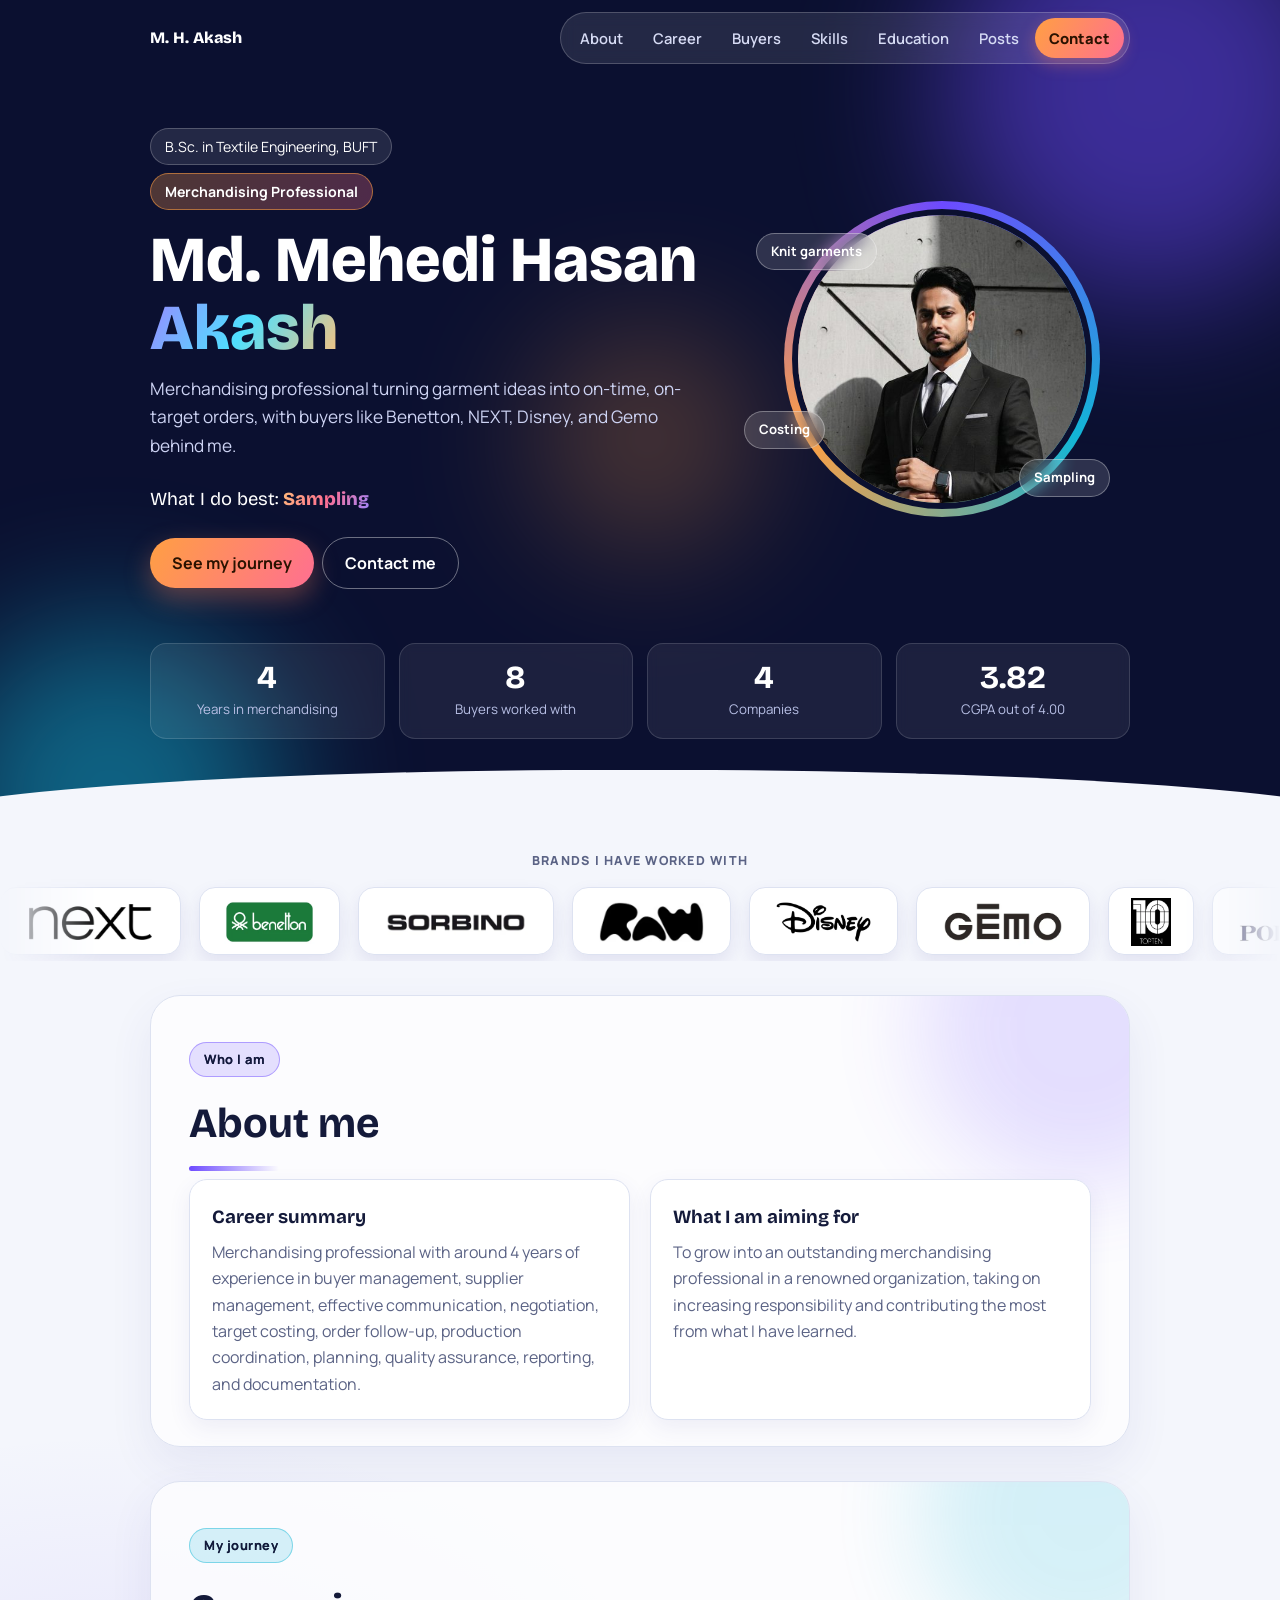
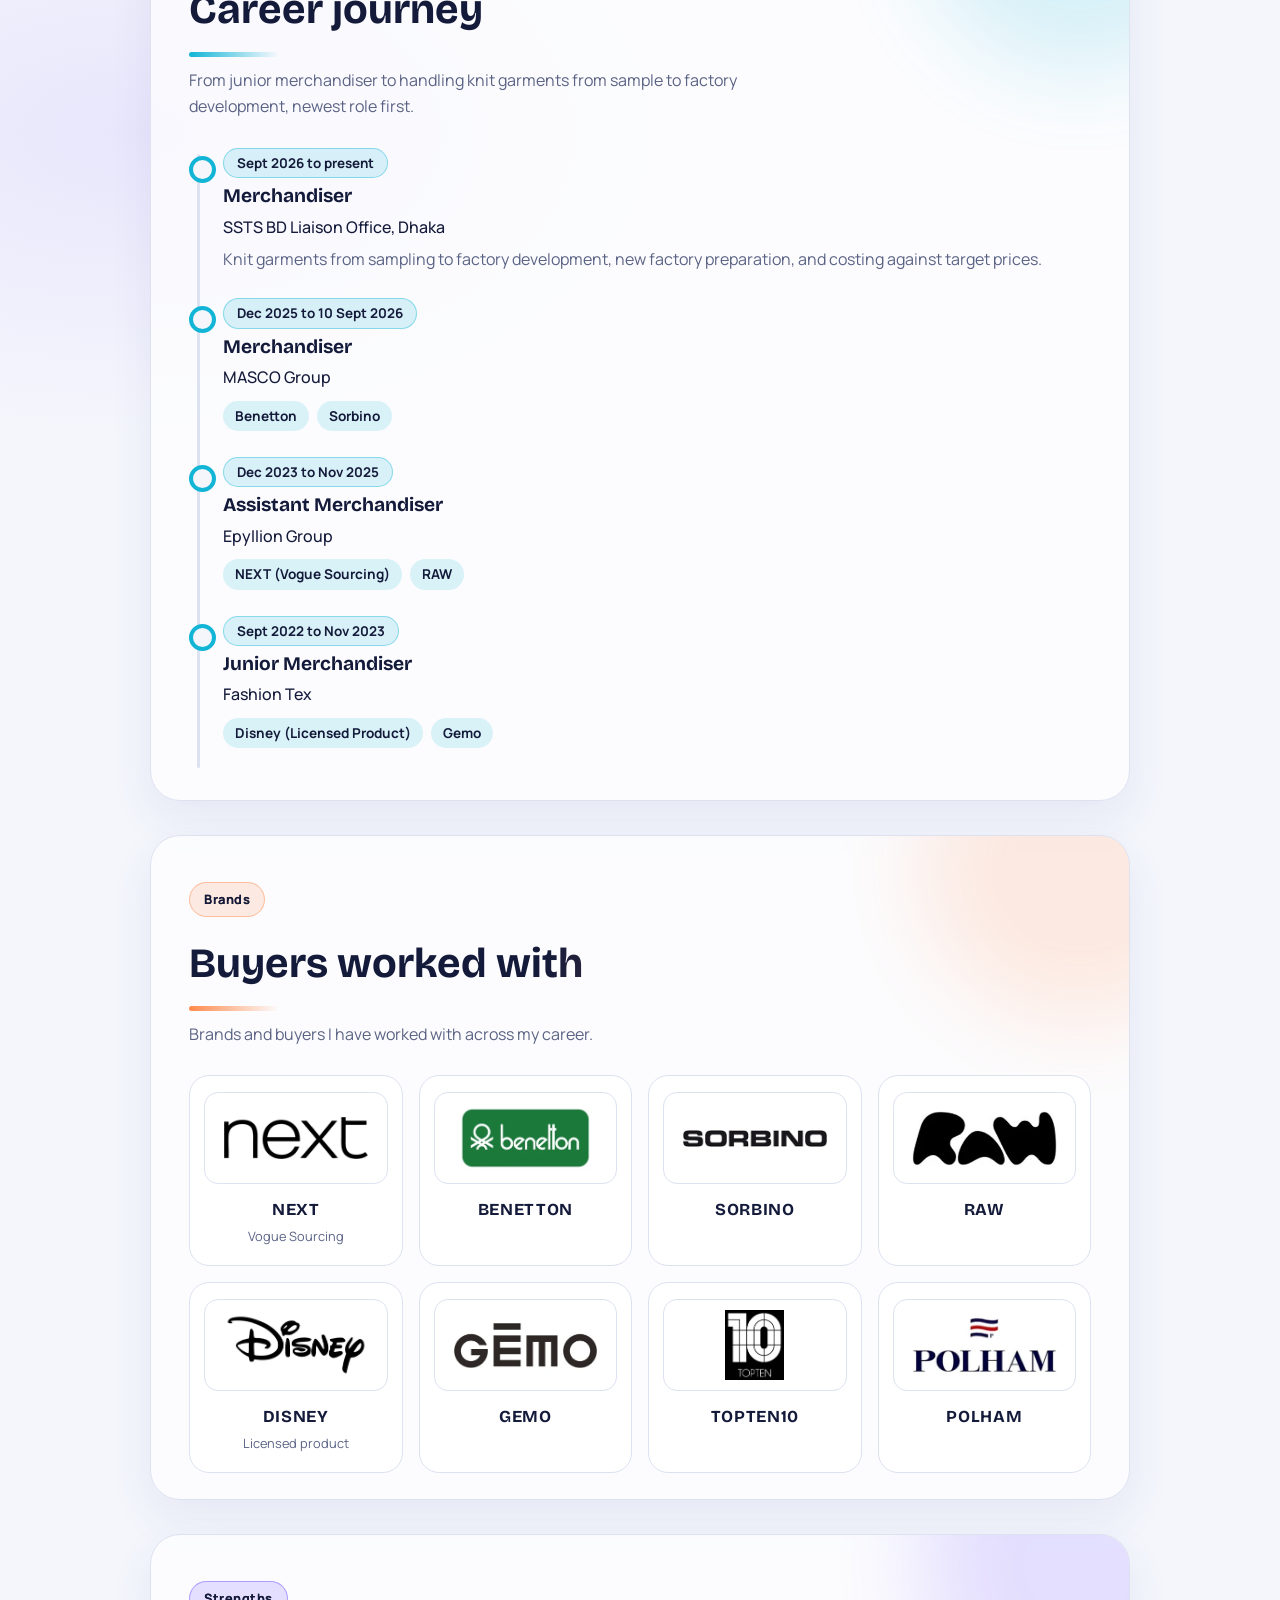
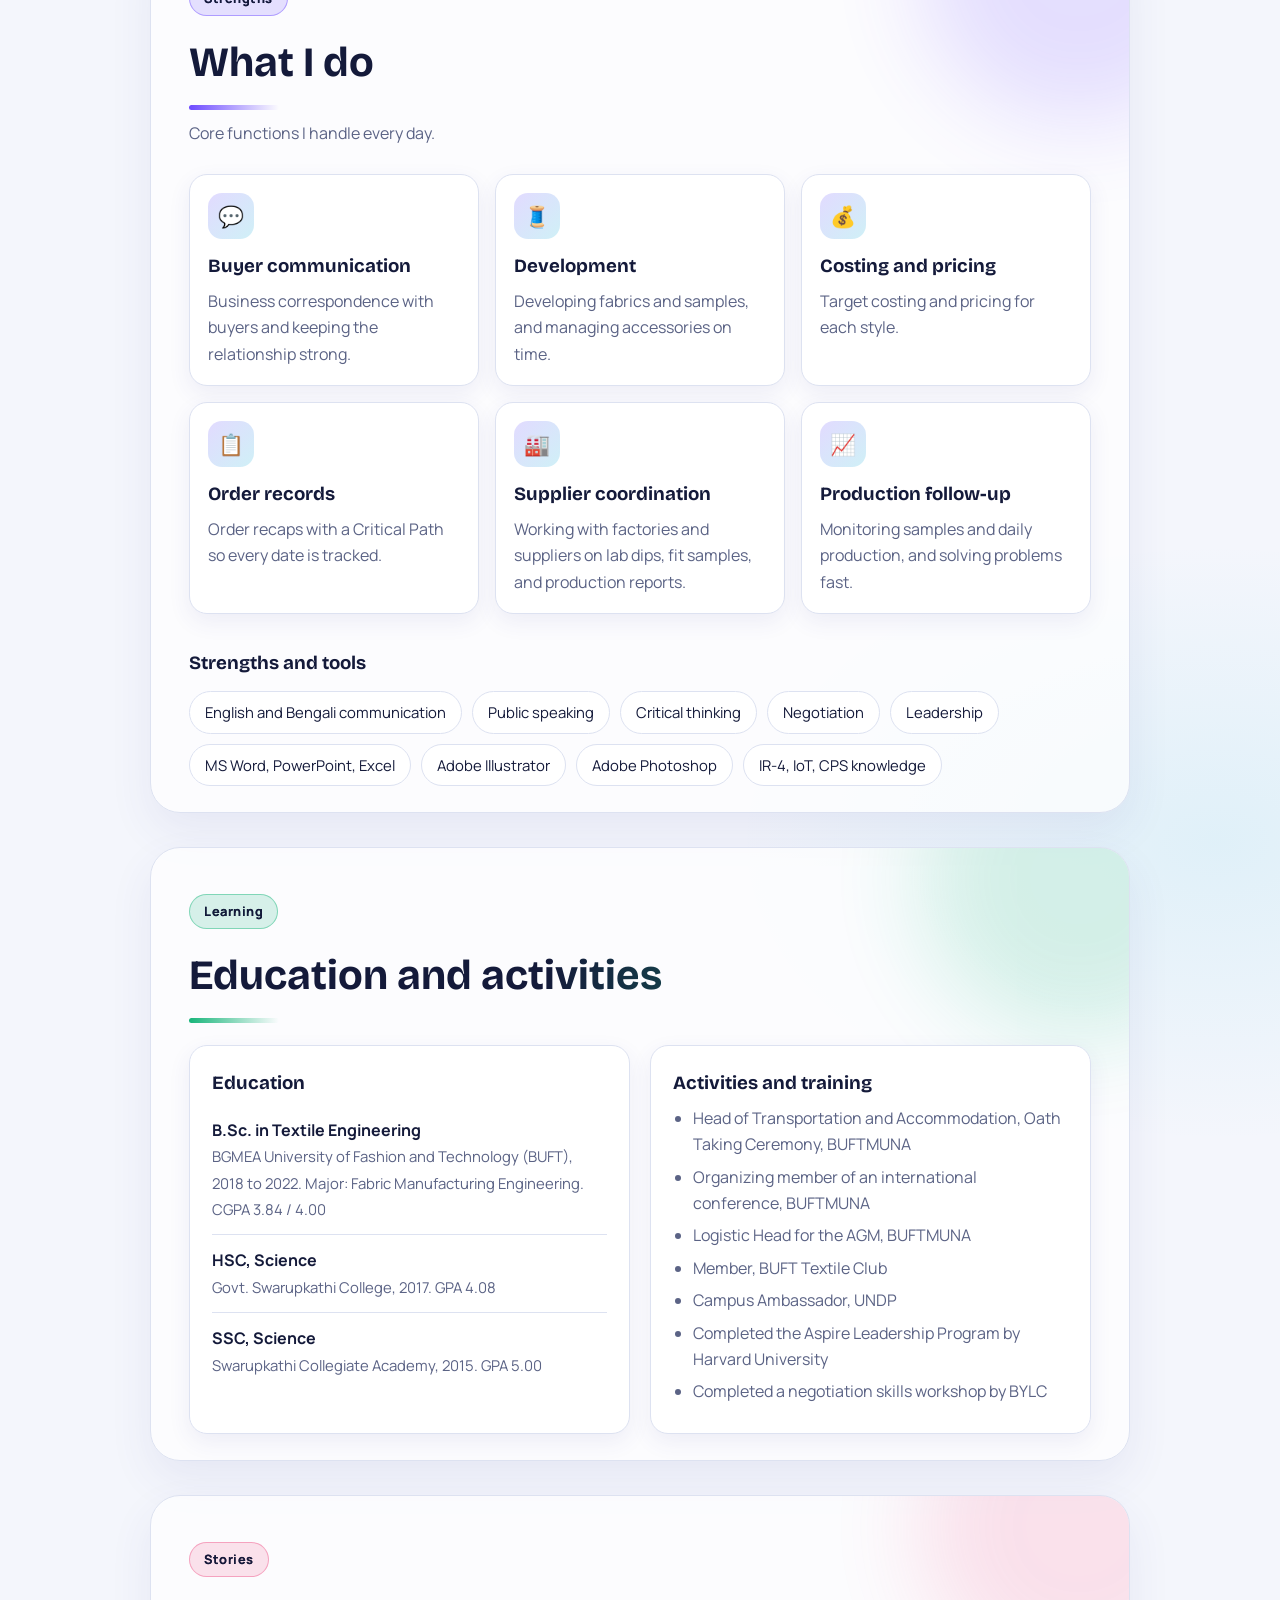
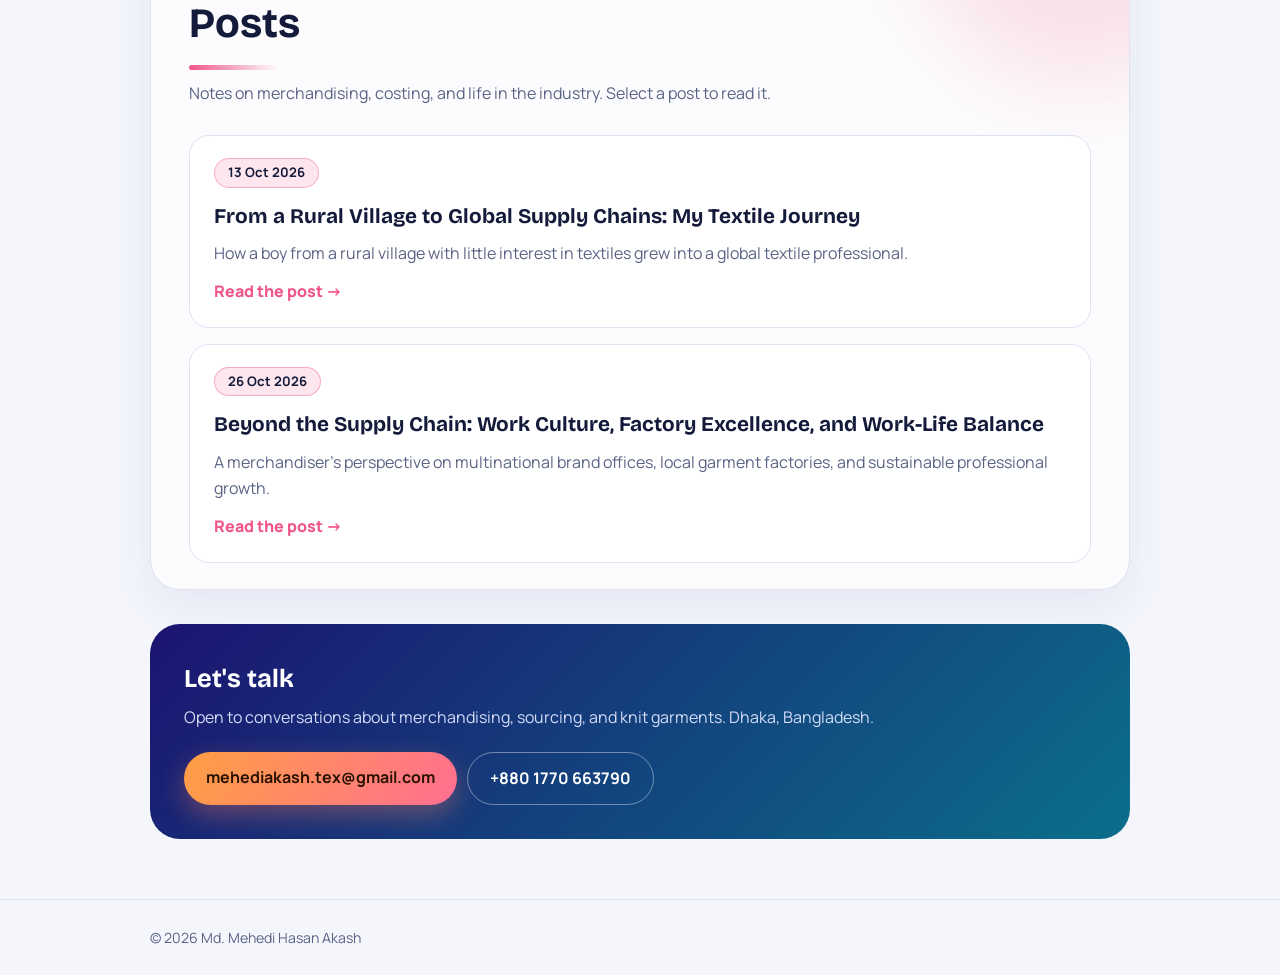
==== commit 7a4e1baf: "Add files via upload" ====
--- a/index.html
+++ b/index.html
@@ -95,7 +95,7 @@
 <li>Completed a negotiation skills workshop by BYLC</li></ul></div>
 </div></section>
 
-<section id="posts"><h2 class="rv">Posts</h2><p class="lead rv">Notes on merchandising, costing, and life in the industry. Select a post to read it.</p><div class="plist"><a class="pcard rv" href="rural-village-to-global-supply-chains.html"><span class="meta">13 Oct 2026</span><h3>From a Rural Village to Global Supply Chains: My Textile Journey</h3><p>How a boy from a rural village with little interest in textiles grew into a global textile professional.</p><span class="more">Read the post &rarr;</span></a></div></section>
+<section id="posts"><h2 class="rv">Posts</h2><p class="lead rv">Notes on merchandising, costing, and life in the industry. Select a post to read it.</p><div class="plist"><a class="pcard rv" href="rural-village-to-global-supply-chains.html"><span class="meta">13 Oct 2026</span><h3>From a Rural Village to Global Supply Chains: My Textile Journey</h3><p>How a boy from a rural village with little interest in textiles grew into a global textile professional.</p><span class="more">Read the post &rarr;</span></a><a class="pcard rv" href="beyond-the-supply-chain.html"><span class="meta">26 Oct 2026</span><h3>Beyond the Supply Chain: Work Culture, Factory Excellence, and Work-Life Balance</h3><p>A merchandiser's perspective on multinational brand offices, local garment factories, and sustainable professional growth.</p><span class="more">Read the post &rarr;</span></a></div></section>
 
 <section id="contact"><div class="contact rv"><div><h3>Let's talk</h3><p>Open to conversations about merchandising, sourcing, and knit garments. Dhaka, Bangladesh.</p></div>
 <div style="display:flex;flex-wrap:wrap;gap:10px"><a class="btn b-main" href="mailto:mehediakash.tex@gmail.com">mehediakash.tex@gmail.com</a><a class="btn b-alt" style="margin-left:0" href="tel:+8801770663790">+880 1770 663790</a></div></div></section>
